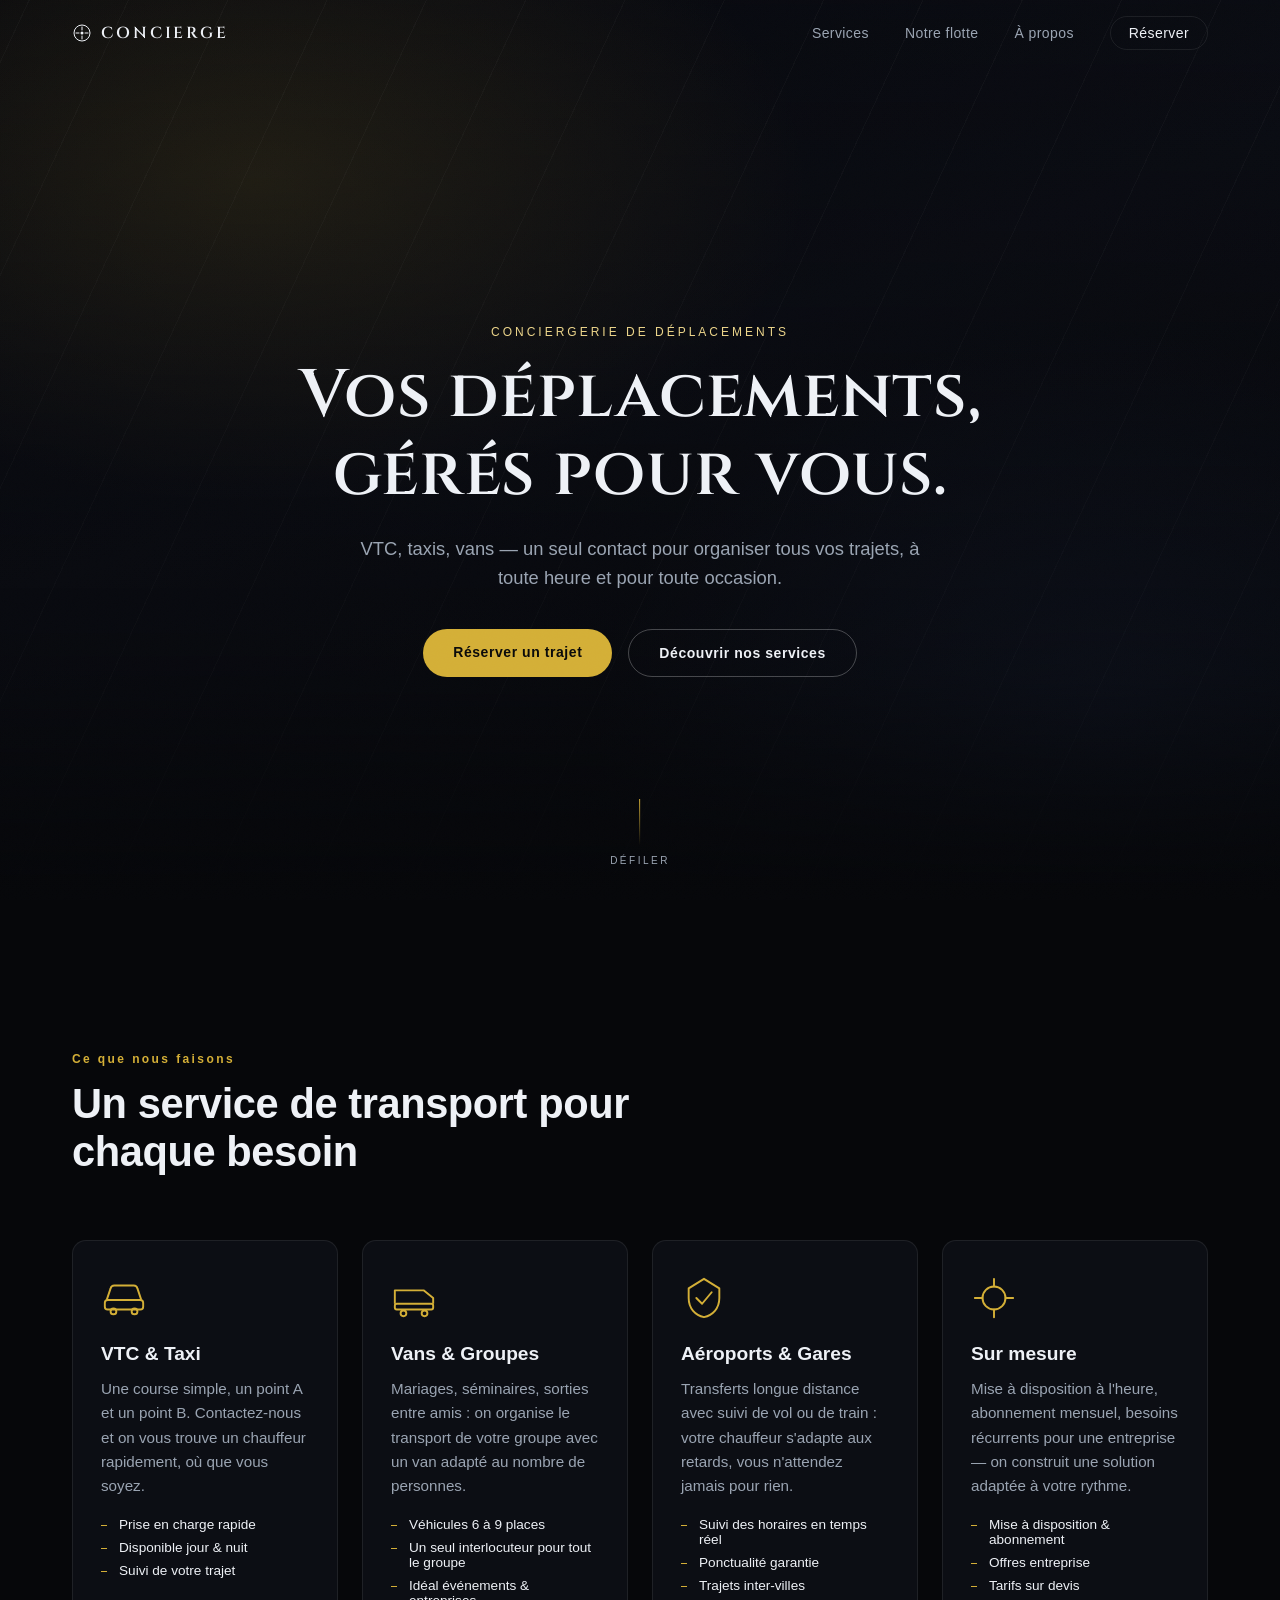
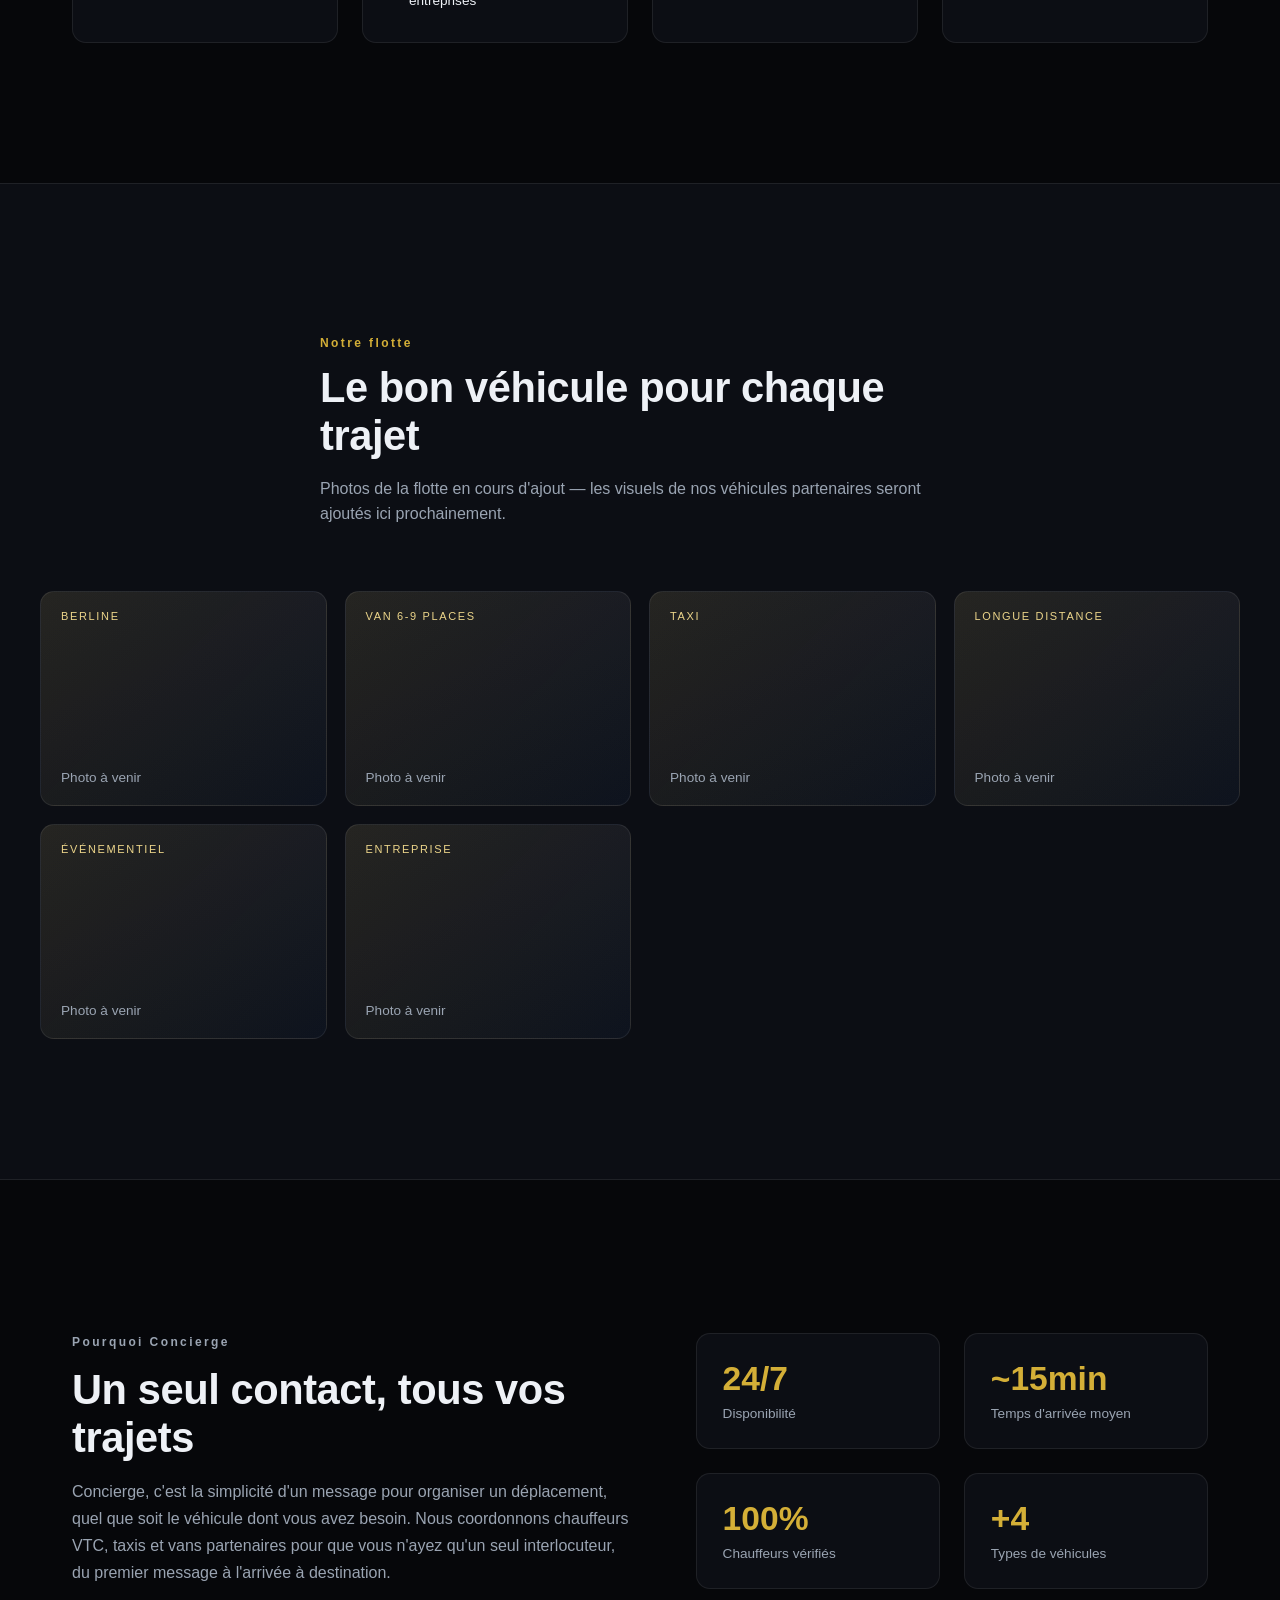
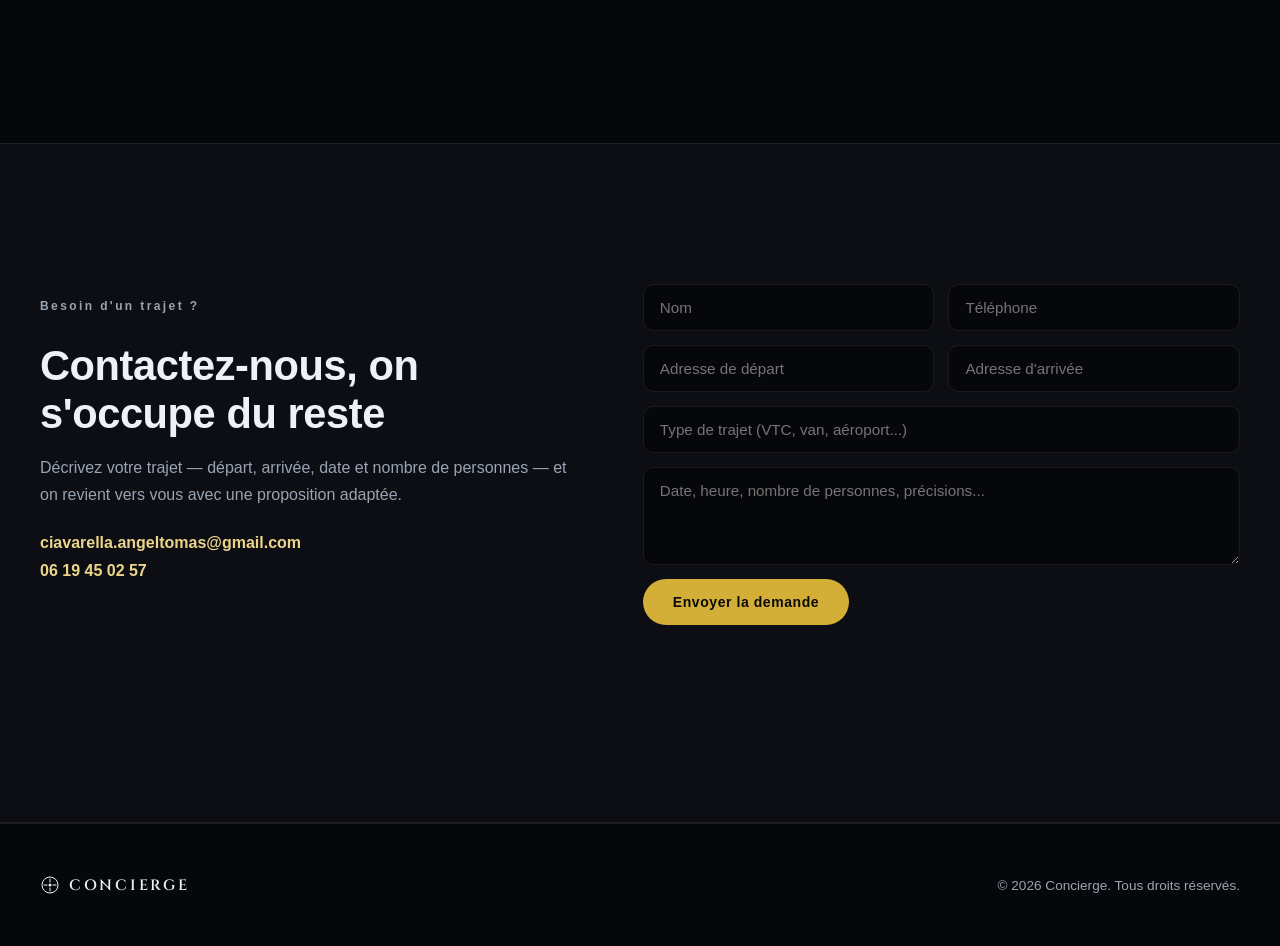
==== transport-concierge/index.html @ 0f6c292e "Add Concierge, a separate transport concierge site based on Helios New static site in transport-conc" ====
<!DOCTYPE html>
<html lang="fr">
<head>
<meta charset="UTF-8">
<meta name="viewport" content="width=device-width, initial-scale=1.0">
<title>Concierge — Gestion de vos déplacements</title>
<meta name="description" content="Concierge : un seul contact pour organiser tous vos trajets — VTC, taxis, vans, transferts aéroport et longue distance.">
<link rel="icon" href="data:,">
<link rel="preconnect" href="https://fonts.googleapis.com">
<link rel="preconnect" href="https://fonts.gstatic.com" crossorigin>
<link href="https://fonts.googleapis.com/css2?family=Cinzel:wght@500;600;700&display=swap" rel="stylesheet">
<link rel="stylesheet" href="css/style.css">
</head>
<body>

<div class="grain"></div>

<nav id="navbar">
  <div class="nav-inner">
    <a href="#home" class="logo">
      <svg class="logo-mark" viewBox="0 0 40 40" fill="none"><circle cx="20" cy="20" r="16" stroke="currentColor" stroke-width="2"/><circle cx="20" cy="20" r="3" fill="currentColor"/><g stroke="currentColor" stroke-width="2" stroke-linecap="round"><path d="M20 8v6M20 26v6M8 20h6M26 20h6"/></g></svg>
      CONCIERGE
    </a>
    <button id="nav-toggle" aria-label="Ouvrir le menu">
      <span></span><span></span><span></span>
    </button>
    <ul id="nav-links">
      <li><a href="#services">Services</a></li>
      <li><a href="#flotte">Notre flotte</a></li>
      <li><a href="#about">À propos</a></li>
      <li><a href="#contact" class="nav-cta">Réserver</a></li>
    </ul>
  </div>
</nav>

<header id="home" class="hero">
  <div class="hero-bg" id="hero-bg"></div>
  <div class="hero-overlay"></div>
  <div class="hero-content">
    <p class="hero-kicker reveal">CONCIERGERIE DE DÉPLACEMENTS</p>
    <h1 class="reveal">Vos déplacements,<br>gérés pour vous.</h1>
    <p class="hero-sub reveal">VTC, taxis, vans — un seul contact pour organiser tous vos trajets,
      à toute heure et pour toute occasion.</p>
    <div class="hero-actions reveal">
      <a href="#contact" class="btn btn-primary">Réserver un trajet</a>
      <a href="#services" class="btn btn-ghost">Découvrir nos services</a>
    </div>
  </div>
  <a href="#services" class="scroll-cue" aria-label="Défiler">
    <span class="scroll-line"></span>
    <span class="scroll-text">DÉFILER</span>
  </a>
</header>

<main>

  <section id="services" class="section">
    <div class="section-head reveal">
      <p class="eyebrow">Ce que nous faisons</p>
      <h2>Un service de transport pour chaque besoin</h2>
    </div>

    <div class="services-grid">

      <article class="service-card reveal">
        <div class="service-icon">
          <svg viewBox="0 0 48 48" fill="none"><path d="M6 26l4-12a4 4 0 0 1 4-3h20a4 4 0 0 1 4 3l4 12" stroke="currentColor" stroke-width="2" stroke-linejoin="round"/><rect x="4" y="26" width="40" height="10" rx="3" stroke="currentColor" stroke-width="2"/><circle cx="13" cy="38" r="3" stroke="currentColor" stroke-width="2"/><circle cx="35" cy="38" r="3" stroke="currentColor" stroke-width="2"/></svg>
        </div>
        <h3>VTC &amp; Taxi</h3>
        <p>Une course simple, un point A et un point B. Contactez-nous et on vous trouve un
          chauffeur rapidement, où que vous soyez.</p>
        <ul class="service-list">
          <li>Prise en charge rapide</li>
          <li>Disponible jour &amp; nuit</li>
          <li>Suivi de votre trajet</li>
        </ul>
      </article>

      <article class="service-card reveal">
        <div class="service-icon">
          <svg viewBox="0 0 48 48" fill="none"><path d="M4 30V16h30l10 8v6" stroke="currentColor" stroke-width="2" stroke-linejoin="round"/><rect x="4" y="30" width="40" height="6" rx="2" stroke="currentColor" stroke-width="2"/><circle cx="13" cy="40" r="3" stroke="currentColor" stroke-width="2"/><circle cx="35" cy="40" r="3" stroke="currentColor" stroke-width="2"/></svg>
        </div>
        <h3>Vans &amp; Groupes</h3>
        <p>Mariages, séminaires, sorties entre amis : on organise le transport de votre groupe
          avec un van adapté au nombre de personnes.</p>
        <ul class="service-list">
          <li>Véhicules 6 à 9 places</li>
          <li>Un seul interlocuteur pour tout le groupe</li>
          <li>Idéal événements &amp; entreprises</li>
        </ul>
      </article>

      <article class="service-card reveal">
        <div class="service-icon">
          <svg viewBox="0 0 48 48" fill="none"><path d="M24 4l16 10v10c0 11-7 18-16 20-9-2-16-9-16-20V14z" stroke="currentColor" stroke-width="2" stroke-linejoin="round"/><path d="M16 24l6 6 10-12" stroke="currentColor" stroke-width="2" stroke-linecap="round" stroke-linejoin="round"/></svg>
        </div>
        <h3>Aéroports &amp; Gares</h3>
        <p>Transferts longue distance avec suivi de vol ou de train : votre chauffeur s'adapte
          aux retards, vous n'attendez jamais pour rien.</p>
        <ul class="service-list">
          <li>Suivi des horaires en temps réel</li>
          <li>Ponctualité garantie</li>
          <li>Trajets inter-villes</li>
        </ul>
      </article>

      <article class="service-card reveal">
        <div class="service-icon">
          <svg viewBox="0 0 48 48" fill="none"><path d="M24 4v8M24 36v8M4 24h8M36 24h8" stroke="currentColor" stroke-width="2" stroke-linecap="round"/><circle cx="24" cy="24" r="12" stroke="currentColor" stroke-width="2"/></svg>
        </div>
        <h3>Sur mesure</h3>
        <p>Mise à disposition à l'heure, abonnement mensuel, besoins récurrents pour une
          entreprise — on construit une solution adaptée à votre rythme.</p>
        <ul class="service-list">
          <li>Mise à disposition &amp; abonnement</li>
          <li>Offres entreprise</li>
          <li>Tarifs sur devis</li>
        </ul>
      </article>

    </div>
  </section>

  <section id="flotte" class="section section-dark">
    <div class="section-head reveal">
      <p class="eyebrow">Notre flotte</p>
      <h2>Le bon véhicule pour chaque trajet</h2>
      <p class="section-sub">Photos de la flotte en cours d'ajout — les visuels de nos
        véhicules partenaires seront ajoutés ici prochainement.</p>
    </div>

    <div class="gallery">
      <button class="gallery-item reveal" data-index="0"><span class="gallery-tag">Berline</span><span class="gallery-placeholder">Photo à venir</span></button>
      <button class="gallery-item reveal" data-index="1"><span class="gallery-tag">Van 6-9 places</span><span class="gallery-placeholder">Photo à venir</span></button>
      <button class="gallery-item reveal" data-index="2"><span class="gallery-tag">Taxi</span><span class="gallery-placeholder">Photo à venir</span></button>
      <button class="gallery-item reveal" data-index="3"><span class="gallery-tag">Longue distance</span><span class="gallery-placeholder">Photo à venir</span></button>
      <button class="gallery-item reveal" data-index="4"><span class="gallery-tag">Événementiel</span><span class="gallery-placeholder">Photo à venir</span></button>
      <button class="gallery-item reveal" data-index="5"><span class="gallery-tag">Entreprise</span><span class="gallery-placeholder">Photo à venir</span></button>
    </div>
  </section>

  <section id="about" class="section">
    <div class="about-grid">
      <div class="about-text reveal">
        <p class="eyebrow">Pourquoi Concierge</p>
        <h2>Un seul contact, tous vos trajets</h2>
        <p>Concierge, c'est la simplicité d'un message pour organiser un déplacement, quel que
          soit le véhicule dont vous avez besoin. Nous coordonnons chauffeurs VTC, taxis et vans
          partenaires pour que vous n'ayez qu'un seul interlocuteur, du premier message à
          l'arrivée à destination.</p>
      </div>
      <div class="stats reveal">
        <div class="stat">
          <span class="stat-num">24/7</span>
          <span class="stat-label">Disponibilité</span>
        </div>
        <div class="stat">
          <span class="stat-num">~15min</span>
          <span class="stat-label">Temps d'arrivée moyen</span>
        </div>
        <div class="stat">
          <span class="stat-num">100%</span>
          <span class="stat-label">Chauffeurs vérifiés</span>
        </div>
        <div class="stat">
          <span class="stat-num">+4</span>
          <span class="stat-label">Types de véhicules</span>
        </div>
      </div>
    </div>
  </section>

  <section id="contact" class="section section-dark">
    <div class="contact-grid">
      <div class="contact-text reveal">
        <p class="eyebrow">Besoin d'un trajet ?</p>
        <h2>Contactez-nous, on s'occupe du reste</h2>
        <p>Décrivez votre trajet — départ, arrivée, date et nombre de personnes — et on revient
          vers vous avec une proposition adaptée.</p>
        <div class="contact-info">
          <a href="mailto:ciavarella.angeltomas@gmail.com">ciavarella.angeltomas@gmail.com</a>
          <a href="tel:+33619450257">06 19 45 02 57</a>
        </div>
      </div>
      <form class="contact-form reveal" id="contact-form">
        <div class="form-row">
          <input type="text" name="name" placeholder="Nom" required>
          <input type="tel" name="phone" placeholder="Téléphone" required>
        </div>
        <div class="form-row">
          <input type="text" name="from" placeholder="Adresse de départ">
          <input type="text" name="to" placeholder="Adresse d'arrivée">
        </div>
        <input type="text" name="subject" placeholder="Type de trajet (VTC, van, aéroport...)">
        <textarea name="message" rows="4" placeholder="Date, heure, nombre de personnes, précisions..." required></textarea>
        <button type="submit" class="btn btn-primary">Envoyer la demande</button>
        <p class="form-note" id="form-note"></p>
      </form>
    </div>
  </section>

</main>

<footer class="footer">
  <div class="footer-inner">
    <span class="logo">
      <svg class="logo-mark" viewBox="0 0 40 40" fill="none"><circle cx="20" cy="20" r="16" stroke="currentColor" stroke-width="2"/><circle cx="20" cy="20" r="3" fill="currentColor"/><g stroke="currentColor" stroke-width="2" stroke-linecap="round"><path d="M20 8v6M20 26v6M8 20h6M26 20h6"/></g></svg>
      CONCIERGE
    </span>
    <p>&copy; <span id="year"></span> Concierge. Tous droits réservés.</p>
  </div>
</footer>

<div class="lightbox" id="lightbox">
  <button class="lightbox-close" id="lightbox-close" aria-label="Fermer">&times;</button>
  <div class="lightbox-content">
    <span class="gallery-placeholder">Photo à venir</span>
  </div>
</div>

<script src="js/main.js"></script>
</body>
</html>
---- transport-concierge/css/style.css ----
:root {
  --bg: #06070a;
  --bg-alt: #0c0e14;
  --text: #eef1f6;
  --muted: #9aa4b2;
  --accent: #d4af37;
  --accent-soft: #ecd58a;
  --line: rgba(255,255,255,0.08);
  --radius: 14px;
  --ease: cubic-bezier(.16,.84,.44,1);
}

* { box-sizing: border-box; }
html { scroll-behavior: smooth; }

body {
  margin: 0;
  background: var(--bg);
  color: var(--text);
  font-family: "Helvetica Neue", Arial, sans-serif;
  overflow-x: hidden;
}

a { color: inherit; text-decoration: none; }
ul { list-style: none; margin: 0; padding: 0; }

.grain {
  position: fixed;
  inset: 0;
  pointer-events: none;
  z-index: 999;
  opacity: 0.035;
  mix-blend-mode: overlay;
  background-image: url("data:image/svg+xml,%3Csvg xmlns='http://www.w3.org/2000/svg' width='120' height='120'%3E%3Cfilter id='n'%3E%3CfeTurbulence type='fractalNoise' baseFrequency='0.9' numOctaves='2' stitchTiles='stitch'/%3E%3C/filter%3E%3Crect width='100%25' height='100%25' filter='url(%23n)'/%3E%3C/svg%3E");
}

/* ---------- Nav ---------- */
#navbar {
  position: fixed;
  top: 0; left: 0; right: 0;
  z-index: 100;
  padding: 22px 0;
  transition: background .4s var(--ease), padding .4s var(--ease), border-color .4s var(--ease);
  border-bottom: 1px solid transparent;
}
#navbar.scrolled {
  background: rgba(6,7,10,0.85);
  backdrop-filter: blur(10px);
  padding: 14px 0;
  border-color: var(--line);
}
.nav-inner {
  max-width: 1200px;
  margin: 0 auto;
  padding: 0 32px;
  display: flex;
  align-items: center;
  justify-content: space-between;
}
.logo {
  display: inline-flex;
  align-items: center;
  gap: 9px;
  font-family: "Cinzel", serif;
  font-weight: 600;
  letter-spacing: 0.18em;
  font-size: 16px;
  color: var(--text);
}
.logo-mark {
  width: 20px;
  height: 20px;
  color: var(--text);
  flex-shrink: 0;
}
.footer .logo { font-size: 15px; }

#nav-links {
  display: flex;
  gap: 36px;
  align-items: center;
}
#nav-links a {
  font-size: 14px;
  letter-spacing: 0.03em;
  color: var(--muted);
  transition: color .25s;
}
#nav-links a:hover { color: var(--text); }
.nav-cta {
  border: 1px solid var(--line);
  padding: 8px 18px;
  border-radius: 999px;
  color: var(--text) !important;
}
.nav-cta:hover { border-color: var(--accent); }

#nav-toggle {
  display: none;
  flex-direction: column;
  gap: 5px;
  background: none;
  border: none;
  cursor: pointer;
  padding: 6px;
}
#nav-toggle span {
  width: 22px; height: 2px; background: var(--text);
}

/* ---------- Hero ---------- */
.hero {
  position: relative;
  min-height: 100svh;
  display: flex;
  align-items: center;
  justify-content: center;
  text-align: center;
  overflow: hidden;
}
.hero-bg {
  position: absolute;
  inset: -10% -10% -10% -10%;
  background:
    radial-gradient(60% 50% at 25% 25%, rgba(212,175,55,0.16), transparent 60%),
    radial-gradient(55% 60% at 80% 75%, rgba(60,90,160,0.16), transparent 60%),
    linear-gradient(160deg, #07080d 0%, #0c0e16 45%, #06070a 100%);
  will-change: transform;
}
.hero-bg::before {
  content: "";
  position: absolute; inset: 0;
  background-image:
    repeating-linear-gradient(115deg, rgba(255,255,255,0.035) 0 1px, transparent 1px 90px);
  animation: drift 22s linear infinite;
}
@keyframes drift {
  from { transform: translateX(0); }
  to { transform: translateX(-180px); }
}
.hero-overlay {
  position: absolute; inset: 0;
  background: linear-gradient(180deg, rgba(6,7,10,0.2) 0%, rgba(6,7,10,0.55) 75%, var(--bg) 100%);
}
.hero-content {
  position: relative;
  z-index: 2;
  max-width: 780px;
  padding: 90px 24px 0;
}
.hero-kicker {
  font-size: 12px;
  letter-spacing: 0.25em;
  color: var(--accent-soft);
  margin-bottom: 18px;
}
.hero h1 {
  font-family: "Cinzel", serif;
  font-size: clamp(2.2rem, 5.6vw, 4.2rem);
  line-height: 1.15;
  margin: 0 0 22px;
  font-weight: 600;
  letter-spacing: 0.01em;
}
.hero-sub {
  font-size: clamp(1rem, 1.6vw, 1.15rem);
  color: var(--muted);
  max-width: 560px;
  margin: 0 auto 36px;
  line-height: 1.6;
}
.hero-actions {
  display: flex;
  gap: 16px;
  justify-content: center;
  flex-wrap: wrap;
}

.btn {
  display: inline-block;
  padding: 15px 30px;
  border-radius: 999px;
  font-size: 14px;
  letter-spacing: 0.04em;
  font-weight: 600;
  transition: transform .3s var(--ease), background .3s, border-color .3s, opacity .3s;
}
.btn-primary {
  background: var(--accent);
  color: #0a0a0a;
}
.btn-primary:hover { transform: translateY(-2px); opacity: 0.92; }
.btn-ghost {
  border: 1px solid rgba(255,255,255,0.25);
  color: var(--text);
}
.btn-ghost:hover { border-color: var(--text); transform: translateY(-2px); }

.scroll-cue {
  position: absolute;
  bottom: 34px; left: 50%;
  transform: translateX(-50%);
  display: flex; flex-direction: column; align-items: center; gap: 10px;
  z-index: 2;
  color: var(--muted);
}
.scroll-line {
  width: 1px; height: 46px;
  background: linear-gradient(var(--accent), transparent);
  animation: scrollcue 1.8s ease-in-out infinite;
}
.scroll-text { font-size: 10px; letter-spacing: 0.25em; }
@keyframes scrollcue {
  0%,100% { transform: scaleY(1); opacity: .6; }
  50% { transform: scaleY(0.5); opacity: 1; }
}

/* ---------- Sections ---------- */
.section {
  padding: 140px 32px;
  max-width: 1200px;
  margin: 0 auto;
}
.section-dark {
  max-width: none;
  background: var(--bg-alt);
  border-top: 1px solid var(--line);
  border-bottom: 1px solid var(--line);
}
.section-dark > * { max-width: 1200px; margin-left: auto; margin-right: auto; }

.section-head { max-width: 640px; margin-bottom: 64px; }
.eyebrow {
  font-size: 12px;
  letter-spacing: 0.2em;
  color: var(--accent);
  margin-bottom: 14px;
  font-weight: 600;
}
.section-head h2, .about-text h2, .contact-text h2 {
  font-size: clamp(1.8rem, 3.4vw, 2.6rem);
  font-weight: 600;
  margin: 0 0 14px;
  letter-spacing: -0.01em;
}
.section-sub { color: var(--muted); line-height: 1.6; }

/* Services */
.services-grid {
  display: grid;
  grid-template-columns: repeat(auto-fit, minmax(250px, 1fr));
  gap: 24px;
}
.service-card {
  background: var(--bg-alt);
  border: 1px solid var(--line);
  border-radius: var(--radius);
  padding: 34px 28px;
  transition: transform .4s var(--ease), border-color .4s;
}
.service-card:hover {
  transform: translateY(-6px);
  border-color: rgba(212,175,55,0.35);
}
.service-icon {
  width: 46px; height: 46px;
  color: var(--accent);
  margin-bottom: 22px;
}
.service-icon svg { width: 100%; height: 100%; }
.service-card h3 { font-size: 1.2rem; margin: 0 0 12px; font-weight: 600; }
.service-card p { color: var(--muted); line-height: 1.6; font-size: .95rem; margin: 0 0 18px; }
.service-list { display: flex; flex-direction: column; gap: 8px; }
.service-list li {
  font-size: .85rem;
  color: var(--text);
  padding-left: 18px;
  position: relative;
}
.service-list li::before {
  content: "";
  position: absolute; left: 0; top: 8px;
  width: 6px; height: 1px;
  background: var(--accent);
}

/* Gallery */
.gallery {
  display: grid;
  grid-template-columns: repeat(auto-fit, minmax(280px, 1fr));
  gap: 18px;
}
.gallery-item {
  position: relative;
  aspect-ratio: 4 / 3;
  border-radius: var(--radius);
  border: 1px solid var(--line);
  background:
    linear-gradient(135deg, rgba(212,175,55,0.10), rgba(60,90,160,0.08)),
    linear-gradient(160deg, #12151f, #0a0d13);
  cursor: pointer;
  overflow: hidden;
  display: flex;
  align-items: flex-end;
  padding: 20px;
  transition: transform .45s var(--ease), border-color .3s;
  font: inherit;
  color: inherit;
  text-align: left;
}
.gallery-item:hover { transform: scale(1.02); border-color: rgba(212,175,55,0.35); }
.gallery-tag {
  position: absolute; top: 18px; left: 20px;
  font-size: 11px; letter-spacing: 0.15em;
  color: var(--accent-soft);
  text-transform: uppercase;
}
.gallery-placeholder {
  font-size: .85rem;
  color: var(--muted);
}

/* About */
.about-grid {
  display: grid;
  grid-template-columns: 1.1fr 1fr;
  gap: 60px;
  align-items: center;
}
.about-text p { color: var(--muted); line-height: 1.7; }
.stats {
  display: grid;
  grid-template-columns: 1fr 1fr;
  gap: 24px;
}
.stat {
  padding: 26px;
  border: 1px solid var(--line);
  border-radius: var(--radius);
  background: var(--bg-alt);
}
.stat-num {
  display: block;
  font-size: 2.1rem;
  font-weight: 700;
  color: var(--accent);
  margin-bottom: 6px;
}
.stat-label { font-size: .85rem; color: var(--muted); }

/* Contact */
.contact-grid {
  display: grid;
  grid-template-columns: 1fr 1.1fr;
  gap: 60px;
}
.contact-text p { color: var(--muted); line-height: 1.7; margin-bottom: 26px; }
.contact-info { display: flex; flex-direction: column; gap: 10px; }
.contact-info a { color: var(--accent-soft); font-weight: 600; }
.contact-form {
  display: flex;
  flex-direction: column;
  gap: 14px;
}
.form-row { display: flex; gap: 14px; }
.contact-form input, .contact-form textarea {
  width: 100%;
  background: var(--bg);
  border: 1px solid var(--line);
  border-radius: 10px;
  padding: 14px 16px;
  color: var(--text);
  font-family: inherit;
  font-size: .95rem;
  resize: vertical;
}
.contact-form input:focus, .contact-form textarea:focus {
  outline: none;
  border-color: var(--accent);
}
.contact-form button { align-self: flex-start; border: none; cursor: pointer; }
.form-note { font-size: .85rem; color: var(--accent-soft); min-height: 1.2em; }

/* Footer */
.footer { padding: 40px 32px; border-top: 1px solid var(--line); }
.footer-inner {
  max-width: 1200px; margin: 0 auto;
  display: flex; justify-content: space-between; align-items: center;
  flex-wrap: wrap; gap: 12px;
  color: var(--muted);
  font-size: .85rem;
}

/* Lightbox */
.lightbox {
  position: fixed; inset: 0;
  background: rgba(4,5,8,0.92);
  display: none;
  align-items: center;
  justify-content: center;
  z-index: 200;
}
.lightbox.open { display: flex; }
.lightbox-content {
  width: min(900px, 90vw);
  aspect-ratio: 16/9;
  border-radius: var(--radius);
  border: 1px solid var(--line);
  background: linear-gradient(160deg, #12151f, #0a0d13);
  display: flex; align-items: center; justify-content: center;
  color: var(--muted);
}
.lightbox-close {
  position: absolute; top: 28px; right: 32px;
  background: none; border: none; color: var(--text);
  font-size: 32px; cursor: pointer;
}

/* Reveal animations */
.reveal {
  opacity: 0;
  transform: translateY(28px);
  transition: opacity .8s var(--ease), transform .8s var(--ease);
}
.reveal.in-view {
  opacity: 1;
  transform: translateY(0);
}

/* Responsive */
@media (max-width: 860px) {
  .about-grid, .contact-grid { grid-template-columns: 1fr; }
  .stats { grid-template-columns: 1fr 1fr; }
}
@media (max-width: 720px) {
  #nav-toggle { display: flex; }
  #nav-links {
    position: fixed;
    top: 0; right: 0;
    height: 100vh;
    width: min(78vw, 320px);
    background: rgba(9,10,14,0.98);
    backdrop-filter: blur(10px);
    flex-direction: column;
    justify-content: center;
    gap: 30px;
    transform: translateX(100%);
    transition: transform .4s var(--ease);
    border-left: 1px solid var(--line);
  }
  #nav-links.open { transform: translateX(0); }
  .form-row { flex-direction: column; }
  .section { padding: 90px 24px; }
}
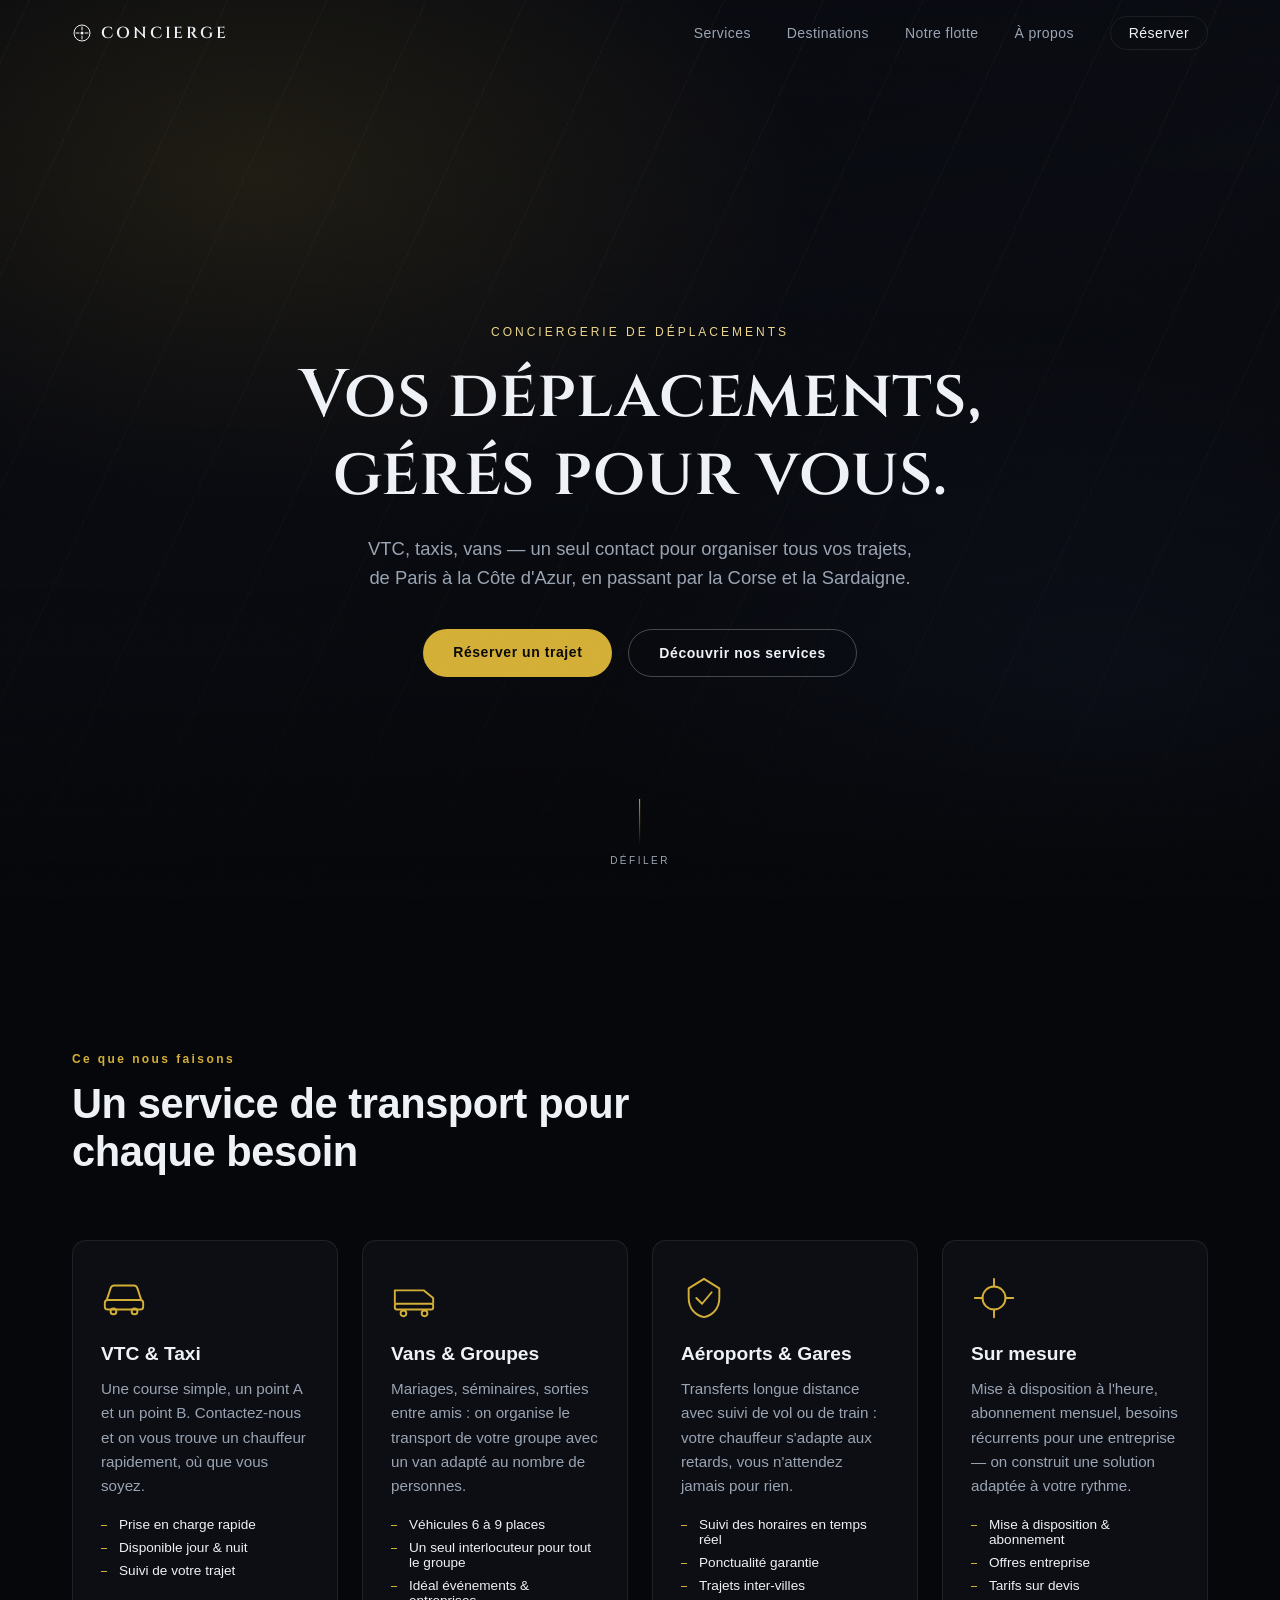
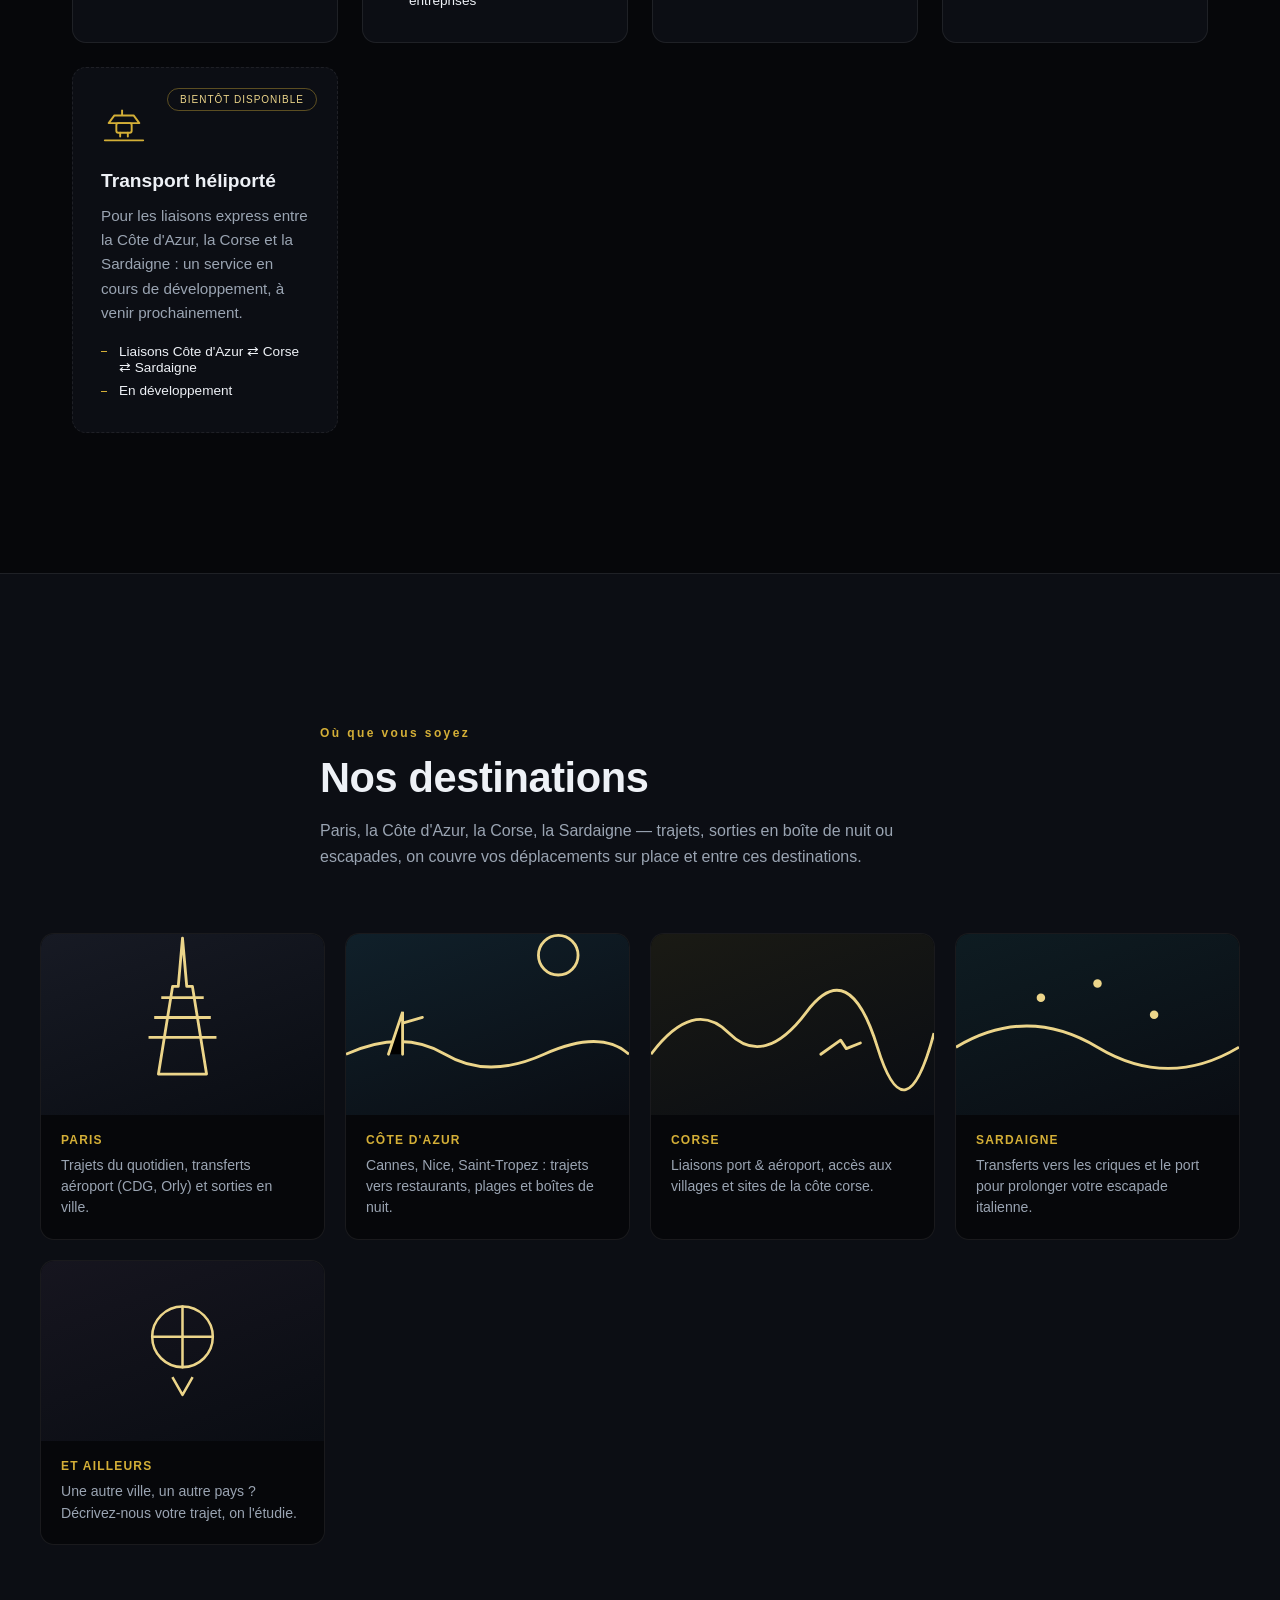
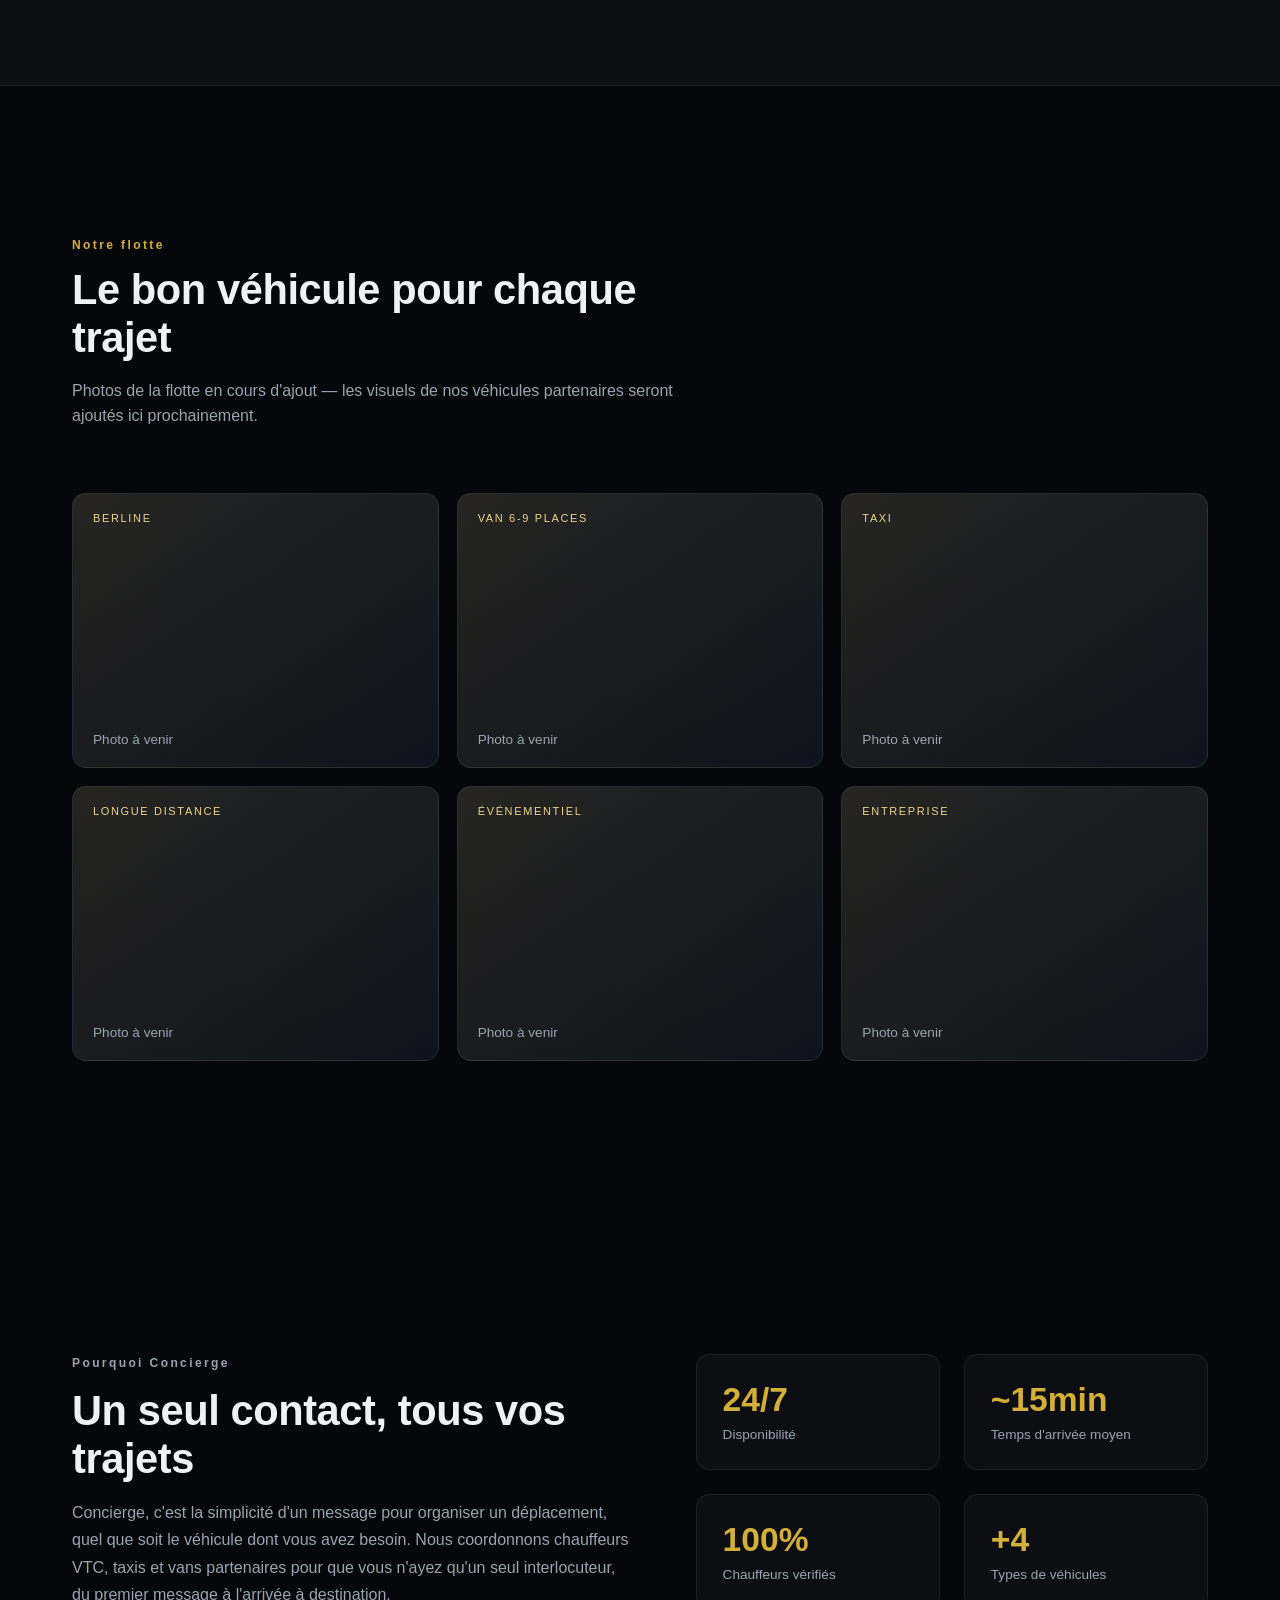
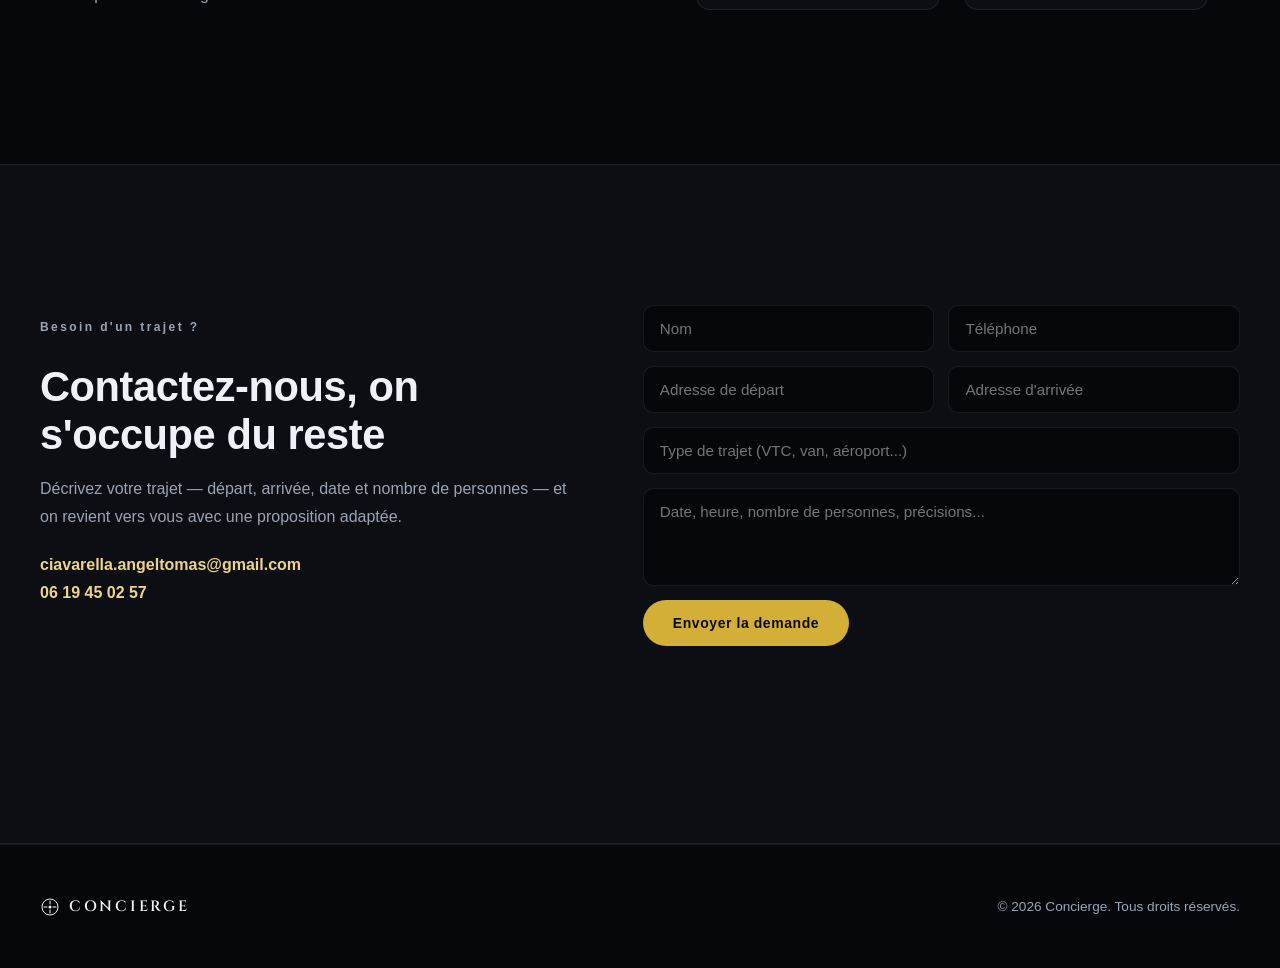
==== commit 11c8e53b: "Add destinations section and upcoming helicopter service Show the geographic scope of the concierge " ====
--- a/transport-concierge/index.html
+++ b/transport-concierge/index.html
@@ -26,6 +26,7 @@
     </button>
     <ul id="nav-links">
       <li><a href="#services">Services</a></li>
+      <li><a href="#destinations">Destinations</a></li>
       <li><a href="#flotte">Notre flotte</a></li>
       <li><a href="#about">À propos</a></li>
       <li><a href="#contact" class="nav-cta">Réserver</a></li>
@@ -40,7 +41,7 @@
     <p class="hero-kicker reveal">CONCIERGERIE DE DÉPLACEMENTS</p>
     <h1 class="reveal">Vos déplacements,<br>gérés pour vous.</h1>
     <p class="hero-sub reveal">VTC, taxis, vans — un seul contact pour organiser tous vos trajets,
-      à toute heure et pour toute occasion.</p>
+      de Paris à la Côte d'Azur, en passant par la Corse et la Sardaigne.</p>
     <div class="hero-actions reveal">
       <a href="#contact" class="btn btn-primary">Réserver un trajet</a>
       <a href="#services" class="btn btn-ghost">Découvrir nos services</a>
@@ -118,10 +119,78 @@
         </ul>
       </article>
 
-    </div>
-  </section>
-
-  <section id="flotte" class="section section-dark">
+      <article class="service-card service-card-soon reveal">
+        <span class="badge-soon">Bientôt disponible</span>
+        <div class="service-icon">
+          <svg viewBox="0 0 48 48" fill="none"><path d="M22 8v6M14 14h20l6 8H8l6-8z" stroke="currentColor" stroke-width="2" stroke-linejoin="round"/><rect x="16" y="22" width="16" height="10" rx="2" stroke="currentColor" stroke-width="2"/><path d="M4 40h40M20 32v4M28 32v4" stroke="currentColor" stroke-width="2" stroke-linecap="round"/></svg>
+        </div>
+        <h3>Transport héliporté</h3>
+        <p>Pour les liaisons express entre la Côte d'Azur, la Corse et la Sardaigne : un
+          service en cours de développement, à venir prochainement.</p>
+        <ul class="service-list">
+          <li>Liaisons Côte d'Azur ⇄ Corse ⇄ Sardaigne</li>
+          <li>En développement</li>
+        </ul>
+      </article>
+
+    </div>
+  </section>
+
+  <section id="destinations" class="section section-dark">
+    <div class="section-head reveal">
+      <p class="eyebrow">Où que vous soyez</p>
+      <h2>Nos destinations</h2>
+      <p class="section-sub">Paris, la Côte d'Azur, la Corse, la Sardaigne — trajets, sorties
+        en boîte de nuit ou escapades, on couvre vos déplacements sur place et entre ces
+        destinations.</p>
+    </div>
+
+    <div class="destinations-grid">
+
+      <article class="destination-card reveal">
+        <div class="destination-visual destination-visual-paris">
+          <svg viewBox="0 0 200 140" preserveAspectRatio="xMidYMax slice"><path d="M100 18l-3 34h-4l-10 62h34l-10-62h-4l-3-34z M85 60h30 M80 74h40 M76 88h48" stroke="currentColor" stroke-width="2" fill="none" stroke-linejoin="round"/></svg>
+        </div>
+        <span class="destination-tag">Paris</span>
+        <p>Trajets du quotidien, transferts aéroport (CDG, Orly) et sorties en ville.</p>
+      </article>
+
+      <article class="destination-card reveal">
+        <div class="destination-visual destination-visual-azur">
+          <svg viewBox="0 0 200 140" preserveAspectRatio="xMidYMax slice"><circle cx="150" cy="30" r="14" stroke="currentColor" stroke-width="2" fill="none"/><path d="M0 100q40-18 70 0t70 0 60 0" stroke="currentColor" stroke-width="2" fill="none"/><path d="M40 100V70l-10 30M40 78l14-4" stroke="currentColor" stroke-width="2" stroke-linecap="round"/></svg>
+        </div>
+        <span class="destination-tag">Côte d'Azur</span>
+        <p>Cannes, Nice, Saint-Tropez : trajets vers restaurants, plages et boîtes de nuit.</p>
+      </article>
+
+      <article class="destination-card reveal">
+        <div class="destination-visual destination-visual-corse">
+          <svg viewBox="0 0 200 140" preserveAspectRatio="xMidYMax slice"><path d="M0 100Q30 60 55 85T110 70t50 25T200 85" stroke="currentColor" stroke-width="2" fill="none"/><path d="M120 100l14-10 4 6 10-4" stroke="currentColor" stroke-width="2" fill="none" stroke-linecap="round" stroke-linejoin="round"/></svg>
+        </div>
+        <span class="destination-tag">Corse</span>
+        <p>Liaisons port &amp; aéroport, accès aux villages et sites de la côte corse.</p>
+      </article>
+
+      <article class="destination-card reveal">
+        <div class="destination-visual destination-visual-sardaigne">
+          <svg viewBox="0 0 200 140" preserveAspectRatio="xMidYMax slice"><path d="M0 95q50-30 100 0t100 0" stroke="currentColor" stroke-width="2" fill="none"/><circle cx="60" cy="60" r="3" fill="currentColor"/><circle cx="140" cy="72" r="3" fill="currentColor"/><circle cx="100" cy="50" r="3" fill="currentColor"/></svg>
+        </div>
+        <span class="destination-tag">Sardaigne</span>
+        <p>Transferts vers les criques et le port pour prolonger votre escapade italienne.</p>
+      </article>
+
+      <article class="destination-card reveal">
+        <div class="destination-visual destination-visual-more">
+          <svg viewBox="0 0 200 140" preserveAspectRatio="xMidYMid meet"><circle cx="100" cy="60" r="24" stroke="currentColor" stroke-width="2" fill="none"/><path d="M100 36v48M76 60h48" stroke="currentColor" stroke-width="2" stroke-linecap="round"/><path d="M92 92l8 14 8-14" stroke="currentColor" stroke-width="2" fill="none" stroke-linejoin="round"/></svg>
+        </div>
+        <span class="destination-tag">Et ailleurs</span>
+        <p>Une autre ville, un autre pays ? Décrivez-nous votre trajet, on l'étudie.</p>
+      </article>
+
+    </div>
+  </section>
+
+  <section id="flotte" class="section">
     <div class="section-head reveal">
       <p class="eyebrow">Notre flotte</p>
       <h2>Le bon véhicule pour chaque trajet</h2>
--- a/transport-concierge/css/style.css
+++ b/transport-concierge/css/style.css
@@ -282,6 +282,70 @@
   position: absolute; left: 0; top: 8px;
   width: 6px; height: 1px;
   background: var(--accent);
+}
+
+/* Service card - coming soon */
+.service-card-soon {
+  position: relative;
+  border-style: dashed;
+  opacity: 0.9;
+}
+.badge-soon {
+  position: absolute;
+  top: 20px; right: 20px;
+  font-size: 10px;
+  letter-spacing: 0.1em;
+  text-transform: uppercase;
+  color: var(--accent-soft);
+  border: 1px solid rgba(212,175,55,0.4);
+  border-radius: 999px;
+  padding: 5px 12px;
+}
+
+/* Destinations */
+.destinations-grid {
+  display: grid;
+  grid-template-columns: repeat(auto-fit, minmax(230px, 1fr));
+  gap: 20px;
+}
+.destination-card {
+  background: var(--bg);
+  border: 1px solid var(--line);
+  border-radius: var(--radius);
+  overflow: hidden;
+  transition: transform .4s var(--ease), border-color .4s;
+}
+.destination-card:hover {
+  transform: translateY(-6px);
+  border-color: rgba(212,175,55,0.35);
+}
+.destination-visual {
+  aspect-ratio: 16 / 10;
+  color: var(--accent-soft);
+  background:
+    linear-gradient(160deg, #12151f, #0a0d13);
+}
+.destination-visual svg { width: 100%; height: 100%; }
+.destination-visual-paris { background: linear-gradient(160deg, #171a24, #0a0d13); }
+.destination-visual-azur { background: linear-gradient(160deg, #10202a, #0a0d13); }
+.destination-visual-corse { background: linear-gradient(160deg, #1a1a14, #0a0d13); }
+.destination-visual-sardaigne { background: linear-gradient(160deg, #0e1c22, #0a0d13); }
+.destination-visual-more { background: linear-gradient(160deg, #16151f, #0a0d13); }
+.destination-tag {
+  display: block;
+  font-size: 12px;
+  letter-spacing: 0.1em;
+  text-transform: uppercase;
+  color: var(--accent);
+  font-weight: 600;
+  padding: 18px 20px 0;
+}
+.destination-card p {
+  color: var(--muted);
+  font-size: .88rem;
+  line-height: 1.5;
+  padding: 8px 20px 20px;
+  margin: 0;
 }
 
 /* Gallery */
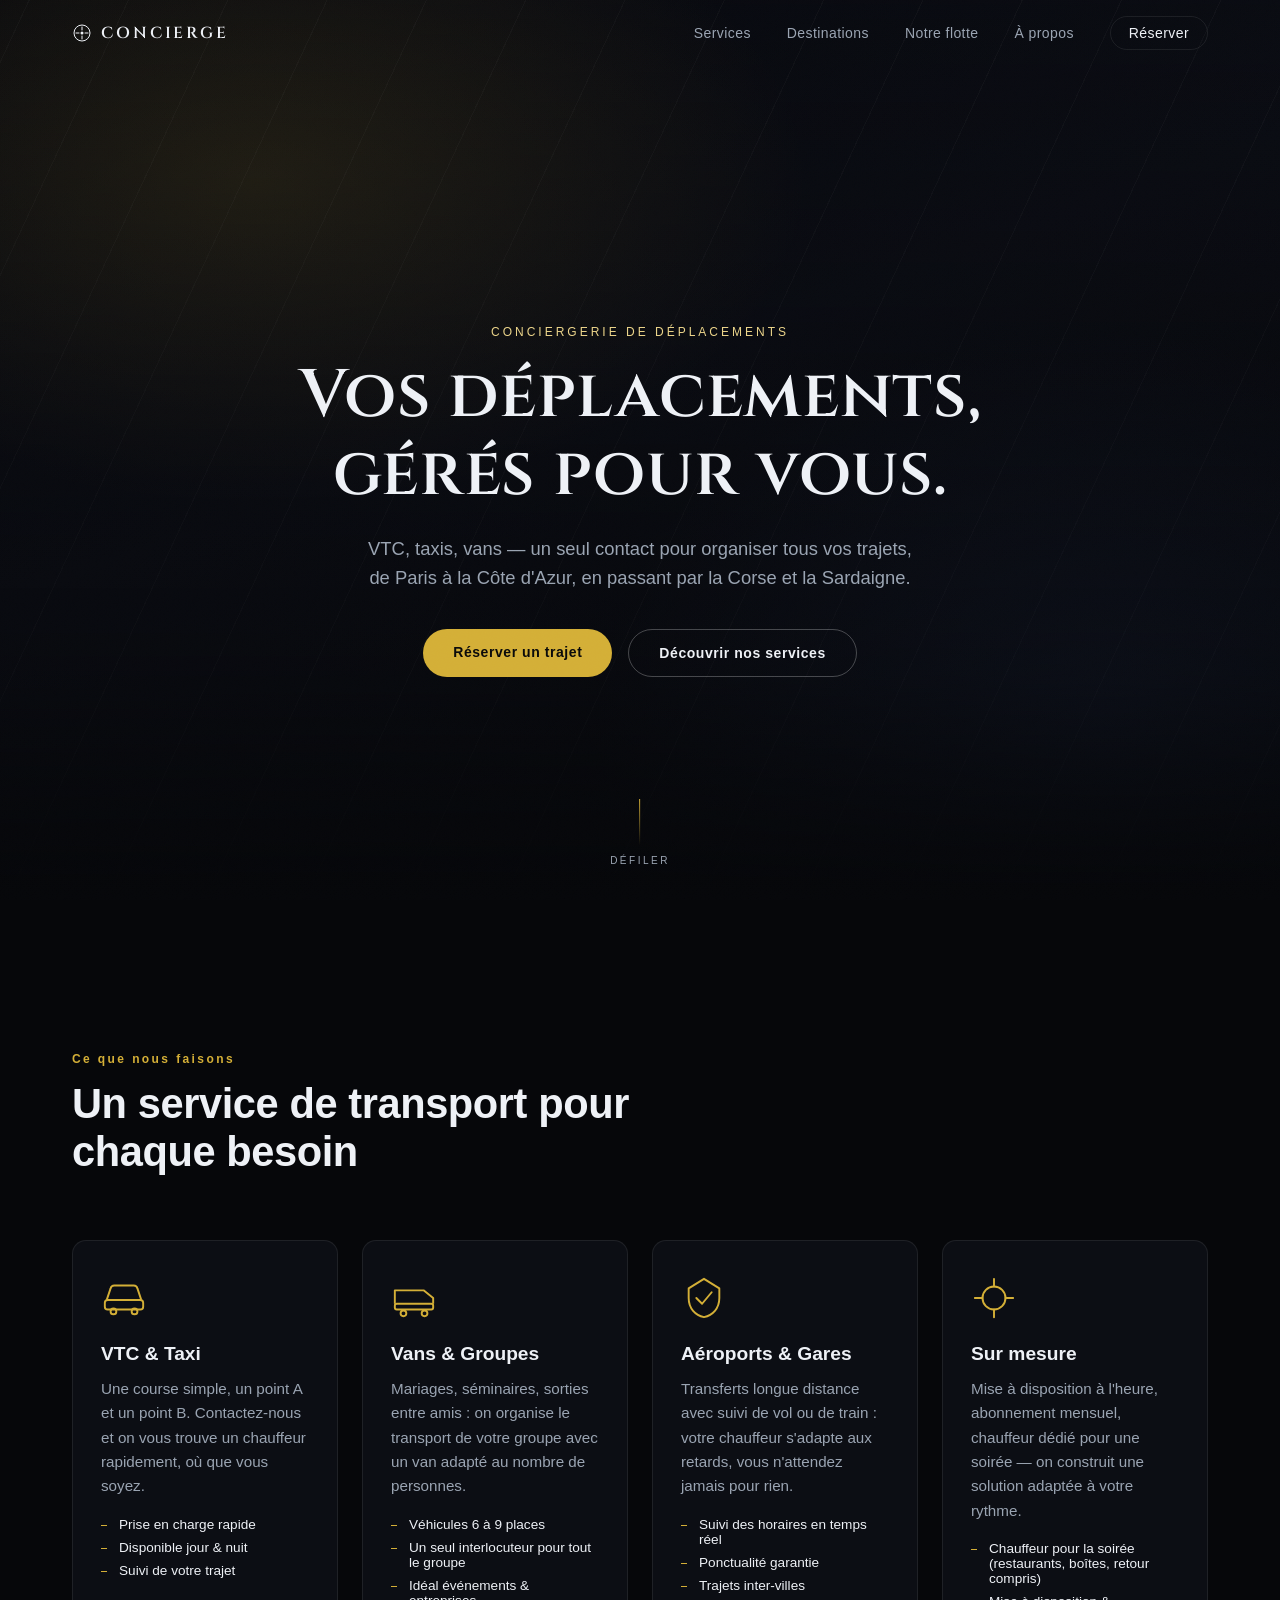
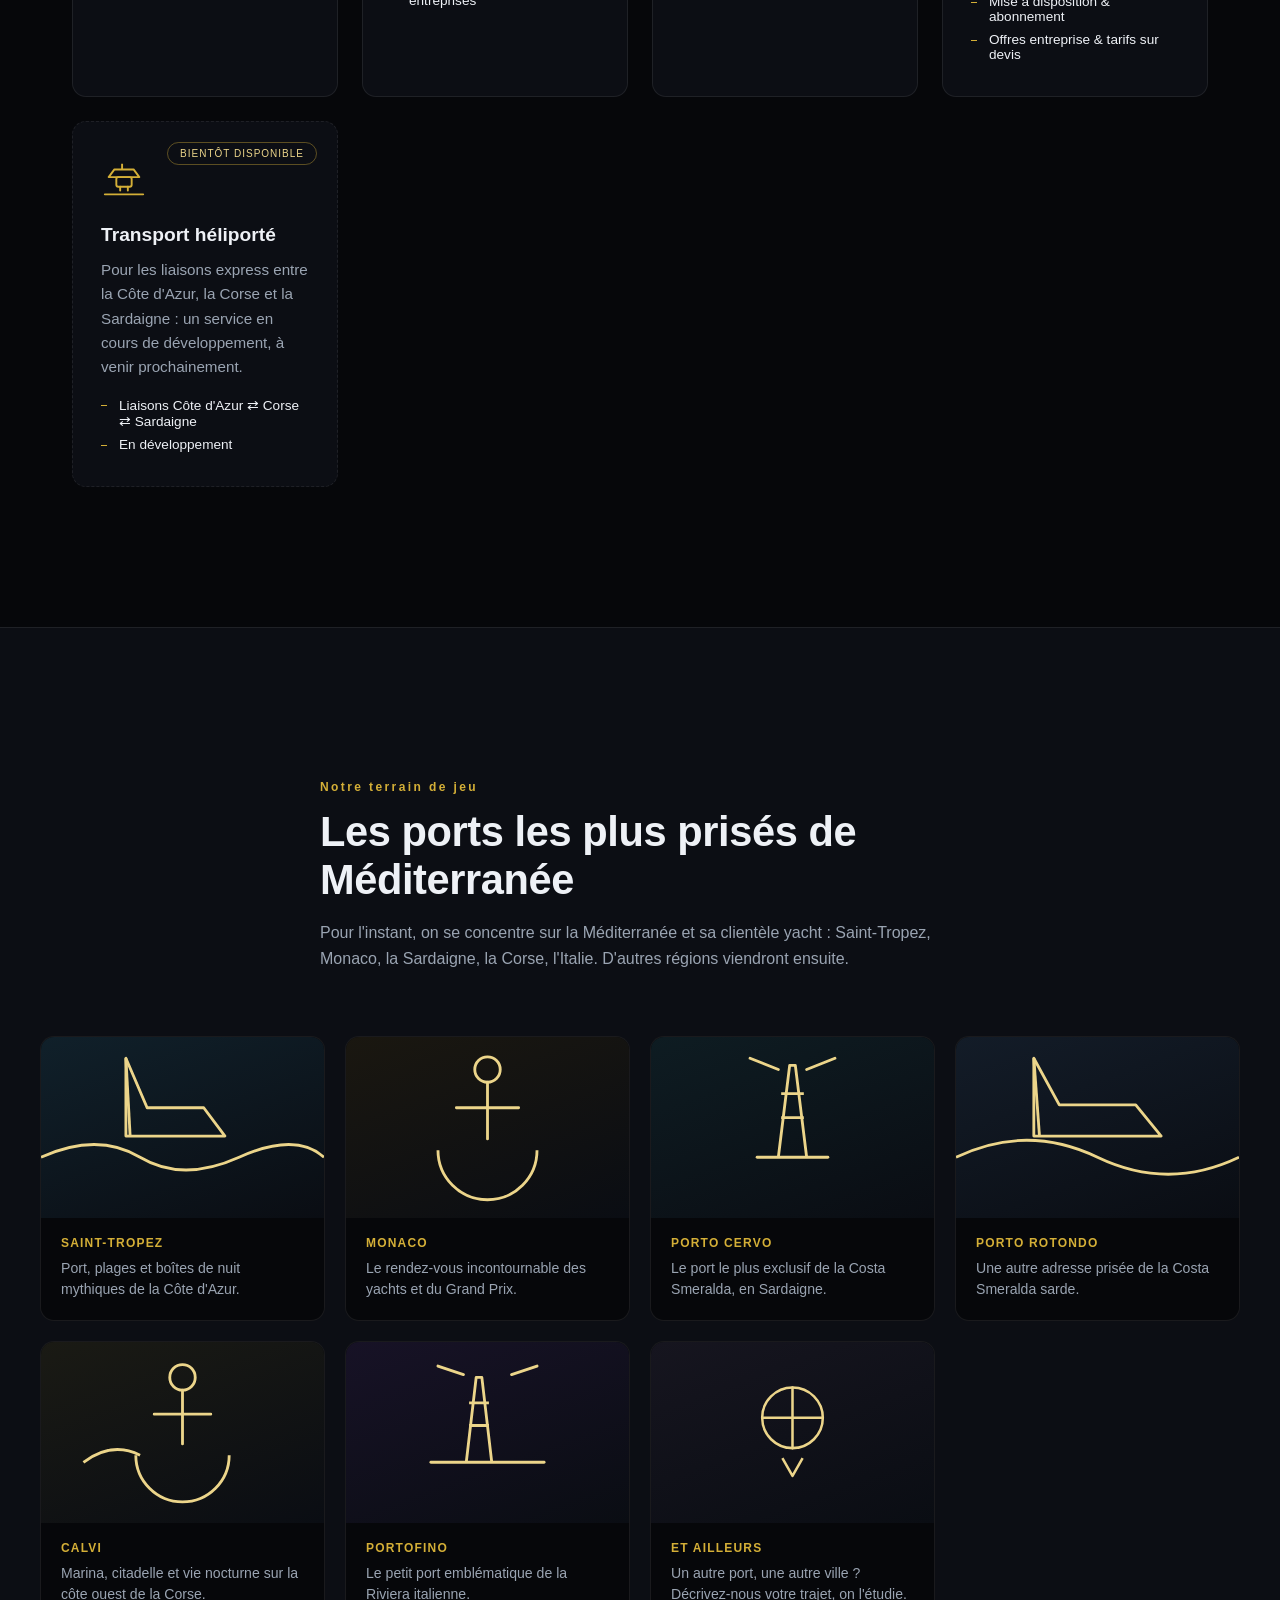
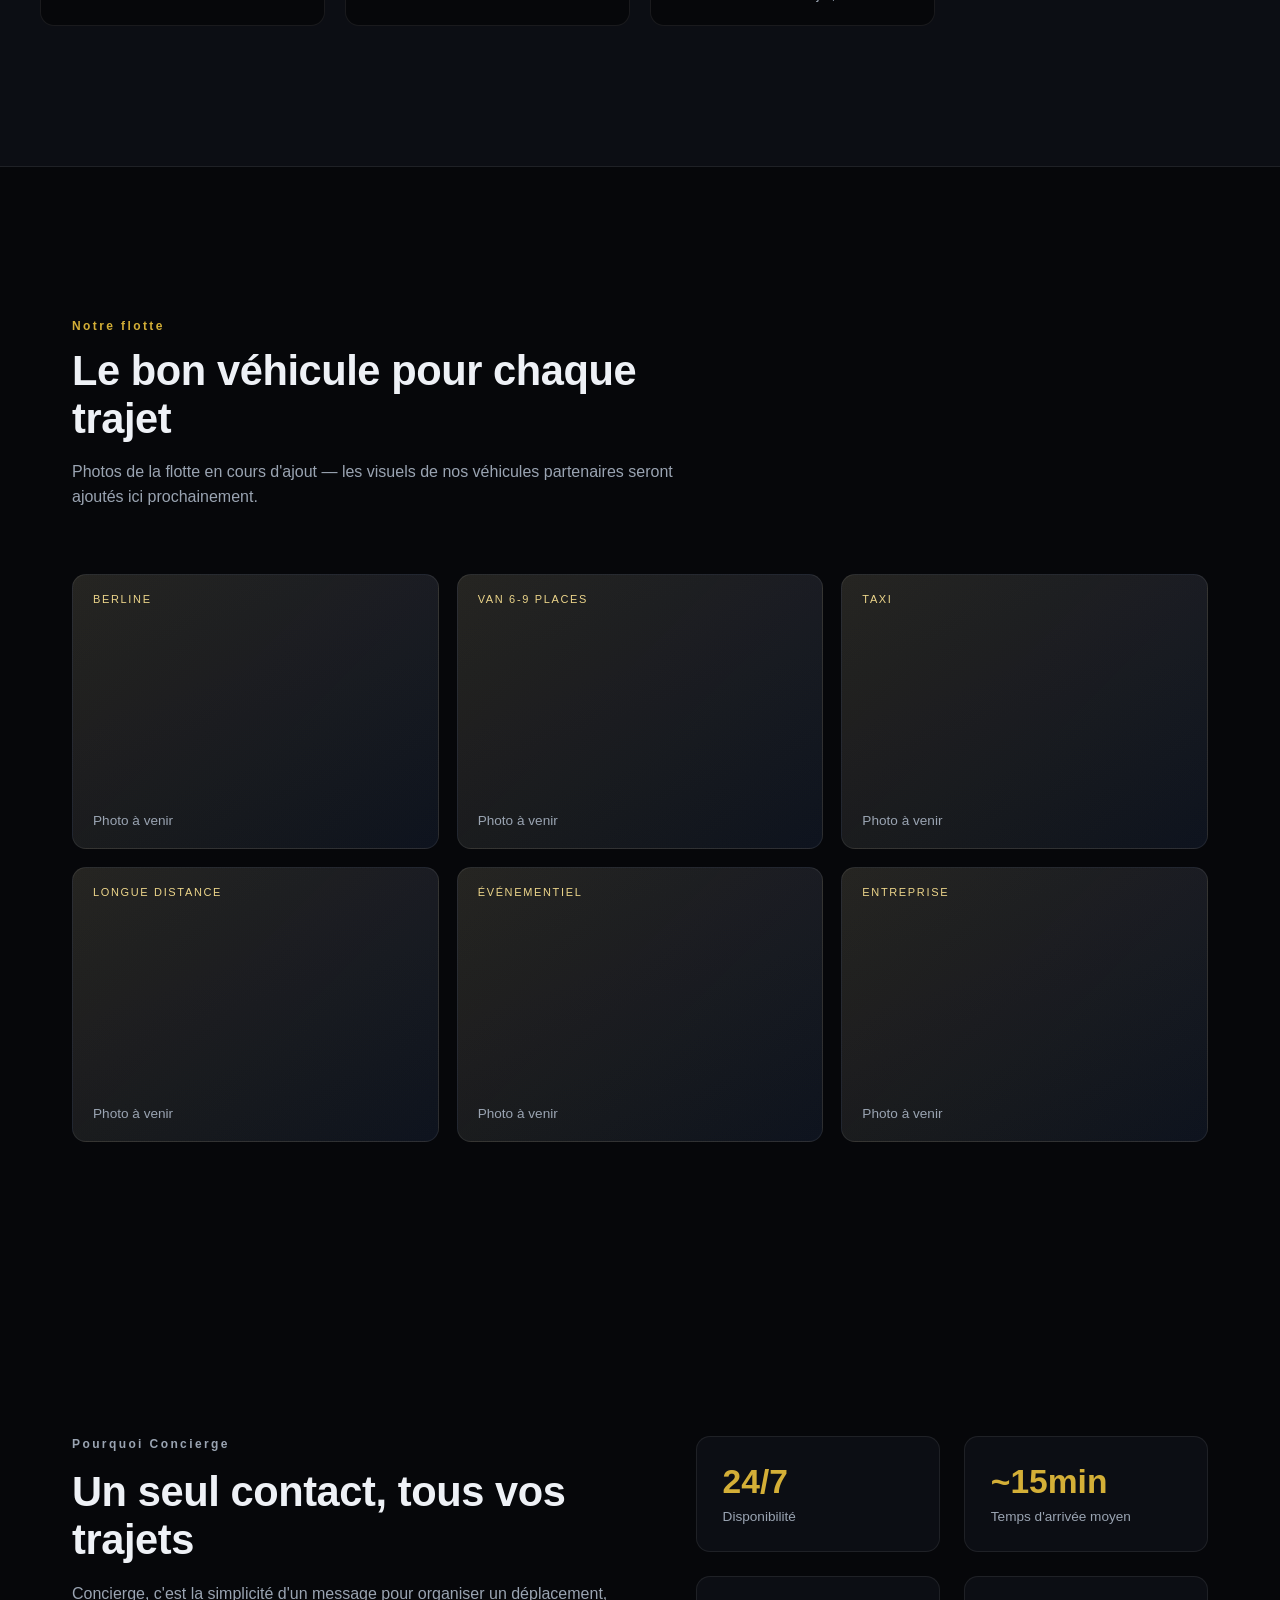
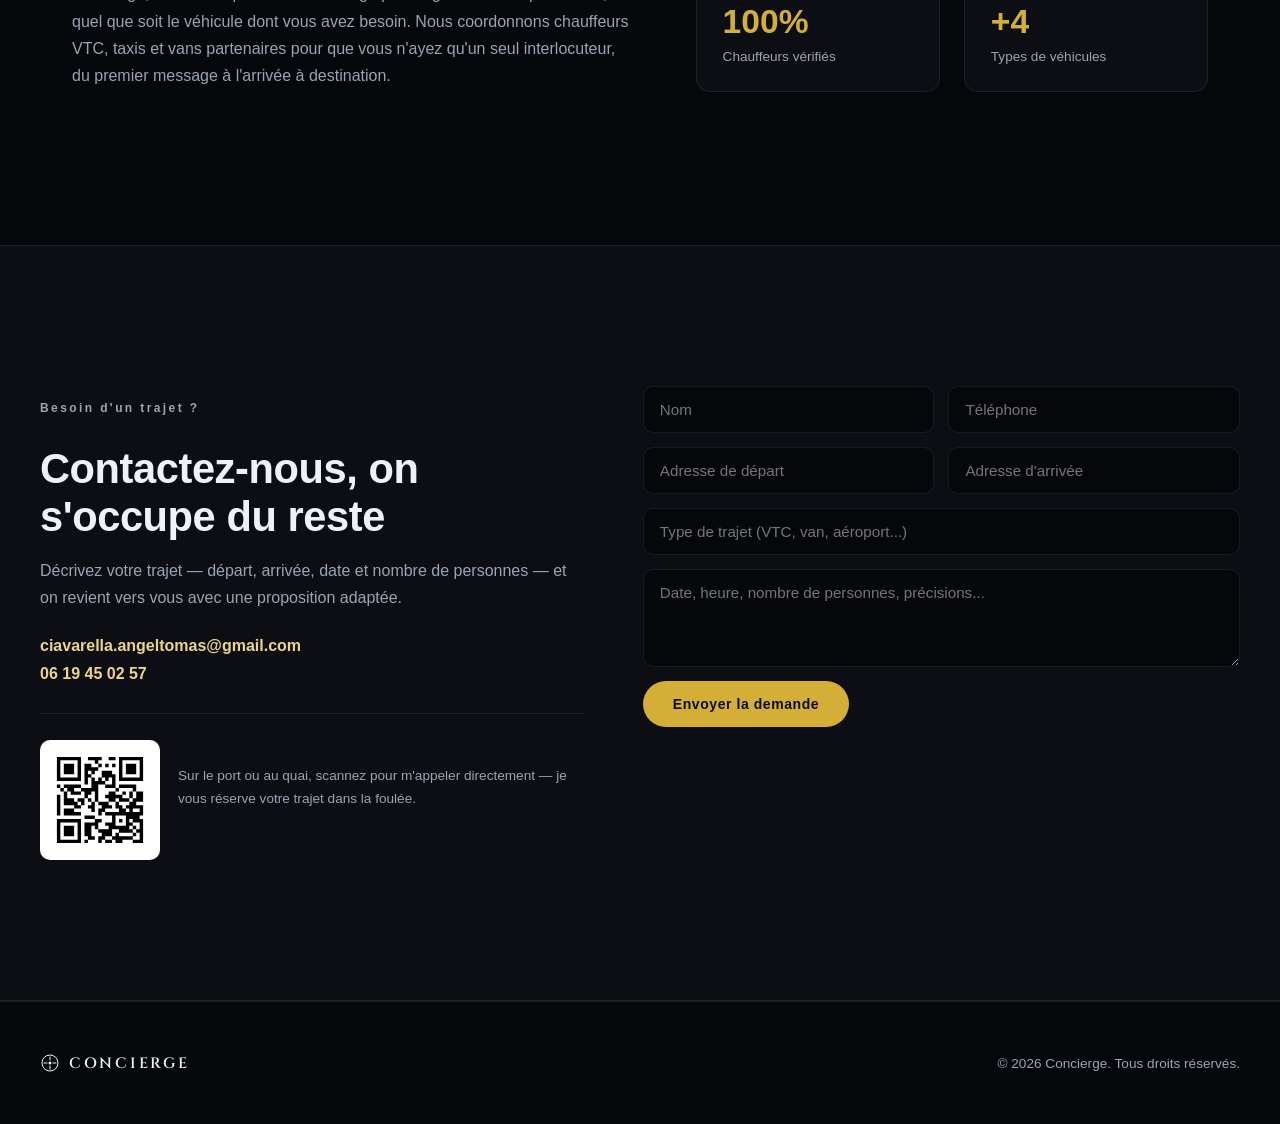
==== commit 900fcd2d: "Curate Mediterranean yacht destinations and add contact QR code Replace the generic destinations gri" ====
--- a/transport-concierge/index.html
+++ b/transport-concierge/index.html
@@ -110,12 +110,12 @@
           <svg viewBox="0 0 48 48" fill="none"><path d="M24 4v8M24 36v8M4 24h8M36 24h8" stroke="currentColor" stroke-width="2" stroke-linecap="round"/><circle cx="24" cy="24" r="12" stroke="currentColor" stroke-width="2"/></svg>
         </div>
         <h3>Sur mesure</h3>
-        <p>Mise à disposition à l'heure, abonnement mensuel, besoins récurrents pour une
-          entreprise — on construit une solution adaptée à votre rythme.</p>
-        <ul class="service-list">
+        <p>Mise à disposition à l'heure, abonnement mensuel, chauffeur dédié pour une soirée —
+          on construit une solution adaptée à votre rythme.</p>
+        <ul class="service-list">
+          <li>Chauffeur pour la soirée (restaurants, boîtes, retour compris)</li>
           <li>Mise à disposition &amp; abonnement</li>
-          <li>Offres entreprise</li>
-          <li>Tarifs sur devis</li>
+          <li>Offres entreprise &amp; tarifs sur devis</li>
         </ul>
       </article>
 
@@ -138,45 +138,61 @@
 
   <section id="destinations" class="section section-dark">
     <div class="section-head reveal">
-      <p class="eyebrow">Où que vous soyez</p>
-      <h2>Nos destinations</h2>
-      <p class="section-sub">Paris, la Côte d'Azur, la Corse, la Sardaigne — trajets, sorties
-        en boîte de nuit ou escapades, on couvre vos déplacements sur place et entre ces
-        destinations.</p>
+      <p class="eyebrow">Notre terrain de jeu</p>
+      <h2>Les ports les plus prisés de Méditerranée</h2>
+      <p class="section-sub">Pour l'instant, on se concentre sur la Méditerranée et sa
+        clientèle yacht : Saint-Tropez, Monaco, la Sardaigne, la Corse, l'Italie. D'autres
+        régions viendront ensuite.</p>
     </div>
 
     <div class="destinations-grid">
 
       <article class="destination-card reveal">
-        <div class="destination-visual destination-visual-paris">
-          <svg viewBox="0 0 200 140" preserveAspectRatio="xMidYMax slice"><path d="M100 18l-3 34h-4l-10 62h34l-10-62h-4l-3-34z M85 60h30 M80 74h40 M76 88h48" stroke="currentColor" stroke-width="2" fill="none" stroke-linejoin="round"/></svg>
-        </div>
-        <span class="destination-tag">Paris</span>
-        <p>Trajets du quotidien, transferts aéroport (CDG, Orly) et sorties en ville.</p>
-      </article>
-
-      <article class="destination-card reveal">
         <div class="destination-visual destination-visual-azur">
-          <svg viewBox="0 0 200 140" preserveAspectRatio="xMidYMax slice"><circle cx="150" cy="30" r="14" stroke="currentColor" stroke-width="2" fill="none"/><path d="M0 100q40-18 70 0t70 0 60 0" stroke="currentColor" stroke-width="2" fill="none"/><path d="M40 100V70l-10 30M40 78l14-4" stroke="currentColor" stroke-width="2" stroke-linecap="round"/></svg>
-        </div>
-        <span class="destination-tag">Côte d'Azur</span>
-        <p>Cannes, Nice, Saint-Tropez : trajets vers restaurants, plages et boîtes de nuit.</p>
-      </article>
-
-      <article class="destination-card reveal">
-        <div class="destination-visual destination-visual-corse">
-          <svg viewBox="0 0 200 140" preserveAspectRatio="xMidYMax slice"><path d="M0 100Q30 60 55 85T110 70t50 25T200 85" stroke="currentColor" stroke-width="2" fill="none"/><path d="M120 100l14-10 4 6 10-4" stroke="currentColor" stroke-width="2" fill="none" stroke-linecap="round" stroke-linejoin="round"/></svg>
-        </div>
-        <span class="destination-tag">Corse</span>
-        <p>Liaisons port &amp; aéroport, accès aux villages et sites de la côte corse.</p>
-      </article>
-
-      <article class="destination-card reveal">
-        <div class="destination-visual destination-visual-sardaigne">
-          <svg viewBox="0 0 200 140" preserveAspectRatio="xMidYMax slice"><path d="M0 95q50-30 100 0t100 0" stroke="currentColor" stroke-width="2" fill="none"/><circle cx="60" cy="60" r="3" fill="currentColor"/><circle cx="140" cy="72" r="3" fill="currentColor"/><circle cx="100" cy="50" r="3" fill="currentColor"/></svg>
-        </div>
-        <span class="destination-tag">Sardaigne</span>
-        <p>Transferts vers les criques et le port pour prolonger votre escapade italienne.</p>
+          <svg viewBox="0 0 200 140" preserveAspectRatio="xMidYMax slice"><path d="M60 30v55h70l-15-20h-40l-15-35z" stroke="currentColor" stroke-width="2" fill="none" stroke-linejoin="round"/><path d="M60 30l3 55" stroke="currentColor" stroke-width="2"/><path d="M0 100q40-18 70 0t70 0 60 0" stroke="currentColor" stroke-width="2" fill="none"/></svg>
+        </div>
+        <span class="destination-tag">Saint-Tropez</span>
+        <p>Port, plages et boîtes de nuit mythiques de la Côte d'Azur.</p>
+      </article>
+
+      <article class="destination-card reveal">
+        <div class="destination-visual destination-visual-monaco">
+          <svg viewBox="0 0 200 140" preserveAspectRatio="xMidYMax slice"><circle cx="100" cy="38" r="9" stroke="currentColor" stroke-width="2" fill="none"/><path d="M100 47v40M78 65h44" stroke="currentColor" stroke-width="2" stroke-linecap="round"/><path d="M65 95a35 35 0 0 0 70 0" stroke="currentColor" stroke-width="2" fill="none"/></svg>
+        </div>
+        <span class="destination-tag">Monaco</span>
+        <p>Le rendez-vous incontournable des yachts et du Grand Prix.</p>
+      </article>
+
+      <article class="destination-card reveal">
+        <div class="destination-visual destination-visual-cervo">
+          <svg viewBox="0 0 200 140" preserveAspectRatio="xMidYMax slice"><path d="M90 100L98 35h4l8 65" stroke="currentColor" stroke-width="2" fill="none" stroke-linejoin="round"/><path d="M92 55h16M92 72h16" stroke="currentColor" stroke-width="2"/><path d="M70 30l20 8M130 30l-20 8" stroke="currentColor" stroke-width="2" stroke-linecap="round"/><path d="M75 100h50" stroke="currentColor" stroke-width="2" stroke-linecap="round"/></svg>
+        </div>
+        <span class="destination-tag">Porto Cervo</span>
+        <p>Le port le plus exclusif de la Costa Smeralda, en Sardaigne.</p>
+      </article>
+
+      <article class="destination-card reveal">
+        <div class="destination-visual destination-visual-rotondo">
+          <svg viewBox="0 0 200 140" preserveAspectRatio="xMidYMax slice"><path d="M55 30v55h90l-18-22h-54l-18-33z" stroke="currentColor" stroke-width="2" fill="none" stroke-linejoin="round"/><path d="M55 30l4 55" stroke="currentColor" stroke-width="2"/><path d="M0 100q50-24 100 0t100 0" stroke="currentColor" stroke-width="2" fill="none"/></svg>
+        </div>
+        <span class="destination-tag">Porto Rotondo</span>
+        <p>Une autre adresse prisée de la Costa Smeralda sarde.</p>
+      </article>
+
+      <article class="destination-card reveal">
+        <div class="destination-visual destination-visual-calvi">
+          <svg viewBox="0 0 200 140" preserveAspectRatio="xMidYMax slice"><circle cx="100" cy="40" r="9" stroke="currentColor" stroke-width="2" fill="none"/><path d="M100 49v38M80 66h40" stroke="currentColor" stroke-width="2" stroke-linecap="round"/><path d="M67 95a33 33 0 0 0 66 0" stroke="currentColor" stroke-width="2" fill="none"/><path d="M30 100Q50 85 70 95" stroke="currentColor" stroke-width="2" fill="none"/></svg>
+        </div>
+        <span class="destination-tag">Calvi</span>
+        <p>Marina, citadelle et vie nocturne sur la côte ouest de la Corse.</p>
+      </article>
+
+      <article class="destination-card reveal">
+        <div class="destination-visual destination-visual-portofino">
+          <svg viewBox="0 0 200 140" preserveAspectRatio="xMidYMax slice"><path d="M85 100L92 40h4l7 60" stroke="currentColor" stroke-width="2" fill="none" stroke-linejoin="round"/><path d="M87 58h14M87 74h14" stroke="currentColor" stroke-width="2"/><path d="M65 32l18 6M135 32l-18 6" stroke="currentColor" stroke-width="2" stroke-linecap="round"/><path d="M60 100h80" stroke="currentColor" stroke-width="2" stroke-linecap="round"/></svg>
+        </div>
+        <span class="destination-tag">Portofino</span>
+        <p>Le petit port emblématique de la Riviera italienne.</p>
       </article>
 
       <article class="destination-card reveal">
@@ -184,7 +200,7 @@
           <svg viewBox="0 0 200 140" preserveAspectRatio="xMidYMid meet"><circle cx="100" cy="60" r="24" stroke="currentColor" stroke-width="2" fill="none"/><path d="M100 36v48M76 60h48" stroke="currentColor" stroke-width="2" stroke-linecap="round"/><path d="M92 92l8 14 8-14" stroke="currentColor" stroke-width="2" fill="none" stroke-linejoin="round"/></svg>
         </div>
         <span class="destination-tag">Et ailleurs</span>
-        <p>Une autre ville, un autre pays ? Décrivez-nous votre trajet, on l'étudie.</p>
+        <p>Un autre port, une autre ville ? Décrivez-nous votre trajet, on l'étudie.</p>
       </article>
 
     </div>
@@ -250,6 +266,13 @@
           <a href="mailto:ciavarella.angeltomas@gmail.com">ciavarella.angeltomas@gmail.com</a>
           <a href="tel:+33619450257">06 19 45 02 57</a>
         </div>
+        <div class="qr-block">
+          <div class="qr-card">
+            <img src="assets/img/qr-contact.svg" alt="QR code à scanner pour m'appeler directement" width="120" height="120">
+          </div>
+          <p class="qr-caption">Sur le port ou au quai, scannez pour m'appeler directement —
+            je vous réserve votre trajet dans la foulée.</p>
+        </div>
       </div>
       <form class="contact-form reveal" id="contact-form">
         <div class="form-row">
--- a/transport-concierge/css/style.css
+++ b/transport-concierge/css/style.css
@@ -326,10 +326,12 @@
     linear-gradient(160deg, #12151f, #0a0d13);
 }
 .destination-visual svg { width: 100%; height: 100%; }
-.destination-visual-paris { background: linear-gradient(160deg, #171a24, #0a0d13); }
 .destination-visual-azur { background: linear-gradient(160deg, #10202a, #0a0d13); }
-.destination-visual-corse { background: linear-gradient(160deg, #1a1a14, #0a0d13); }
-.destination-visual-sardaigne { background: linear-gradient(160deg, #0e1c22, #0a0d13); }
+.destination-visual-monaco { background: linear-gradient(160deg, #1a1710, #0a0d13); }
+.destination-visual-cervo { background: linear-gradient(160deg, #0e1c22, #0a0d13); }
+.destination-visual-rotondo { background: linear-gradient(160deg, #131c28, #0a0d13); }
+.destination-visual-calvi { background: linear-gradient(160deg, #1a1a14, #0a0d13); }
+.destination-visual-portofino { background: linear-gradient(160deg, #171226, #0a0d13); }
 .destination-visual-more { background: linear-gradient(160deg, #16151f, #0a0d13); }
 .destination-tag {
   display: block;
@@ -421,6 +423,23 @@
 .contact-text p { color: var(--muted); line-height: 1.7; margin-bottom: 26px; }
 .contact-info { display: flex; flex-direction: column; gap: 10px; }
 .contact-info a { color: var(--accent-soft); font-weight: 600; }
+.qr-block {
+  display: flex;
+  align-items: center;
+  gap: 18px;
+  margin-top: 30px;
+  padding-top: 26px;
+  border-top: 1px solid var(--line);
+}
+.qr-card {
+  flex-shrink: 0;
+  background: #fff;
+  padding: 10px;
+  border-radius: 10px;
+  line-height: 0;
+}
+.qr-card img { display: block; width: 100px; height: 100px; }
+.qr-caption { color: var(--muted); font-size: .85rem; line-height: 1.5; margin: 0; }
 .contact-form {
   display: flex;
   flex-direction: column;
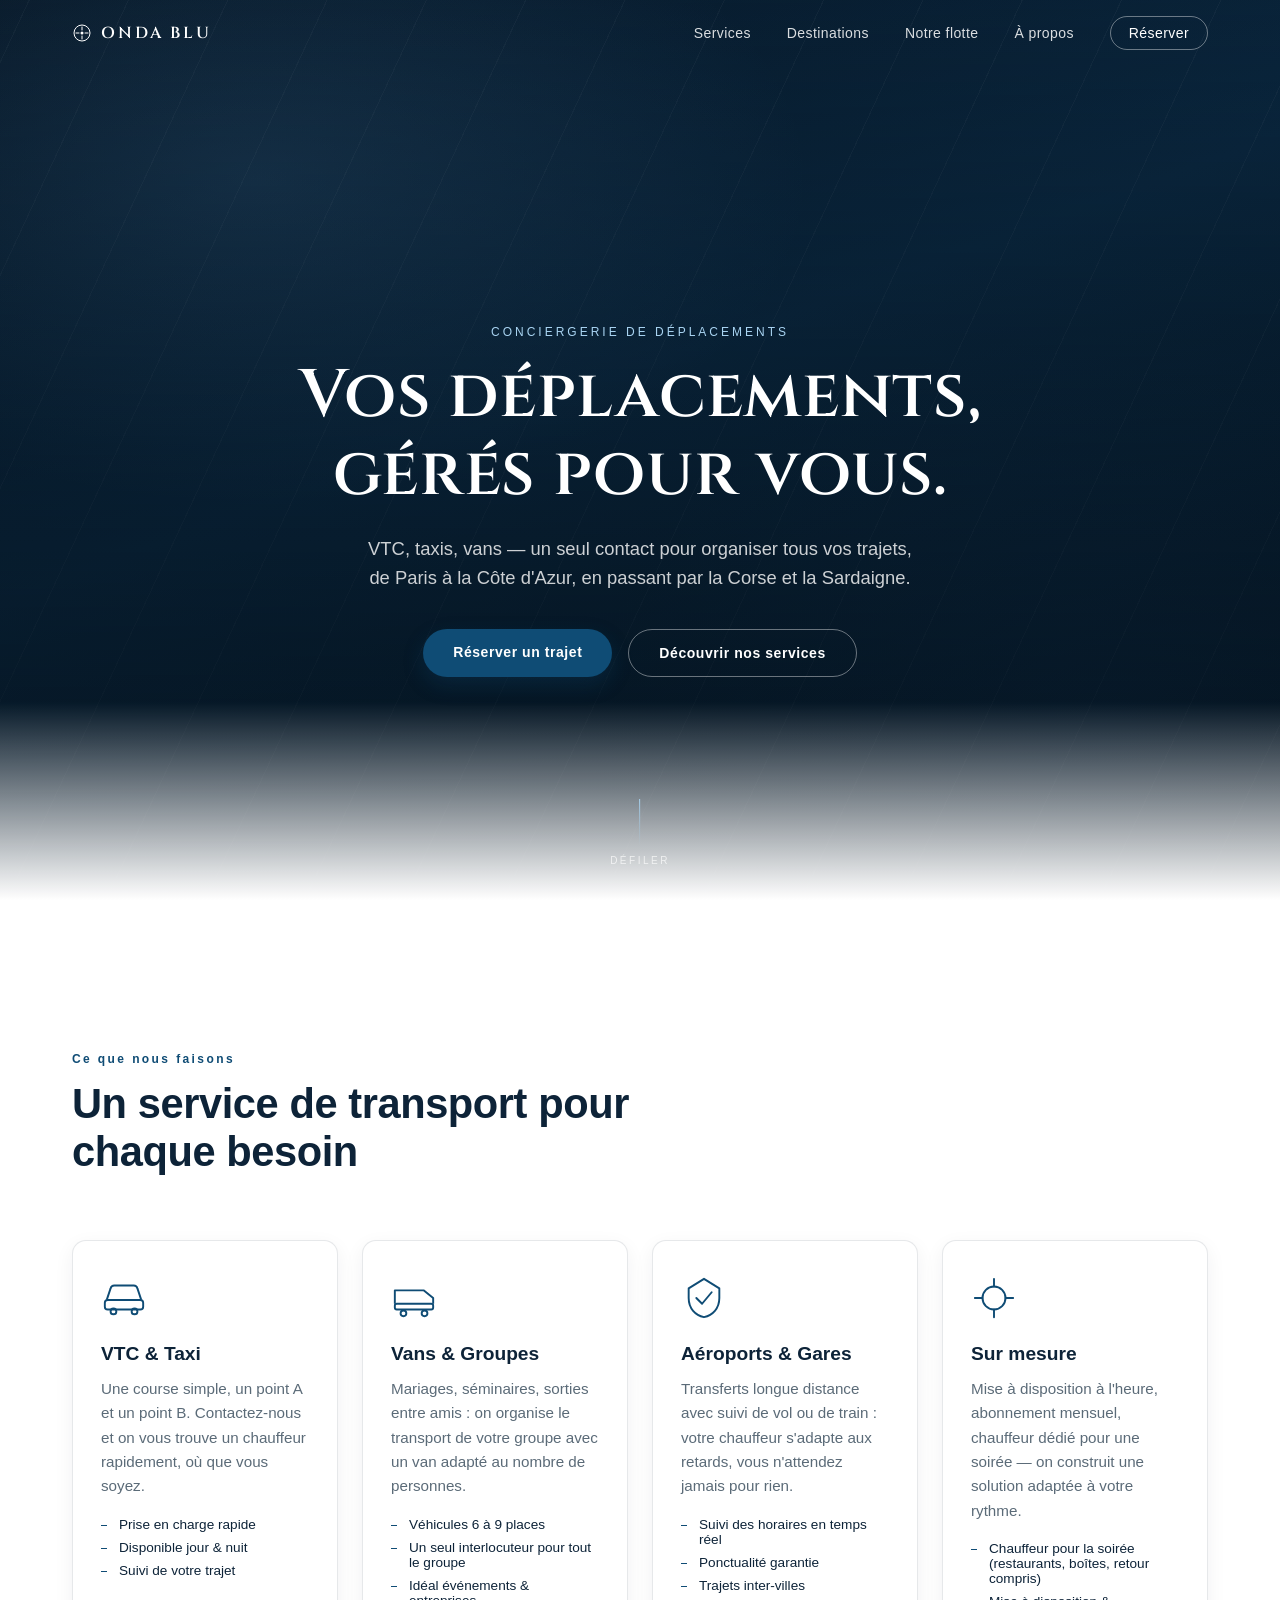
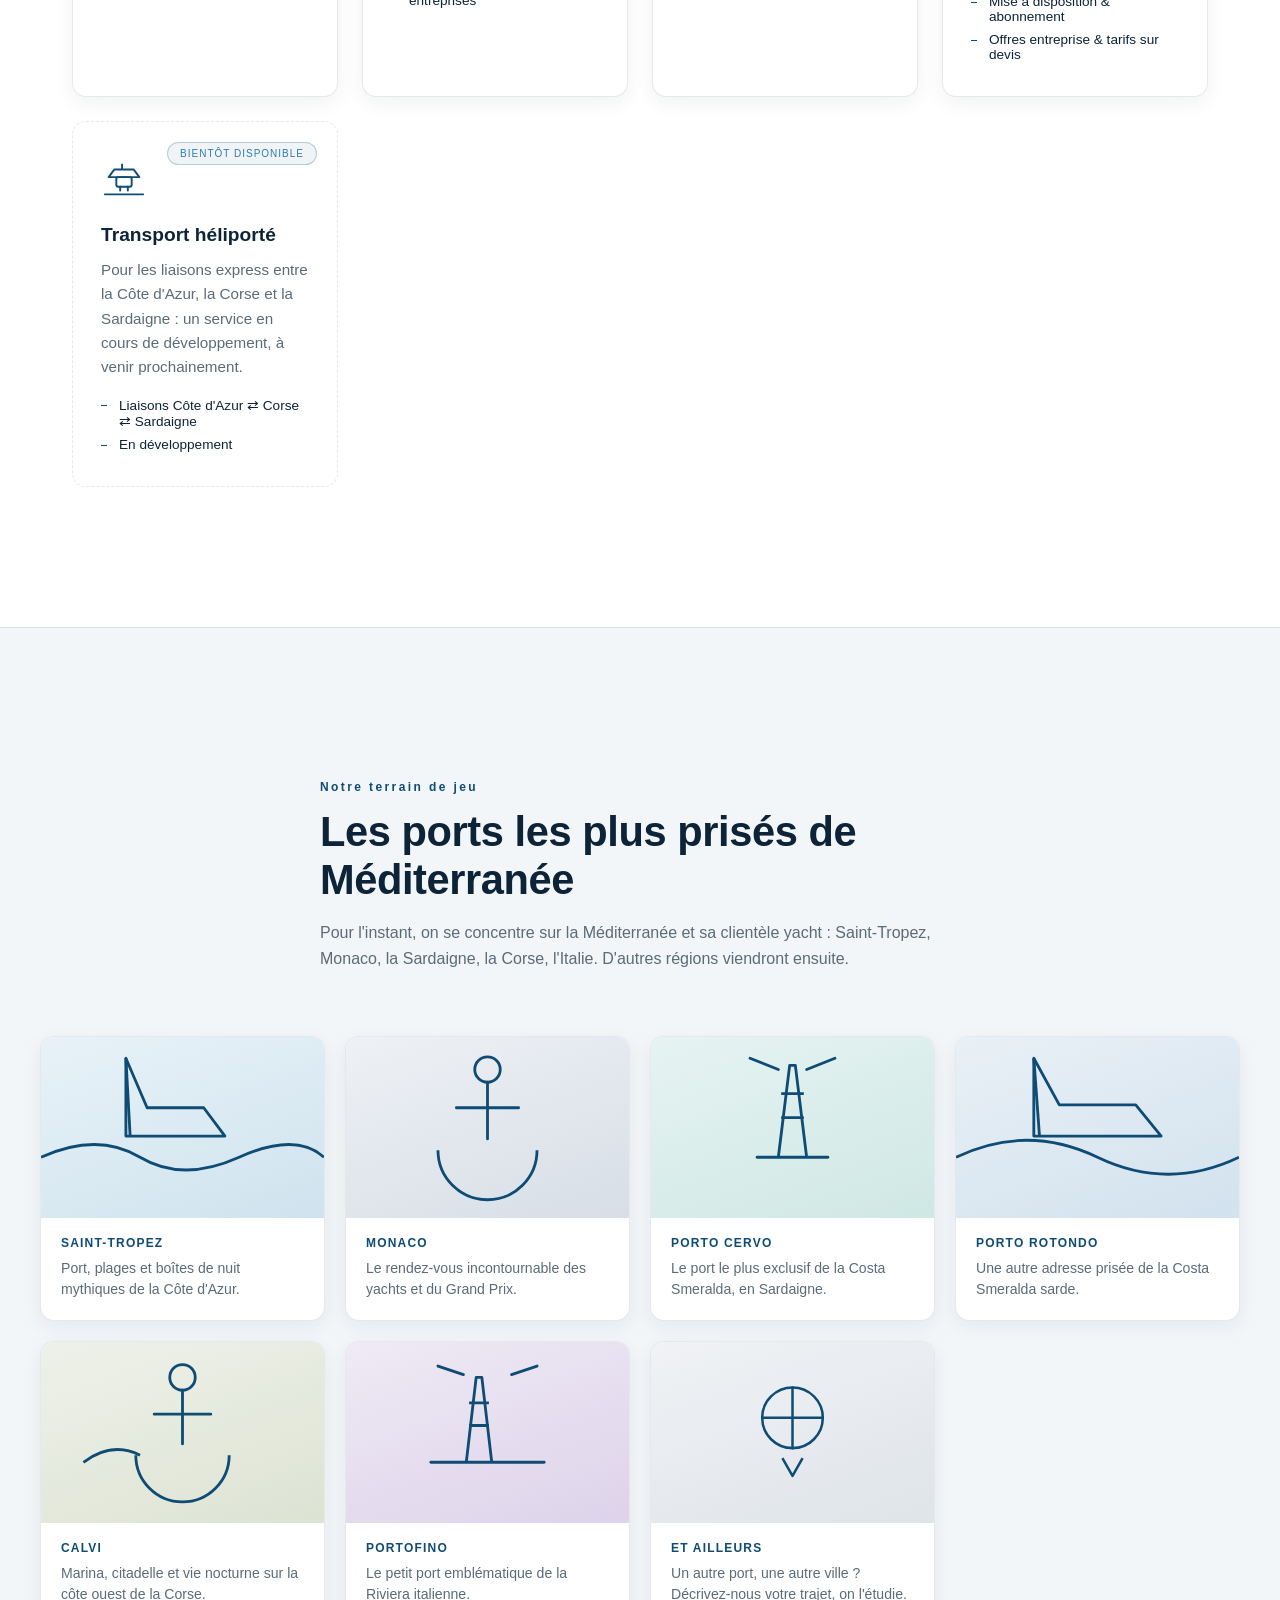
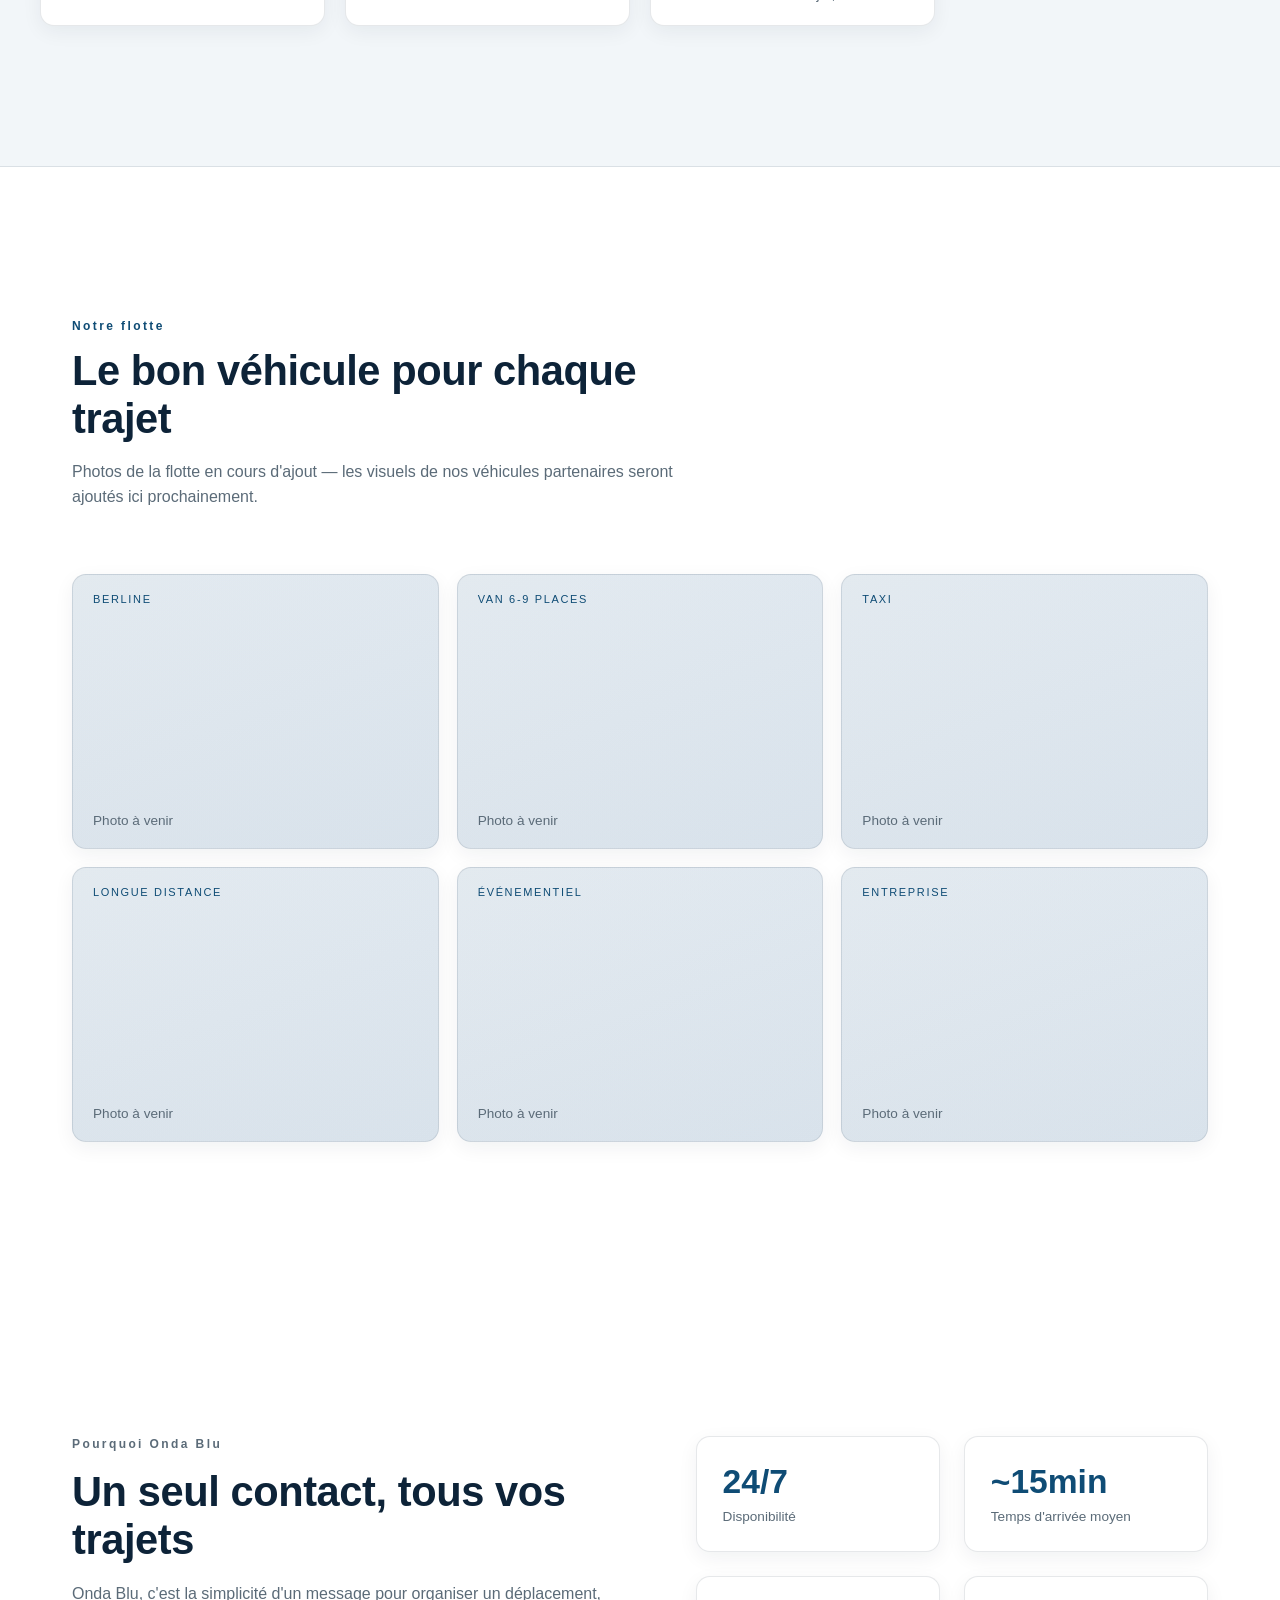
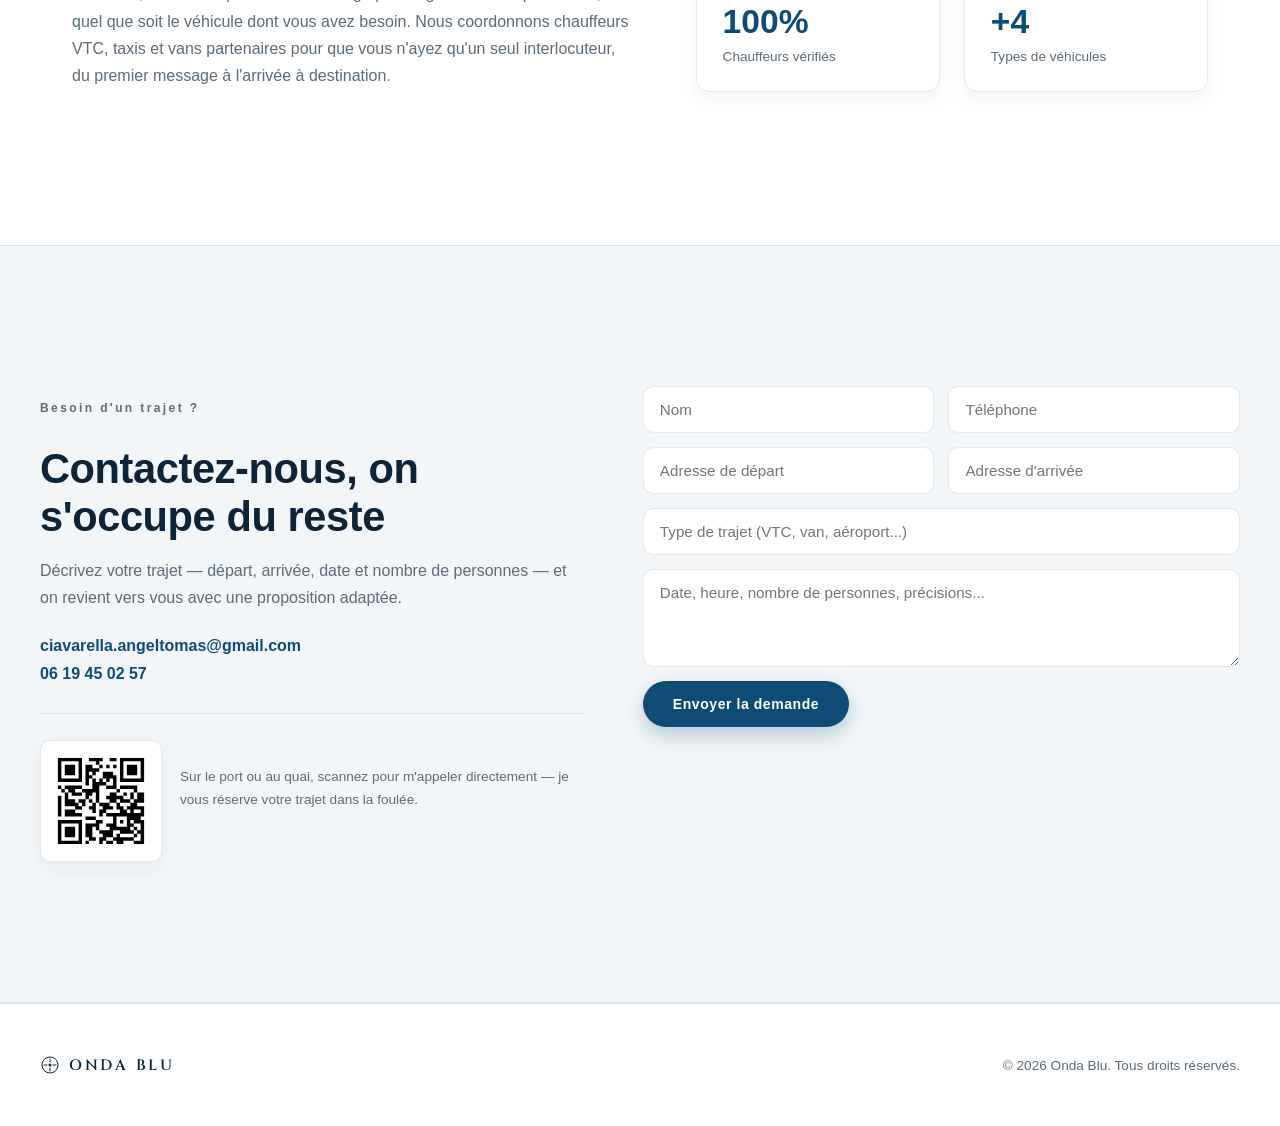
==== commit d8f55f23: "Rebrand to Onda Blu with a white/navy nautical redesign Replace the placeholder "Concierge" name wit" ====
--- a/transport-concierge/index.html
+++ b/transport-concierge/index.html
@@ -3,8 +3,8 @@
 <head>
 <meta charset="UTF-8">
 <meta name="viewport" content="width=device-width, initial-scale=1.0">
-<title>Concierge — Gestion de vos déplacements</title>
-<meta name="description" content="Concierge : un seul contact pour organiser tous vos trajets — VTC, taxis, vans, transferts aéroport et longue distance.">
+<title>Onda Blu — Concierge de déplacements</title>
+<meta name="description" content="Onda Blu : un seul contact pour organiser tous vos trajets — VTC, taxis, vans, transferts aéroport et longue distance en Méditerranée.">
 <link rel="icon" href="data:,">
 <link rel="preconnect" href="https://fonts.googleapis.com">
 <link rel="preconnect" href="https://fonts.gstatic.com" crossorigin>
@@ -13,13 +13,11 @@
 </head>
 <body>
 
-<div class="grain"></div>
-
 <nav id="navbar">
   <div class="nav-inner">
     <a href="#home" class="logo">
       <svg class="logo-mark" viewBox="0 0 40 40" fill="none"><circle cx="20" cy="20" r="16" stroke="currentColor" stroke-width="2"/><circle cx="20" cy="20" r="3" fill="currentColor"/><g stroke="currentColor" stroke-width="2" stroke-linecap="round"><path d="M20 8v6M20 26v6M8 20h6M26 20h6"/></g></svg>
-      CONCIERGE
+      ONDA BLU
     </a>
     <button id="nav-toggle" aria-label="Ouvrir le menu">
       <span></span><span></span><span></span>
@@ -227,9 +225,9 @@
   <section id="about" class="section">
     <div class="about-grid">
       <div class="about-text reveal">
-        <p class="eyebrow">Pourquoi Concierge</p>
+        <p class="eyebrow">Pourquoi Onda Blu</p>
         <h2>Un seul contact, tous vos trajets</h2>
-        <p>Concierge, c'est la simplicité d'un message pour organiser un déplacement, quel que
+        <p>Onda Blu, c'est la simplicité d'un message pour organiser un déplacement, quel que
           soit le véhicule dont vous avez besoin. Nous coordonnons chauffeurs VTC, taxis et vans
           partenaires pour que vous n'ayez qu'un seul interlocuteur, du premier message à
           l'arrivée à destination.</p>
@@ -297,9 +295,9 @@
   <div class="footer-inner">
     <span class="logo">
       <svg class="logo-mark" viewBox="0 0 40 40" fill="none"><circle cx="20" cy="20" r="16" stroke="currentColor" stroke-width="2"/><circle cx="20" cy="20" r="3" fill="currentColor"/><g stroke="currentColor" stroke-width="2" stroke-linecap="round"><path d="M20 8v6M20 26v6M8 20h6M26 20h6"/></g></svg>
-      CONCIERGE
+      ONDA BLU
     </span>
-    <p>&copy; <span id="year"></span> Concierge. Tous droits réservés.</p>
+    <p>&copy; <span id="year"></span> Onda Blu. Tous droits réservés.</p>
   </div>
 </footer>
 
--- a/transport-concierge/css/style.css
+++ b/transport-concierge/css/style.css
@@ -1,11 +1,13 @@
 :root {
-  --bg: #06070a;
-  --bg-alt: #0c0e14;
-  --text: #eef1f6;
-  --muted: #9aa4b2;
-  --accent: #d4af37;
-  --accent-soft: #ecd58a;
-  --line: rgba(255,255,255,0.08);
+  --bg: #ffffff;
+  --bg-alt: #f2f6f9;
+  --text: #0d2338;
+  --muted: #5b6b78;
+  --accent: #0f4c75;
+  --accent-soft: #2f7ab5;
+  --line: rgba(13,35,56,0.10);
+  --shadow: 0 6px 20px rgba(13,35,56,0.06);
+  --shadow-hover: 0 16px 32px rgba(13,35,56,0.10);
   --radius: 14px;
   --ease: cubic-bezier(.16,.84,.44,1);
 }
@@ -24,30 +26,23 @@
 a { color: inherit; text-decoration: none; }
 ul { list-style: none; margin: 0; padding: 0; }
 
-.grain {
-  position: fixed;
-  inset: 0;
-  pointer-events: none;
-  z-index: 999;
-  opacity: 0.035;
-  mix-blend-mode: overlay;
-  background-image: url("data:image/svg+xml,%3Csvg xmlns='http://www.w3.org/2000/svg' width='120' height='120'%3E%3Cfilter id='n'%3E%3CfeTurbulence type='fractalNoise' baseFrequency='0.9' numOctaves='2' stitchTiles='stitch'/%3E%3C/filter%3E%3Crect width='100%25' height='100%25' filter='url(%23n)'/%3E%3C/svg%3E");
-}
-
 /* ---------- Nav ---------- */
 #navbar {
   position: fixed;
   top: 0; left: 0; right: 0;
   z-index: 100;
   padding: 22px 0;
-  transition: background .4s var(--ease), padding .4s var(--ease), border-color .4s var(--ease);
+  color: #fff;
+  transition: background .4s var(--ease), padding .4s var(--ease), border-color .4s var(--ease), color .4s var(--ease);
   border-bottom: 1px solid transparent;
 }
 #navbar.scrolled {
-  background: rgba(6,7,10,0.85);
+  background: rgba(255,255,255,0.92);
   backdrop-filter: blur(10px);
   padding: 14px 0;
   border-color: var(--line);
+  color: var(--text);
+  box-shadow: 0 2px 20px rgba(13,35,56,0.05);
 }
 .nav-inner {
   max-width: 1200px;
@@ -65,15 +60,15 @@
   font-weight: 600;
   letter-spacing: 0.18em;
   font-size: 16px;
-  color: var(--text);
+  color: inherit;
 }
 .logo-mark {
   width: 20px;
   height: 20px;
-  color: var(--text);
+  color: inherit;
   flex-shrink: 0;
 }
-.footer .logo { font-size: 15px; }
+.footer .logo { font-size: 15px; color: var(--text); }
 
 #nav-links {
   display: flex;
@@ -83,17 +78,20 @@
 #nav-links a {
   font-size: 14px;
   letter-spacing: 0.03em;
-  color: var(--muted);
+  color: rgba(255,255,255,0.85);
   transition: color .25s;
 }
-#nav-links a:hover { color: var(--text); }
+#navbar.scrolled #nav-links a { color: var(--muted); }
+#nav-links a:hover { color: #fff; }
+#navbar.scrolled #nav-links a:hover { color: var(--text); }
 .nav-cta {
-  border: 1px solid var(--line);
+  border: 1px solid rgba(255,255,255,0.4);
   padding: 8px 18px;
   border-radius: 999px;
-  color: var(--text) !important;
-}
-.nav-cta:hover { border-color: var(--accent); }
+  color: #fff !important;
+}
+#navbar.scrolled .nav-cta { border-color: var(--line); color: var(--text) !important; }
+.nav-cta:hover { border-color: var(--accent-soft); }
 
 #nav-toggle {
   display: none;
@@ -105,7 +103,7 @@
   padding: 6px;
 }
 #nav-toggle span {
-  width: 22px; height: 2px; background: var(--text);
+  width: 22px; height: 2px; background: currentColor;
 }
 
 /* ---------- Hero ---------- */
@@ -117,21 +115,22 @@
   justify-content: center;
   text-align: center;
   overflow: hidden;
+  color: #fff;
 }
 .hero-bg {
   position: absolute;
   inset: -10% -10% -10% -10%;
   background:
-    radial-gradient(60% 50% at 25% 25%, rgba(212,175,55,0.16), transparent 60%),
-    radial-gradient(55% 60% at 80% 75%, rgba(60,90,160,0.16), transparent 60%),
-    linear-gradient(160deg, #07080d 0%, #0c0e16 45%, #06070a 100%);
+    radial-gradient(60% 50% at 25% 25%, rgba(90,150,200,0.20), transparent 60%),
+    radial-gradient(55% 60% at 80% 75%, rgba(20,60,100,0.28), transparent 60%),
+    linear-gradient(160deg, #071523 0%, #0b2a44 45%, #04101a 100%);
   will-change: transform;
 }
 .hero-bg::before {
   content: "";
   position: absolute; inset: 0;
   background-image:
-    repeating-linear-gradient(115deg, rgba(255,255,255,0.035) 0 1px, transparent 1px 90px);
+    repeating-linear-gradient(115deg, rgba(255,255,255,0.04) 0 1px, transparent 1px 90px);
   animation: drift 22s linear infinite;
 }
 @keyframes drift {
@@ -140,7 +139,7 @@
 }
 .hero-overlay {
   position: absolute; inset: 0;
-  background: linear-gradient(180deg, rgba(6,7,10,0.2) 0%, rgba(6,7,10,0.55) 75%, var(--bg) 100%);
+  background: linear-gradient(180deg, rgba(4,16,26,0.15) 0%, rgba(4,16,26,0.6) 78%, var(--bg) 100%);
 }
 .hero-content {
   position: relative;
@@ -151,7 +150,7 @@
 .hero-kicker {
   font-size: 12px;
   letter-spacing: 0.25em;
-  color: var(--accent-soft);
+  color: #a9d4f2;
   margin-bottom: 18px;
 }
 .hero h1 {
@@ -161,10 +160,11 @@
   margin: 0 0 22px;
   font-weight: 600;
   letter-spacing: 0.01em;
+  color: #fff;
 }
 .hero-sub {
   font-size: clamp(1rem, 1.6vw, 1.15rem);
-  color: var(--muted);
+  color: rgba(255,255,255,0.8);
   max-width: 560px;
   margin: 0 auto 36px;
   line-height: 1.6;
@@ -183,18 +183,19 @@
   font-size: 14px;
   letter-spacing: 0.04em;
   font-weight: 600;
-  transition: transform .3s var(--ease), background .3s, border-color .3s, opacity .3s;
+  transition: transform .3s var(--ease), background .3s, border-color .3s, opacity .3s, box-shadow .3s;
 }
 .btn-primary {
   background: var(--accent);
-  color: #0a0a0a;
-}
-.btn-primary:hover { transform: translateY(-2px); opacity: 0.92; }
+  color: #fff;
+  box-shadow: 0 8px 20px rgba(15,76,117,0.25);
+}
+.btn-primary:hover { transform: translateY(-2px); opacity: 0.94; }
 .btn-ghost {
-  border: 1px solid rgba(255,255,255,0.25);
-  color: var(--text);
-}
-.btn-ghost:hover { border-color: var(--text); transform: translateY(-2px); }
+  border: 1px solid rgba(255,255,255,0.4);
+  color: #fff;
+}
+.btn-ghost:hover { border-color: #fff; transform: translateY(-2px); }
 
 .scroll-cue {
   position: absolute;
@@ -202,11 +203,11 @@
   transform: translateX(-50%);
   display: flex; flex-direction: column; align-items: center; gap: 10px;
   z-index: 2;
-  color: var(--muted);
+  color: rgba(255,255,255,0.7);
 }
 .scroll-line {
   width: 1px; height: 46px;
-  background: linear-gradient(var(--accent), transparent);
+  background: linear-gradient(#a9d4f2, transparent);
   animation: scrollcue 1.8s ease-in-out infinite;
 }
 .scroll-text { font-size: 10px; letter-spacing: 0.25em; }
@@ -252,15 +253,17 @@
   gap: 24px;
 }
 .service-card {
-  background: var(--bg-alt);
+  background: #fff;
   border: 1px solid var(--line);
   border-radius: var(--radius);
   padding: 34px 28px;
-  transition: transform .4s var(--ease), border-color .4s;
+  box-shadow: var(--shadow);
+  transition: transform .4s var(--ease), border-color .4s, box-shadow .4s;
 }
 .service-card:hover {
   transform: translateY(-6px);
-  border-color: rgba(212,175,55,0.35);
+  border-color: rgba(15,76,117,0.3);
+  box-shadow: var(--shadow-hover);
 }
 .service-icon {
   width: 46px; height: 46px;
@@ -288,7 +291,7 @@
 .service-card-soon {
   position: relative;
   border-style: dashed;
-  opacity: 0.9;
+  box-shadow: none;
 }
 .badge-soon {
   position: absolute;
@@ -297,7 +300,8 @@
   letter-spacing: 0.1em;
   text-transform: uppercase;
   color: var(--accent-soft);
-  border: 1px solid rgba(212,175,55,0.4);
+  background: rgba(15,76,117,0.06);
+  border: 1px solid rgba(15,76,117,0.25);
   border-radius: 999px;
   padding: 5px 12px;
 }
@@ -309,30 +313,31 @@
   gap: 20px;
 }
 .destination-card {
-  background: var(--bg);
+  background: #fff;
   border: 1px solid var(--line);
   border-radius: var(--radius);
   overflow: hidden;
-  transition: transform .4s var(--ease), border-color .4s;
+  box-shadow: var(--shadow);
+  transition: transform .4s var(--ease), border-color .4s, box-shadow .4s;
 }
 .destination-card:hover {
   transform: translateY(-6px);
-  border-color: rgba(212,175,55,0.35);
+  border-color: rgba(15,76,117,0.3);
+  box-shadow: var(--shadow-hover);
 }
 .destination-visual {
   aspect-ratio: 16 / 10;
-  color: var(--accent-soft);
-  background:
-    linear-gradient(160deg, #12151f, #0a0d13);
+  color: var(--accent);
+  background: linear-gradient(160deg, #eef4f9, #dbe7f0);
 }
 .destination-visual svg { width: 100%; height: 100%; }
-.destination-visual-azur { background: linear-gradient(160deg, #10202a, #0a0d13); }
-.destination-visual-monaco { background: linear-gradient(160deg, #1a1710, #0a0d13); }
-.destination-visual-cervo { background: linear-gradient(160deg, #0e1c22, #0a0d13); }
-.destination-visual-rotondo { background: linear-gradient(160deg, #131c28, #0a0d13); }
-.destination-visual-calvi { background: linear-gradient(160deg, #1a1a14, #0a0d13); }
-.destination-visual-portofino { background: linear-gradient(160deg, #171226, #0a0d13); }
-.destination-visual-more { background: linear-gradient(160deg, #16151f, #0a0d13); }
+.destination-visual-azur { background: linear-gradient(160deg, #e8f2f8, #cfe3ee); }
+.destination-visual-monaco { background: linear-gradient(160deg, #eef1f5, #d7dee6); }
+.destination-visual-cervo { background: linear-gradient(160deg, #e6f3f2, #cfe8e4); }
+.destination-visual-rotondo { background: linear-gradient(160deg, #e9f0f6, #d2e2ee); }
+.destination-visual-calvi { background: linear-gradient(160deg, #eef1e9, #dde3d3); }
+.destination-visual-portofino { background: linear-gradient(160deg, #efeaf5, #ddd3ea); }
+.destination-visual-more { background: linear-gradient(160deg, #f0f2f5, #dfe4e9); }
 .destination-tag {
   display: block;
   font-size: 12px;
@@ -362,23 +367,24 @@
   border-radius: var(--radius);
   border: 1px solid var(--line);
   background:
-    linear-gradient(135deg, rgba(212,175,55,0.10), rgba(60,90,160,0.08)),
-    linear-gradient(160deg, #12151f, #0a0d13);
+    linear-gradient(135deg, rgba(15,76,117,0.05), rgba(47,122,181,0.05)),
+    linear-gradient(160deg, #eef2f6, #e2e8ee);
   cursor: pointer;
   overflow: hidden;
   display: flex;
   align-items: flex-end;
   padding: 20px;
-  transition: transform .45s var(--ease), border-color .3s;
+  box-shadow: var(--shadow);
+  transition: transform .45s var(--ease), border-color .3s, box-shadow .3s;
   font: inherit;
   color: inherit;
   text-align: left;
 }
-.gallery-item:hover { transform: scale(1.02); border-color: rgba(212,175,55,0.35); }
+.gallery-item:hover { transform: scale(1.02); border-color: rgba(15,76,117,0.3); box-shadow: var(--shadow-hover); }
 .gallery-tag {
   position: absolute; top: 18px; left: 20px;
   font-size: 11px; letter-spacing: 0.15em;
-  color: var(--accent-soft);
+  color: var(--accent);
   text-transform: uppercase;
 }
 .gallery-placeholder {
@@ -403,7 +409,8 @@
   padding: 26px;
   border: 1px solid var(--line);
   border-radius: var(--radius);
-  background: var(--bg-alt);
+  background: #fff;
+  box-shadow: var(--shadow);
 }
 .stat-num {
   display: block;
@@ -422,7 +429,7 @@
 }
 .contact-text p { color: var(--muted); line-height: 1.7; margin-bottom: 26px; }
 .contact-info { display: flex; flex-direction: column; gap: 10px; }
-.contact-info a { color: var(--accent-soft); font-weight: 600; }
+.contact-info a { color: var(--accent); font-weight: 600; }
 .qr-block {
   display: flex;
   align-items: center;
@@ -436,6 +443,8 @@
   background: #fff;
   padding: 10px;
   border-radius: 10px;
+  border: 1px solid var(--line);
+  box-shadow: var(--shadow);
   line-height: 0;
 }
 .qr-card img { display: block; width: 100px; height: 100px; }
@@ -448,7 +457,7 @@
 .form-row { display: flex; gap: 14px; }
 .contact-form input, .contact-form textarea {
   width: 100%;
-  background: var(--bg);
+  background: #fff;
   border: 1px solid var(--line);
   border-radius: 10px;
   padding: 14px 16px;
@@ -462,7 +471,7 @@
   border-color: var(--accent);
 }
 .contact-form button { align-self: flex-start; border: none; cursor: pointer; }
-.form-note { font-size: .85rem; color: var(--accent-soft); min-height: 1.2em; }
+.form-note { font-size: .85rem; color: var(--accent); min-height: 1.2em; }
 
 /* Footer */
 .footer { padding: 40px 32px; border-top: 1px solid var(--line); }
@@ -477,7 +486,7 @@
 /* Lightbox */
 .lightbox {
   position: fixed; inset: 0;
-  background: rgba(4,5,8,0.92);
+  background: rgba(4,10,18,0.85);
   display: none;
   align-items: center;
   justify-content: center;
@@ -489,13 +498,13 @@
   aspect-ratio: 16/9;
   border-radius: var(--radius);
   border: 1px solid var(--line);
-  background: linear-gradient(160deg, #12151f, #0a0d13);
+  background: linear-gradient(160deg, #ffffff, #e2e8ee);
   display: flex; align-items: center; justify-content: center;
   color: var(--muted);
 }
 .lightbox-close {
   position: absolute; top: 28px; right: 32px;
-  background: none; border: none; color: var(--text);
+  background: none; border: none; color: #fff;
   font-size: 32px; cursor: pointer;
 }
 
@@ -522,7 +531,7 @@
     top: 0; right: 0;
     height: 100vh;
     width: min(78vw, 320px);
-    background: rgba(9,10,14,0.98);
+    background: rgba(255,255,255,0.98);
     backdrop-filter: blur(10px);
     flex-direction: column;
     justify-content: center;
@@ -530,8 +539,11 @@
     transform: translateX(100%);
     transition: transform .4s var(--ease);
     border-left: 1px solid var(--line);
+    color: var(--text);
   }
   #nav-links.open { transform: translateX(0); }
+  #nav-links a { color: var(--muted); }
+  #nav-links a:hover { color: var(--text); }
   .form-row { flex-direction: column; }
   .section { padding: 90px 24px; }
 }
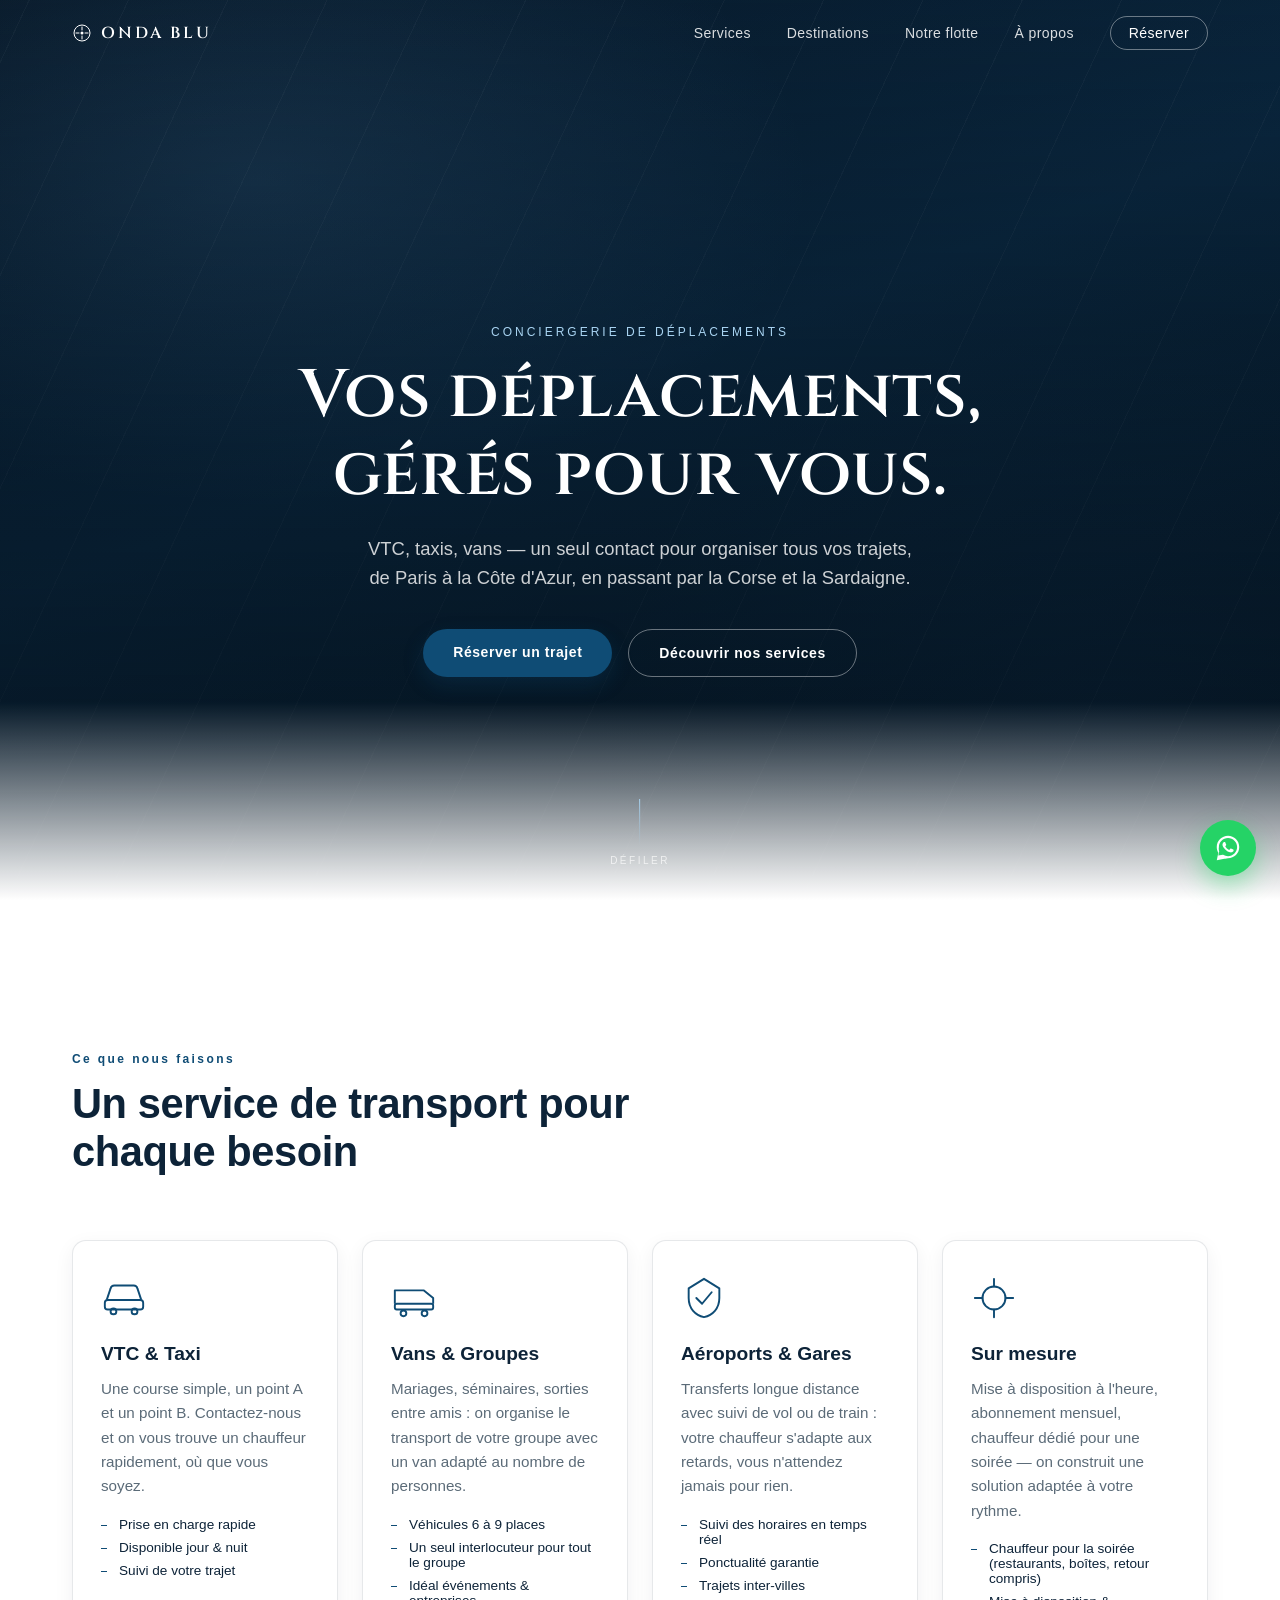
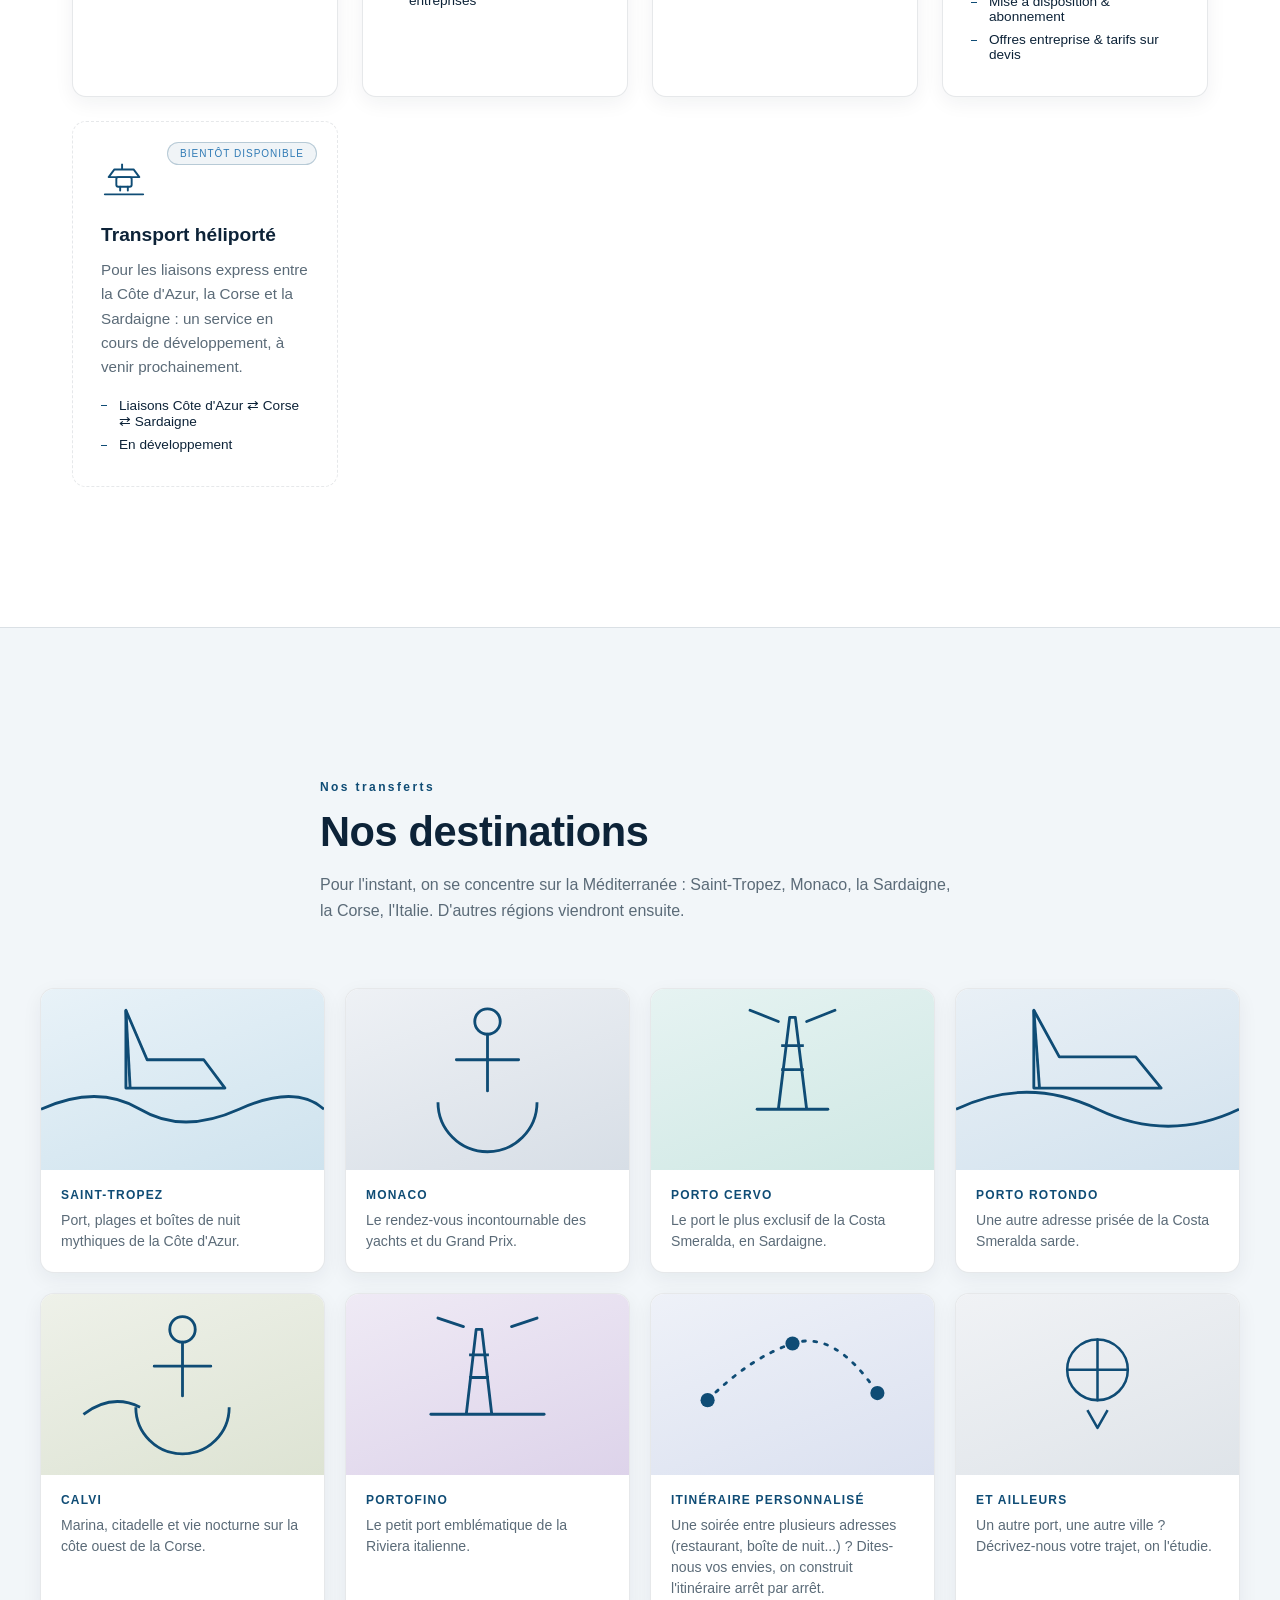
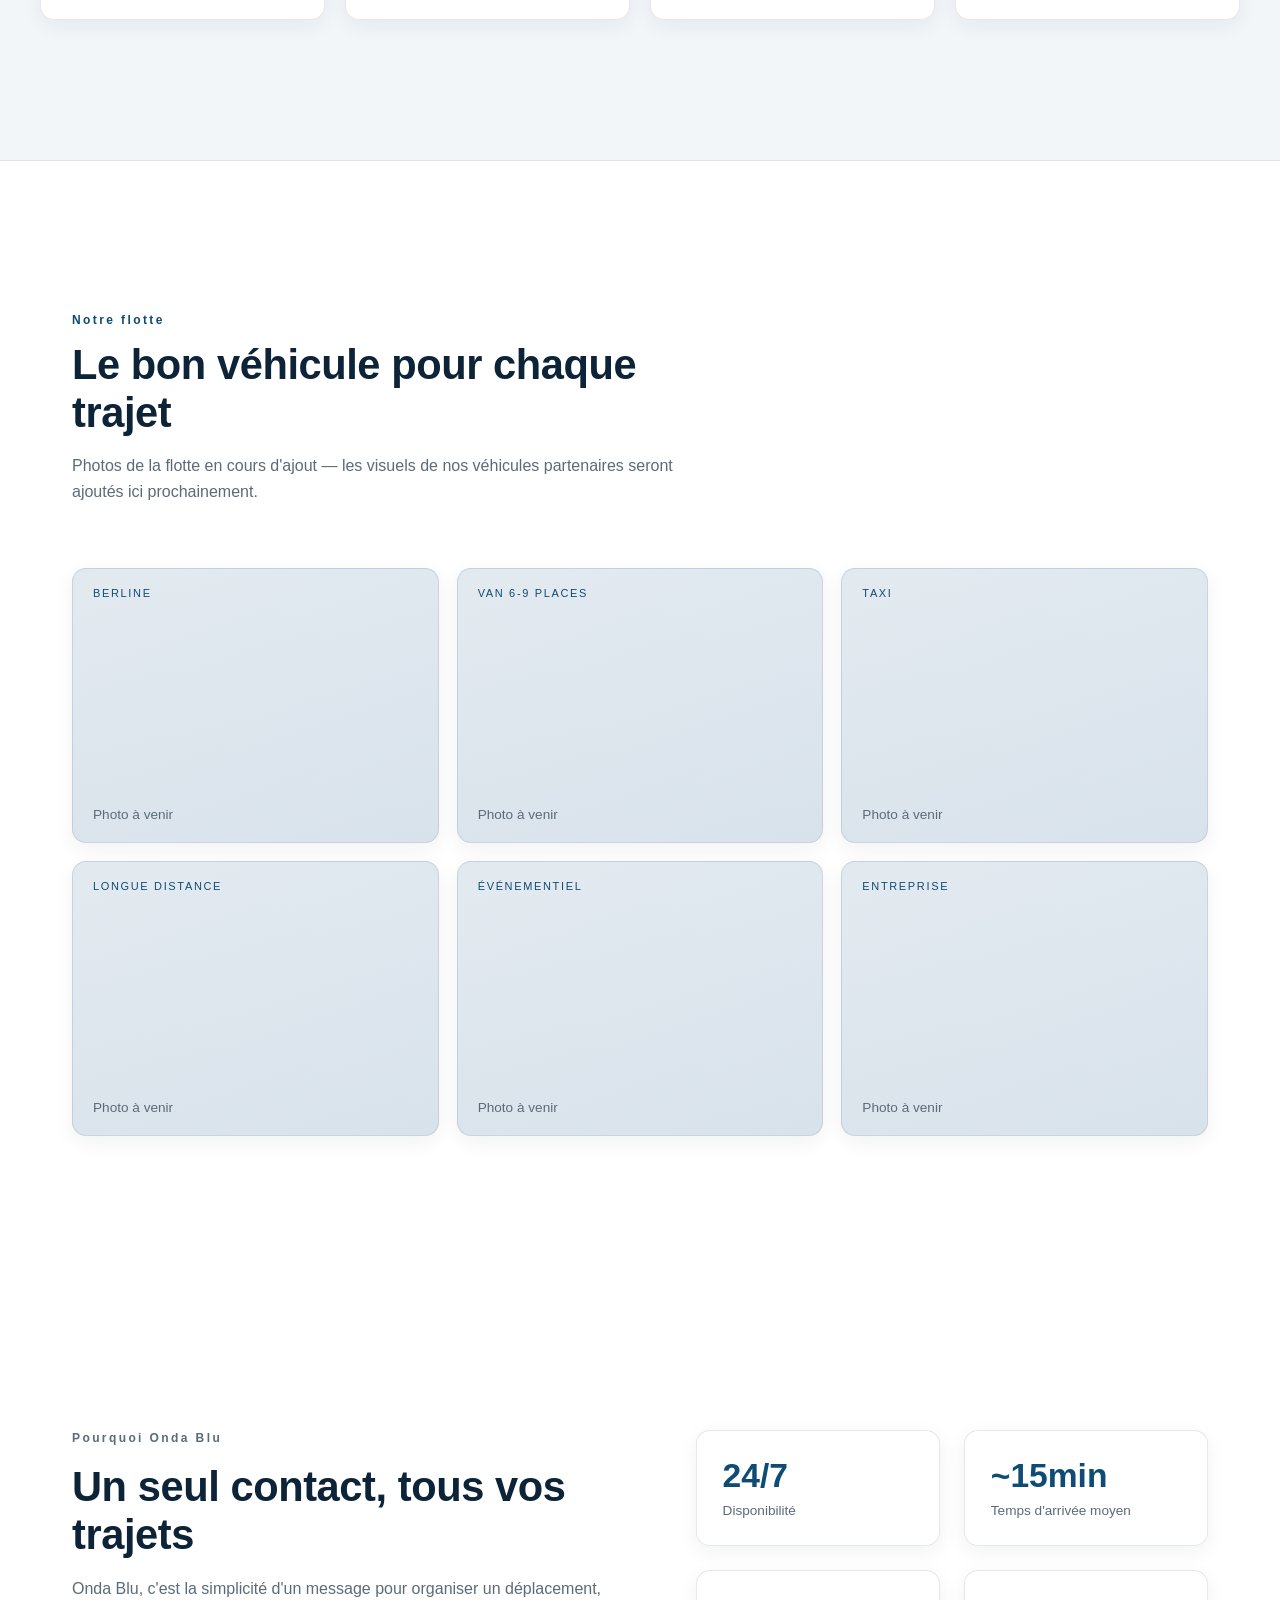
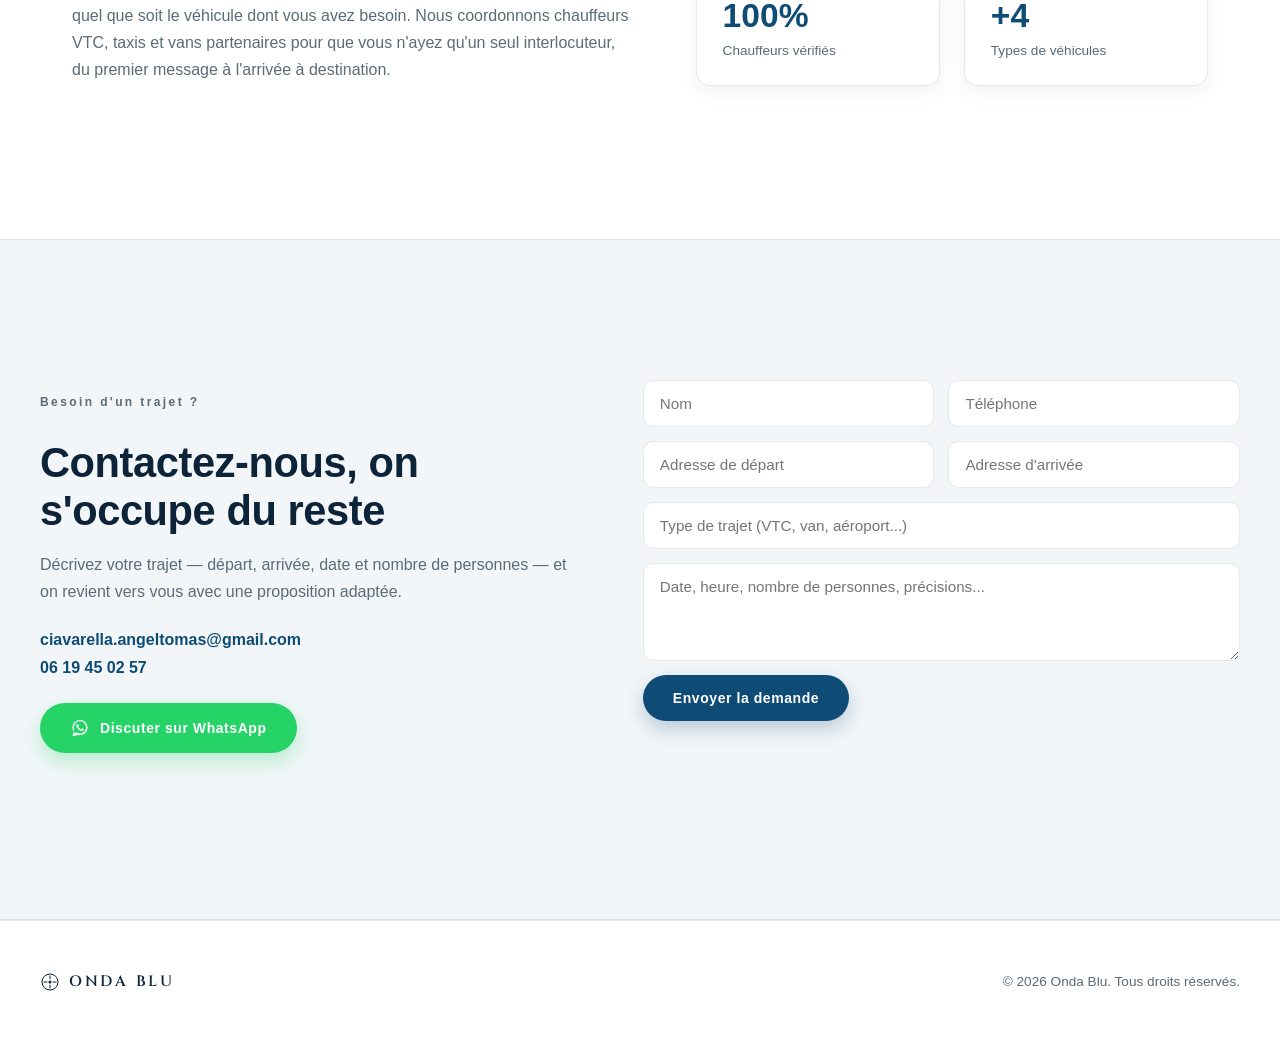
==== commit 511996e5: "Add WhatsApp contact, move QR to a printable poster, soften destinations copy Add a floating WhatsAp" ====
--- a/transport-concierge/index.html
+++ b/transport-concierge/index.html
@@ -136,11 +136,11 @@
 
   <section id="destinations" class="section section-dark">
     <div class="section-head reveal">
-      <p class="eyebrow">Notre terrain de jeu</p>
-      <h2>Les ports les plus prisés de Méditerranée</h2>
-      <p class="section-sub">Pour l'instant, on se concentre sur la Méditerranée et sa
-        clientèle yacht : Saint-Tropez, Monaco, la Sardaigne, la Corse, l'Italie. D'autres
-        régions viendront ensuite.</p>
+      <p class="eyebrow">Nos transferts</p>
+      <h2>Nos destinations</h2>
+      <p class="section-sub">Pour l'instant, on se concentre sur la Méditerranée :
+        Saint-Tropez, Monaco, la Sardaigne, la Corse, l'Italie. D'autres régions
+        viendront ensuite.</p>
     </div>
 
     <div class="destinations-grid">
@@ -191,6 +191,15 @@
         </div>
         <span class="destination-tag">Portofino</span>
         <p>Le petit port emblématique de la Riviera italienne.</p>
+      </article>
+
+      <article class="destination-card reveal">
+        <div class="destination-visual destination-visual-itineraire">
+          <svg viewBox="0 0 200 140" preserveAspectRatio="xMidYMax slice"><circle cx="40" cy="90" r="5" fill="currentColor"/><circle cx="100" cy="50" r="5" fill="currentColor"/><circle cx="160" cy="85" r="5" fill="currentColor"/><path d="M40 90Q70 60 100 50t60 35" stroke="currentColor" stroke-width="2" fill="none" stroke-dasharray="2 6" stroke-linecap="round"/></svg>
+        </div>
+        <span class="destination-tag">Itinéraire personnalisé</span>
+        <p>Une soirée entre plusieurs adresses (restaurant, boîte de nuit...) ?
+          Dites-nous vos envies, on construit l'itinéraire arrêt par arrêt.</p>
       </article>
 
       <article class="destination-card reveal">
@@ -264,13 +273,10 @@
           <a href="mailto:ciavarella.angeltomas@gmail.com">ciavarella.angeltomas@gmail.com</a>
           <a href="tel:+33619450257">06 19 45 02 57</a>
         </div>
-        <div class="qr-block">
-          <div class="qr-card">
-            <img src="assets/img/qr-contact.svg" alt="QR code à scanner pour m'appeler directement" width="120" height="120">
-          </div>
-          <p class="qr-caption">Sur le port ou au quai, scannez pour m'appeler directement —
-            je vous réserve votre trajet dans la foulée.</p>
-        </div>
+        <a class="btn btn-whatsapp" href="https://wa.me/33619450257?text=Bonjour%2C%20j%27ai%20besoin%20d%27un%20trajet" target="_blank" rel="noopener">
+          <svg viewBox="0 0 32 32" fill="currentColor" aria-hidden="true"><path d="M16.02 3C9.4 3 4 8.37 4 15c0 2.23.62 4.32 1.68 6.11L4 29l8.1-1.63A11.9 11.9 0 0 0 16.02 27C22.63 27 28 21.63 28 15S22.63 3 16.02 3zm0 21.7c-1.9 0-3.68-.5-5.22-1.4l-.37-.22-4.8.97 1-4.68-.24-.38A9.63 9.63 0 0 1 6.3 15c0-5.36 4.36-9.7 9.72-9.7 5.36 0 9.7 4.34 9.7 9.7 0 5.36-4.34 9.7-9.7 9.7zm5.3-7.25c-.29-.15-1.71-.85-1.98-.94-.27-.1-.46-.15-.66.14-.2.29-.75.94-.92 1.13-.17.2-.34.22-.63.08-.29-.15-1.22-.45-2.32-1.44-.86-.76-1.44-1.7-1.6-1.99-.17-.29-.02-.44.13-.59.13-.13.29-.34.44-.51.15-.17.2-.29.29-.48.1-.2.05-.37-.02-.51-.07-.15-.66-1.6-.9-2.19-.24-.57-.48-.5-.66-.5-.17-.01-.37-.01-.56-.01s-.51.07-.78.37c-.27.29-1.02 1-1.02 2.45s1.05 2.84 1.19 3.04c.15.2 2.07 3.16 5.02 4.43.7.3 1.25.48 1.68.62.7.22 1.34.19 1.85.11.56-.08 1.71-.7 1.95-1.37.24-.68.24-1.26.17-1.38-.07-.12-.26-.19-.55-.34z"/></svg>
+          Discuter sur WhatsApp
+        </a>
       </div>
       <form class="contact-form reveal" id="contact-form">
         <div class="form-row">
@@ -308,6 +314,10 @@
   </div>
 </div>
 
+<a class="whatsapp-float" href="https://wa.me/33619450257?text=Bonjour%2C%20j%27ai%20besoin%20d%27un%20trajet" target="_blank" rel="noopener" aria-label="Contacter sur WhatsApp">
+  <svg viewBox="0 0 32 32" fill="currentColor" aria-hidden="true"><path d="M16.02 3C9.4 3 4 8.37 4 15c0 2.23.62 4.32 1.68 6.11L4 29l8.1-1.63A11.9 11.9 0 0 0 16.02 27C22.63 27 28 21.63 28 15S22.63 3 16.02 3zm0 21.7c-1.9 0-3.68-.5-5.22-1.4l-.37-.22-4.8.97 1-4.68-.24-.38A9.63 9.63 0 0 1 6.3 15c0-5.36 4.36-9.7 9.72-9.7 5.36 0 9.7 4.34 9.7 9.7 0 5.36-4.34 9.7-9.7 9.7zm5.3-7.25c-.29-.15-1.71-.85-1.98-.94-.27-.1-.46-.15-.66.14-.2.29-.75.94-.92 1.13-.17.2-.34.22-.63.08-.29-.15-1.22-.45-2.32-1.44-.86-.76-1.44-1.7-1.6-1.99-.17-.29-.02-.44.13-.59.13-.13.29-.34.44-.51.15-.17.2-.29.29-.48.1-.2.05-.37-.02-.51-.07-.15-.66-1.6-.9-2.19-.24-.57-.48-.5-.66-.5-.17-.01-.37-.01-.56-.01s-.51.07-.78.37c-.27.29-1.02 1-1.02 2.45s1.05 2.84 1.19 3.04c.15.2 2.07 3.16 5.02 4.43.7.3 1.25.48 1.68.62.7.22 1.34.19 1.85.11.56-.08 1.71-.7 1.95-1.37.24-.68.24-1.26.17-1.38-.07-.12-.26-.19-.55-.34z"/></svg>
+</a>
+
 <script src="js/main.js"></script>
 </body>
 </html>
--- a/transport-concierge/css/style.css
+++ b/transport-concierge/css/style.css
@@ -337,6 +337,7 @@
 .destination-visual-rotondo { background: linear-gradient(160deg, #e9f0f6, #d2e2ee); }
 .destination-visual-calvi { background: linear-gradient(160deg, #eef1e9, #dde3d3); }
 .destination-visual-portofino { background: linear-gradient(160deg, #efeaf5, #ddd3ea); }
+.destination-visual-itineraire { background: linear-gradient(160deg, #eef1f8, #dbe1f0); }
 .destination-visual-more { background: linear-gradient(160deg, #f0f2f5, #dfe4e9); }
 .destination-tag {
   display: block;
@@ -430,25 +431,37 @@
 .contact-text p { color: var(--muted); line-height: 1.7; margin-bottom: 26px; }
 .contact-info { display: flex; flex-direction: column; gap: 10px; }
 .contact-info a { color: var(--accent); font-weight: 600; }
-.qr-block {
-  display: flex;
-  align-items: center;
-  gap: 18px;
-  margin-top: 30px;
-  padding-top: 26px;
-  border-top: 1px solid var(--line);
-}
-.qr-card {
-  flex-shrink: 0;
-  background: #fff;
-  padding: 10px;
-  border-radius: 10px;
-  border: 1px solid var(--line);
-  box-shadow: var(--shadow);
-  line-height: 0;
-}
-.qr-card img { display: block; width: 100px; height: 100px; }
-.qr-caption { color: var(--muted); font-size: .85rem; line-height: 1.5; margin: 0; }
+
+.btn-whatsapp {
+  display: inline-flex;
+  align-items: center;
+  gap: 10px;
+  margin-top: 26px;
+  background: #25d366;
+  color: #fff;
+  box-shadow: 0 8px 20px rgba(37,211,102,0.3);
+}
+.btn-whatsapp svg { width: 20px; height: 20px; }
+.btn-whatsapp:hover { transform: translateY(-2px); opacity: 0.94; }
+
+.whatsapp-float {
+  position: fixed;
+  right: 24px;
+  bottom: 24px;
+  z-index: 150;
+  width: 56px;
+  height: 56px;
+  border-radius: 50%;
+  background: #25d366;
+  color: #fff;
+  display: flex;
+  align-items: center;
+  justify-content: center;
+  box-shadow: 0 10px 24px rgba(37,211,102,0.4);
+  transition: transform .3s var(--ease);
+}
+.whatsapp-float svg { width: 30px; height: 30px; }
+.whatsapp-float:hover { transform: scale(1.08); }
 .contact-form {
   display: flex;
   flex-direction: column;
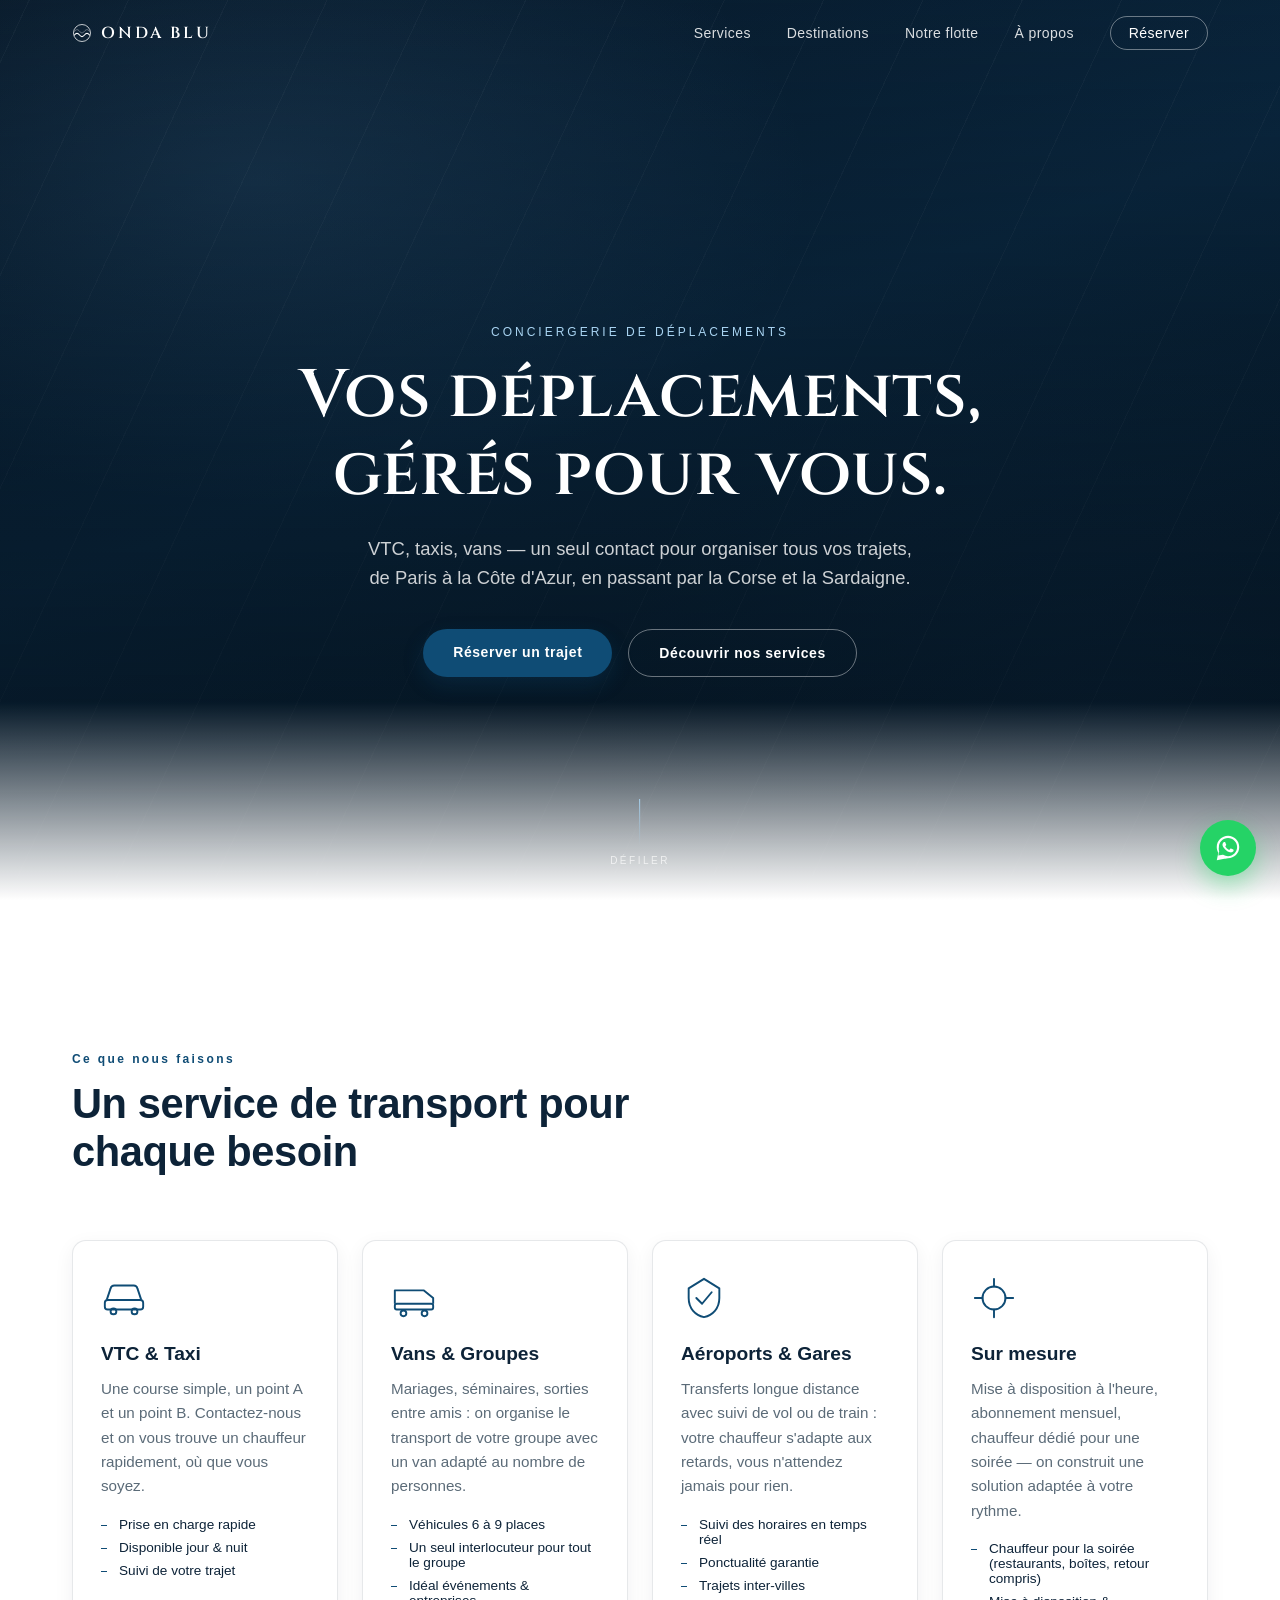
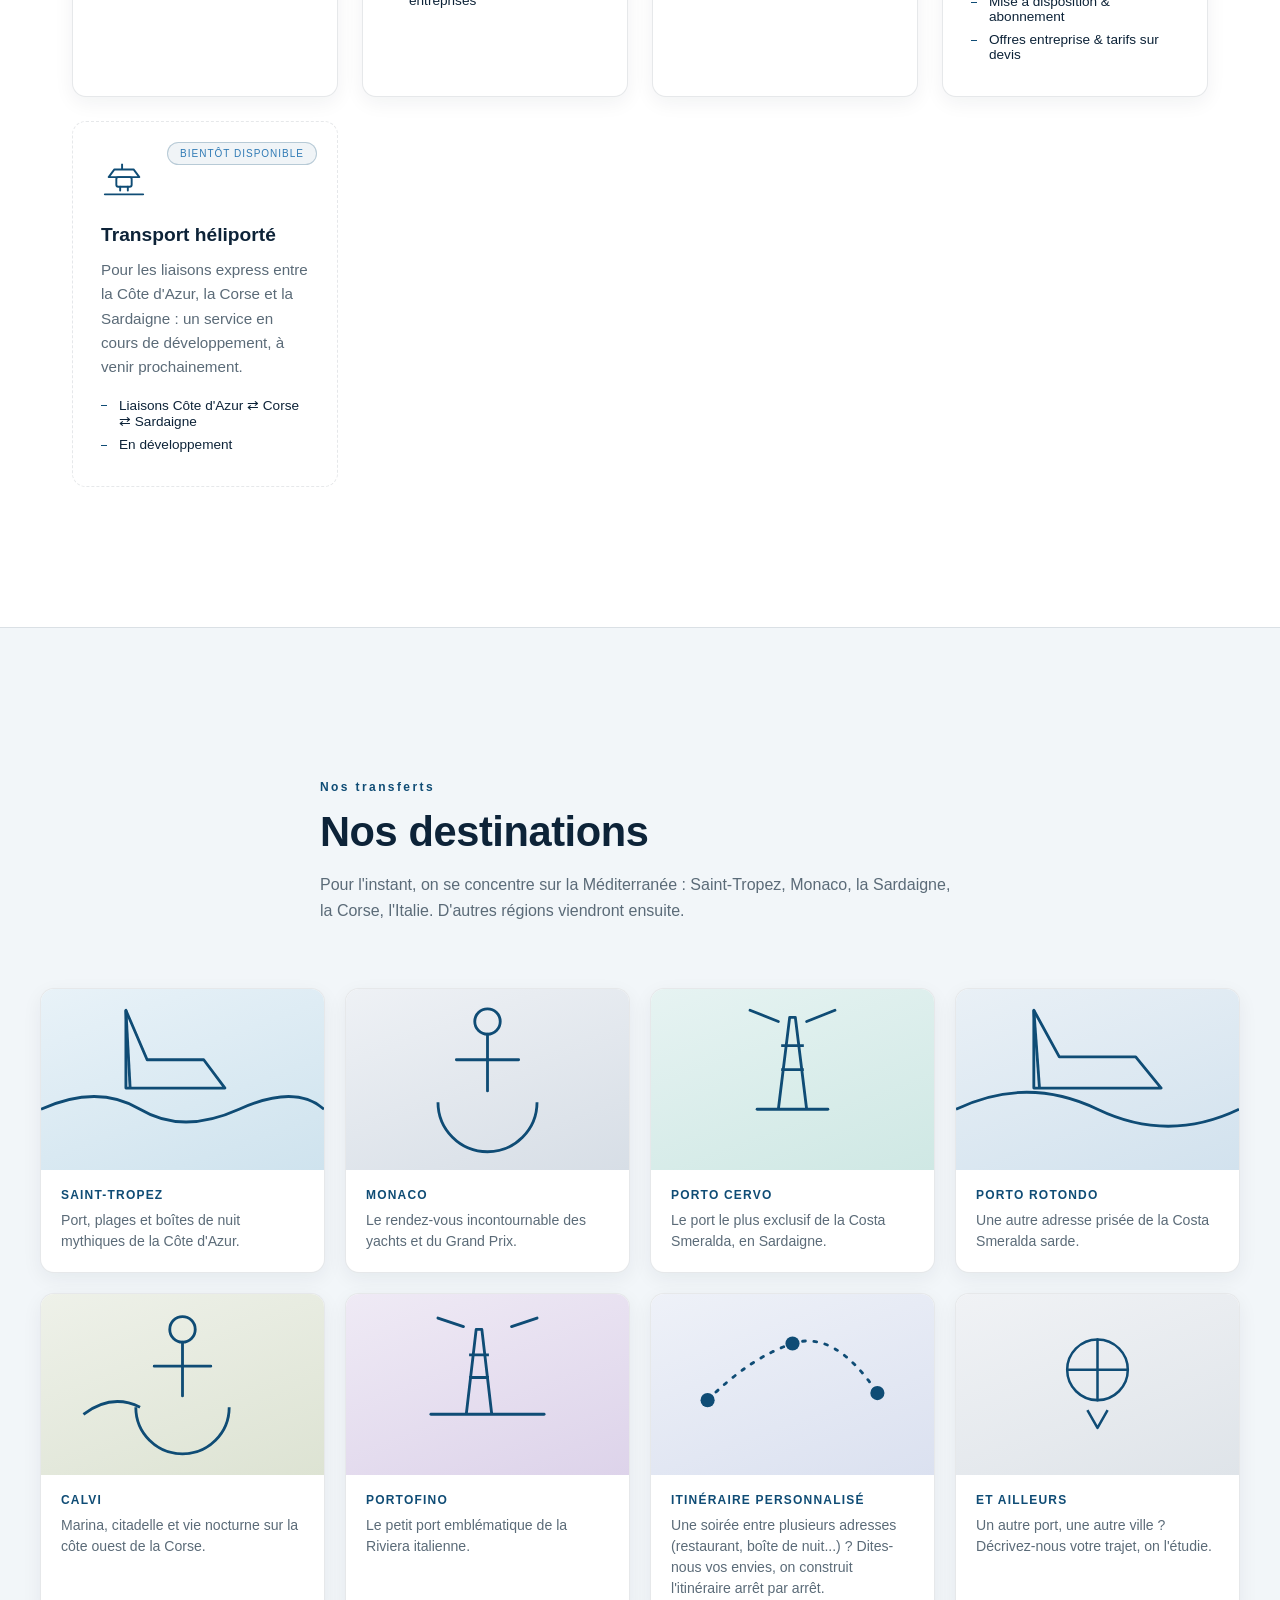
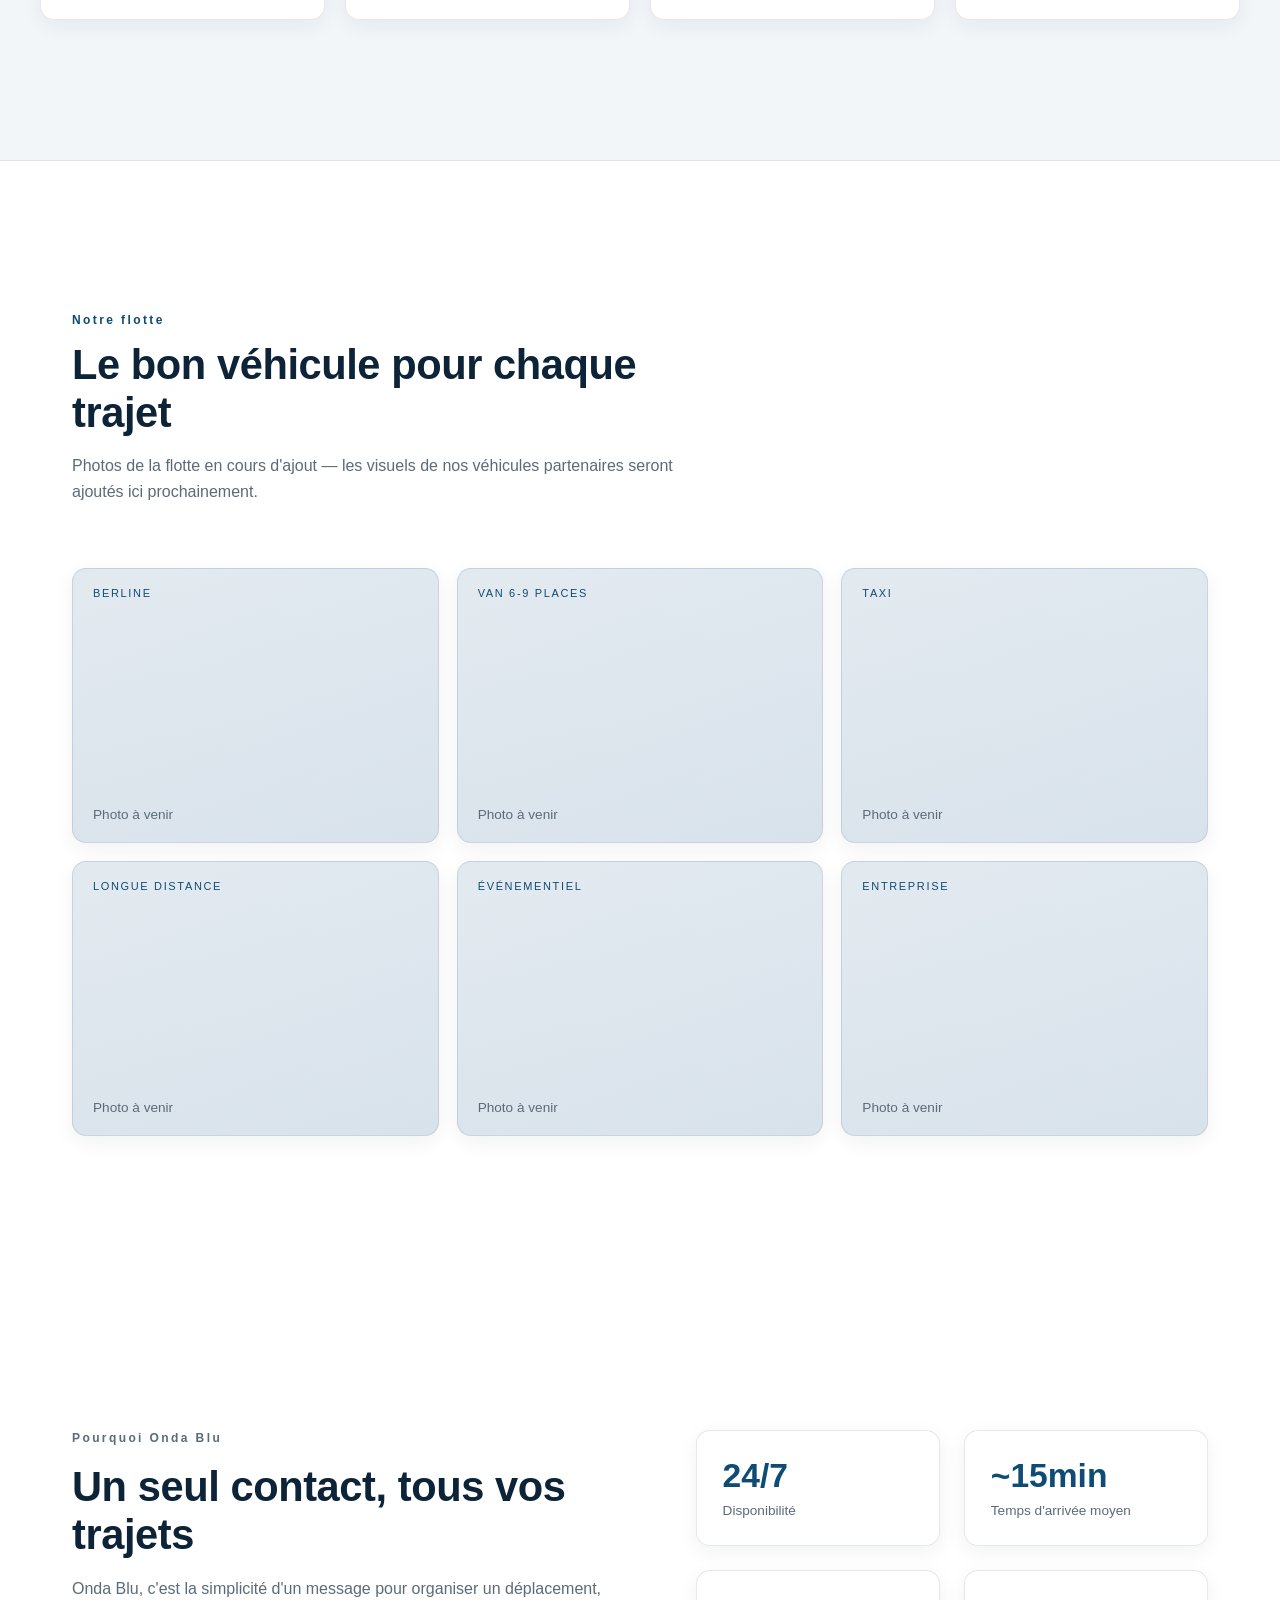
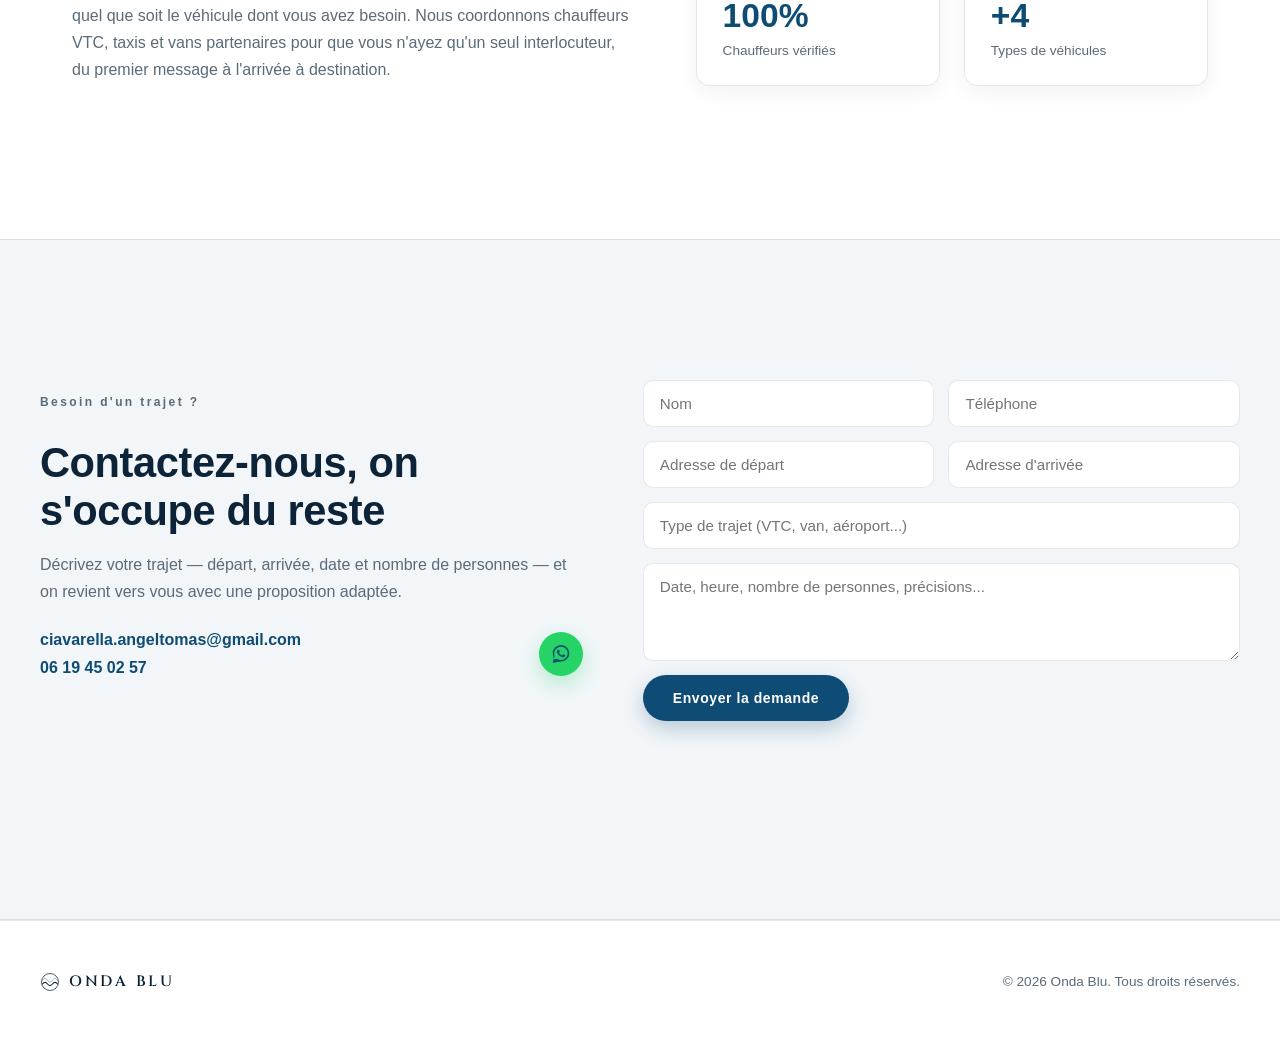
==== commit bb167b22: "Redesign logo as a wave mark, simplify WhatsApp CTA to a small bubble Replace the compass-like logo " ====
--- a/transport-concierge/index.html
+++ b/transport-concierge/index.html
@@ -16,7 +16,7 @@
 <nav id="navbar">
   <div class="nav-inner">
     <a href="#home" class="logo">
-      <svg class="logo-mark" viewBox="0 0 40 40" fill="none"><circle cx="20" cy="20" r="16" stroke="currentColor" stroke-width="2"/><circle cx="20" cy="20" r="3" fill="currentColor"/><g stroke="currentColor" stroke-width="2" stroke-linecap="round"><path d="M20 8v6M20 26v6M8 20h6M26 20h6"/></g></svg>
+      <svg class="logo-mark" viewBox="0 0 40 40" fill="none"><circle cx="20" cy="20" r="17" stroke="currentColor" stroke-width="1.5"/><path d="M5 24c3.3-4.3 6.7-4.3 10 0s6.7 4.3 10 0 6.7-4.3 10 0" stroke="currentColor" stroke-width="2.1" fill="none" stroke-linecap="round"/><path d="M5 16.5c3.3-4.3 6.7-4.3 10 0s6.7 4.3 10 0 6.7-4.3 10 0" stroke="currentColor" stroke-width="1.4" fill="none" stroke-linecap="round" opacity="0.5"/></svg>
       ONDA BLU
     </a>
     <button id="nav-toggle" aria-label="Ouvrir le menu">
@@ -269,14 +269,15 @@
         <h2>Contactez-nous, on s'occupe du reste</h2>
         <p>Décrivez votre trajet — départ, arrivée, date et nombre de personnes — et on revient
           vers vous avec une proposition adaptée.</p>
-        <div class="contact-info">
-          <a href="mailto:ciavarella.angeltomas@gmail.com">ciavarella.angeltomas@gmail.com</a>
-          <a href="tel:+33619450257">06 19 45 02 57</a>
-        </div>
-        <a class="btn btn-whatsapp" href="https://wa.me/33619450257?text=Bonjour%2C%20j%27ai%20besoin%20d%27un%20trajet" target="_blank" rel="noopener">
-          <svg viewBox="0 0 32 32" fill="currentColor" aria-hidden="true"><path d="M16.02 3C9.4 3 4 8.37 4 15c0 2.23.62 4.32 1.68 6.11L4 29l8.1-1.63A11.9 11.9 0 0 0 16.02 27C22.63 27 28 21.63 28 15S22.63 3 16.02 3zm0 21.7c-1.9 0-3.68-.5-5.22-1.4l-.37-.22-4.8.97 1-4.68-.24-.38A9.63 9.63 0 0 1 6.3 15c0-5.36 4.36-9.7 9.72-9.7 5.36 0 9.7 4.34 9.7 9.7 0 5.36-4.34 9.7-9.7 9.7zm5.3-7.25c-.29-.15-1.71-.85-1.98-.94-.27-.1-.46-.15-.66.14-.2.29-.75.94-.92 1.13-.17.2-.34.22-.63.08-.29-.15-1.22-.45-2.32-1.44-.86-.76-1.44-1.7-1.6-1.99-.17-.29-.02-.44.13-.59.13-.13.29-.34.44-.51.15-.17.2-.29.29-.48.1-.2.05-.37-.02-.51-.07-.15-.66-1.6-.9-2.19-.24-.57-.48-.5-.66-.5-.17-.01-.37-.01-.56-.01s-.51.07-.78.37c-.27.29-1.02 1-1.02 2.45s1.05 2.84 1.19 3.04c.15.2 2.07 3.16 5.02 4.43.7.3 1.25.48 1.68.62.7.22 1.34.19 1.85.11.56-.08 1.71-.7 1.95-1.37.24-.68.24-1.26.17-1.38-.07-.12-.26-.19-.55-.34z"/></svg>
-          Discuter sur WhatsApp
-        </a>
+        <div class="contact-info contact-info-row">
+          <div class="contact-info-text">
+            <a href="mailto:ciavarella.angeltomas@gmail.com">ciavarella.angeltomas@gmail.com</a>
+            <a href="tel:+33619450257">06 19 45 02 57</a>
+          </div>
+          <a class="whatsapp-bubble" href="https://wa.me/33619450257?text=Bonjour%2C%20j%27ai%20besoin%20d%27un%20trajet" target="_blank" rel="noopener" aria-label="Contacter sur WhatsApp">
+            <svg viewBox="0 0 32 32" fill="currentColor" aria-hidden="true"><path d="M16.02 3C9.4 3 4 8.37 4 15c0 2.23.62 4.32 1.68 6.11L4 29l8.1-1.63A11.9 11.9 0 0 0 16.02 27C22.63 27 28 21.63 28 15S22.63 3 16.02 3zm0 21.7c-1.9 0-3.68-.5-5.22-1.4l-.37-.22-4.8.97 1-4.68-.24-.38A9.63 9.63 0 0 1 6.3 15c0-5.36 4.36-9.7 9.72-9.7 5.36 0 9.7 4.34 9.7 9.7 0 5.36-4.34 9.7-9.7 9.7zm5.3-7.25c-.29-.15-1.71-.85-1.98-.94-.27-.1-.46-.15-.66.14-.2.29-.75.94-.92 1.13-.17.2-.34.22-.63.08-.29-.15-1.22-.45-2.32-1.44-.86-.76-1.44-1.7-1.6-1.99-.17-.29-.02-.44.13-.59.13-.13.29-.34.44-.51.15-.17.2-.29.29-.48.1-.2.05-.37-.02-.51-.07-.15-.66-1.6-.9-2.19-.24-.57-.48-.5-.66-.5-.17-.01-.37-.01-.56-.01s-.51.07-.78.37c-.27.29-1.02 1-1.02 2.45s1.05 2.84 1.19 3.04c.15.2 2.07 3.16 5.02 4.43.7.3 1.25.48 1.68.62.7.22 1.34.19 1.85.11.56-.08 1.71-.7 1.95-1.37.24-.68.24-1.26.17-1.38-.07-.12-.26-.19-.55-.34z"/></svg>
+          </a>
+        </div>
       </div>
       <form class="contact-form reveal" id="contact-form">
         <div class="form-row">
@@ -300,7 +301,7 @@
 <footer class="footer">
   <div class="footer-inner">
     <span class="logo">
-      <svg class="logo-mark" viewBox="0 0 40 40" fill="none"><circle cx="20" cy="20" r="16" stroke="currentColor" stroke-width="2"/><circle cx="20" cy="20" r="3" fill="currentColor"/><g stroke="currentColor" stroke-width="2" stroke-linecap="round"><path d="M20 8v6M20 26v6M8 20h6M26 20h6"/></g></svg>
+      <svg class="logo-mark" viewBox="0 0 40 40" fill="none"><circle cx="20" cy="20" r="17" stroke="currentColor" stroke-width="1.5"/><path d="M5 24c3.3-4.3 6.7-4.3 10 0s6.7 4.3 10 0 6.7-4.3 10 0" stroke="currentColor" stroke-width="2.1" fill="none" stroke-linecap="round"/><path d="M5 16.5c3.3-4.3 6.7-4.3 10 0s6.7 4.3 10 0 6.7-4.3 10 0" stroke="currentColor" stroke-width="1.4" fill="none" stroke-linecap="round" opacity="0.5"/></svg>
       ONDA BLU
     </span>
     <p>&copy; <span id="year"></span> Onda Blu. Tous droits réservés.</p>
--- a/transport-concierge/css/style.css
+++ b/transport-concierge/css/style.css
@@ -431,18 +431,24 @@
 .contact-text p { color: var(--muted); line-height: 1.7; margin-bottom: 26px; }
 .contact-info { display: flex; flex-direction: column; gap: 10px; }
 .contact-info a { color: var(--accent); font-weight: 600; }
-
-.btn-whatsapp {
-  display: inline-flex;
-  align-items: center;
-  gap: 10px;
-  margin-top: 26px;
+.contact-info-row { flex-direction: row; align-items: center; justify-content: space-between; }
+.contact-info-text { display: flex; flex-direction: column; gap: 10px; }
+
+.whatsapp-bubble {
+  flex-shrink: 0;
+  width: 44px;
+  height: 44px;
+  border-radius: 50%;
   background: #25d366;
   color: #fff;
+  display: flex;
+  align-items: center;
+  justify-content: center;
   box-shadow: 0 8px 20px rgba(37,211,102,0.3);
-}
-.btn-whatsapp svg { width: 20px; height: 20px; }
-.btn-whatsapp:hover { transform: translateY(-2px); opacity: 0.94; }
+  transition: transform .3s var(--ease);
+}
+.whatsapp-bubble svg { width: 22px; height: 22px; }
+.whatsapp-bubble:hover { transform: scale(1.08); }
 
 .whatsapp-float {
   position: fixed;
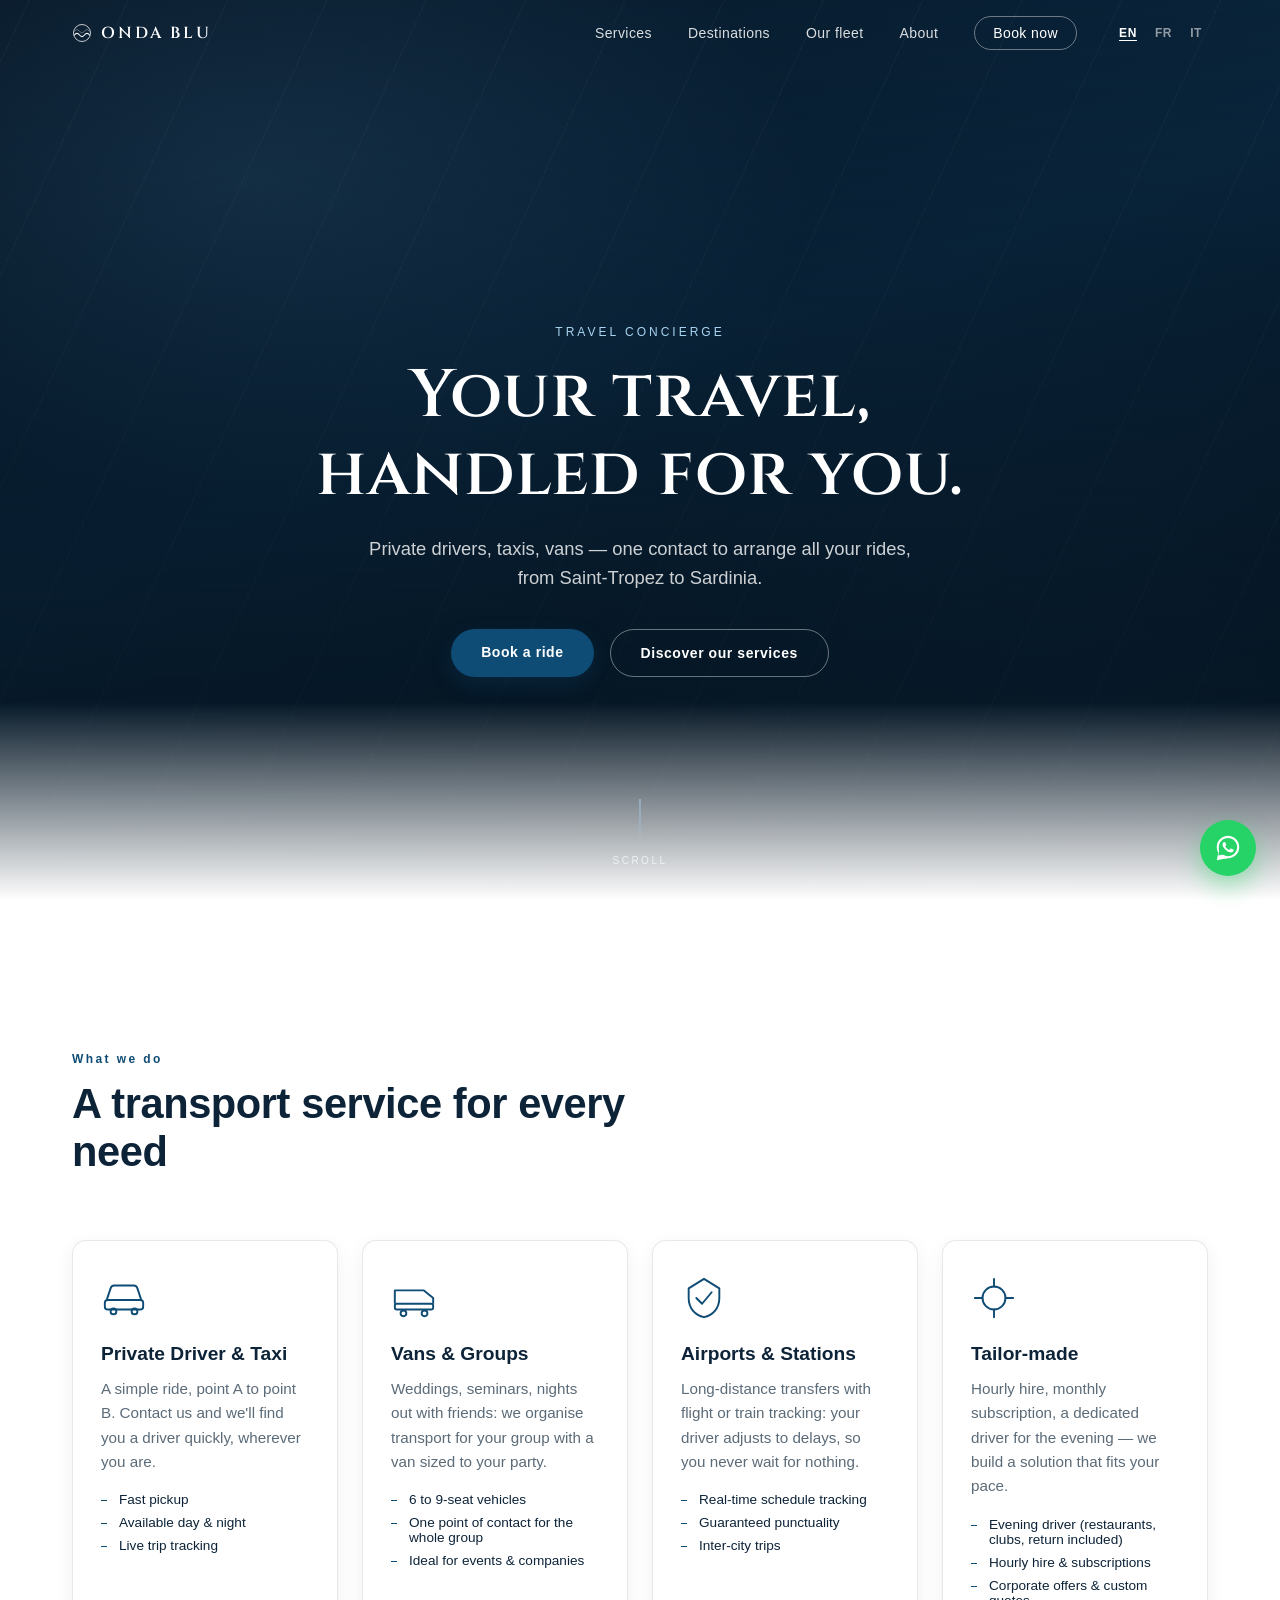
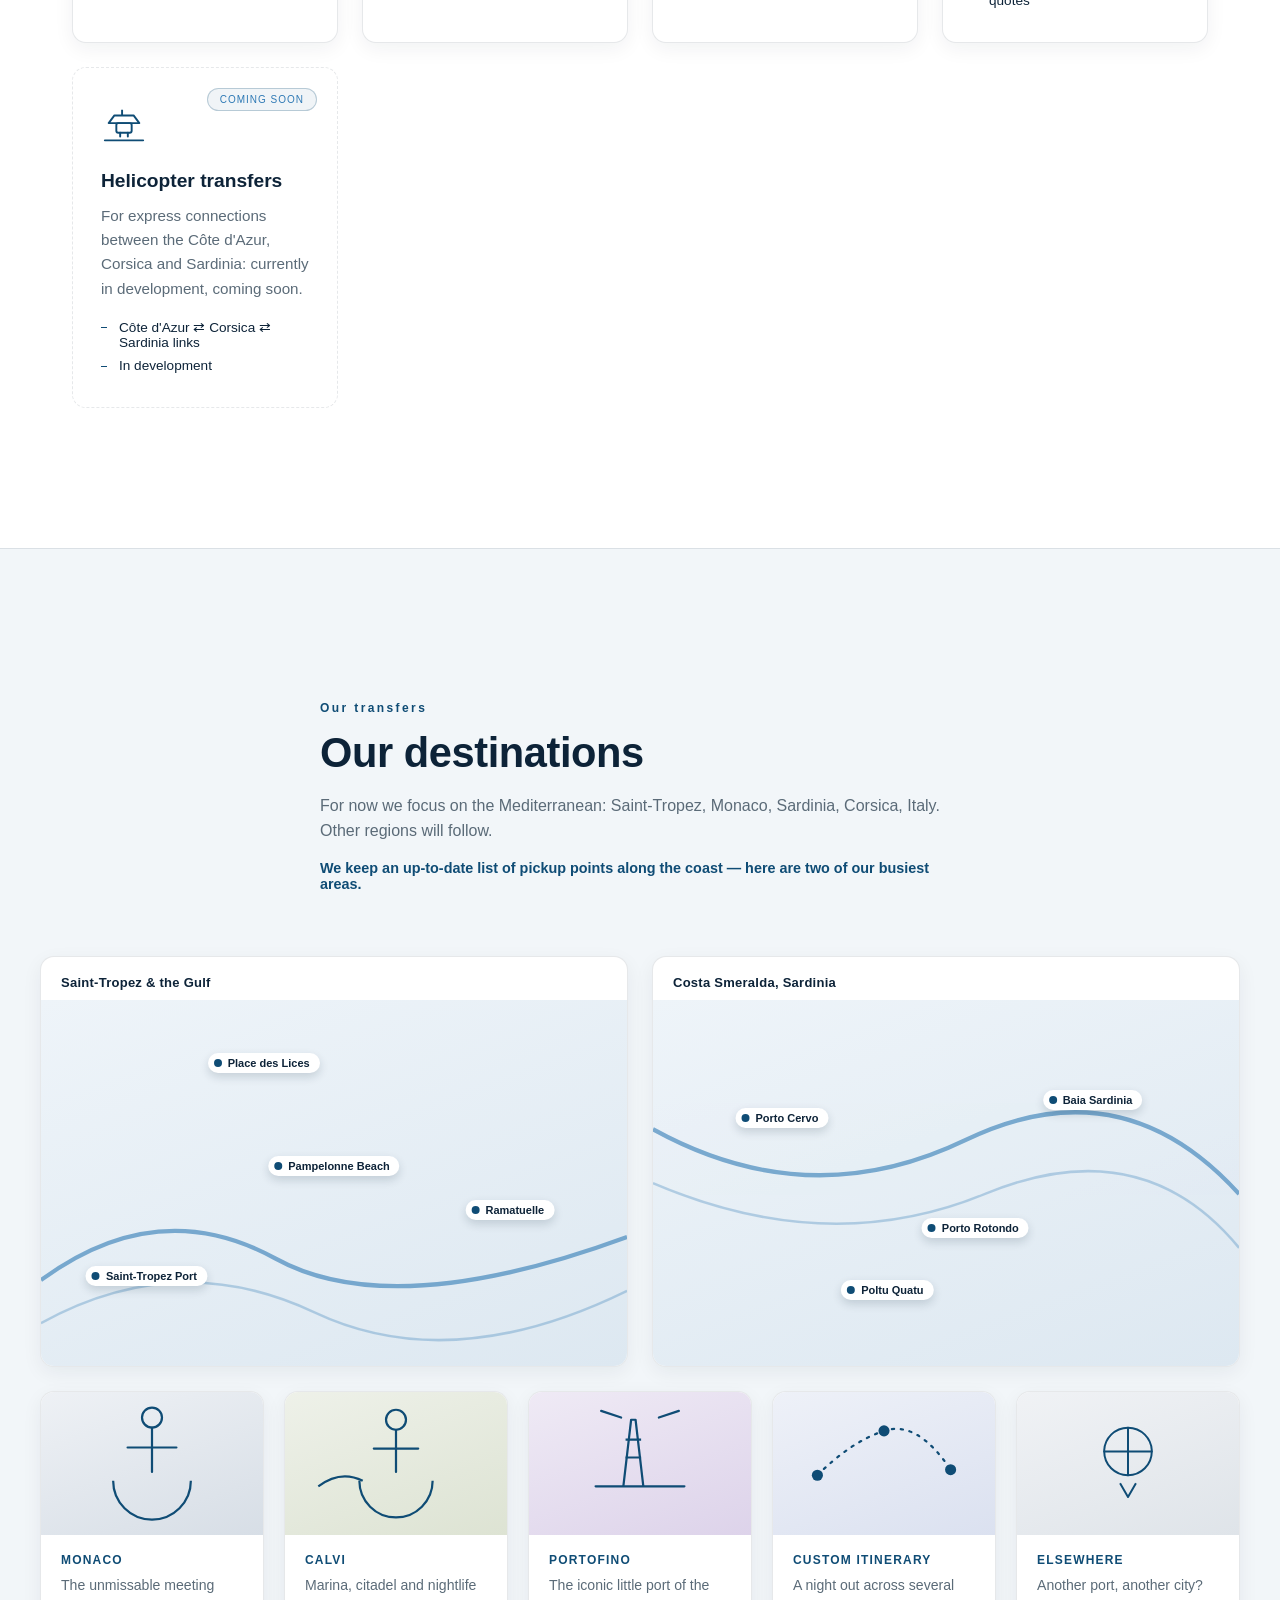
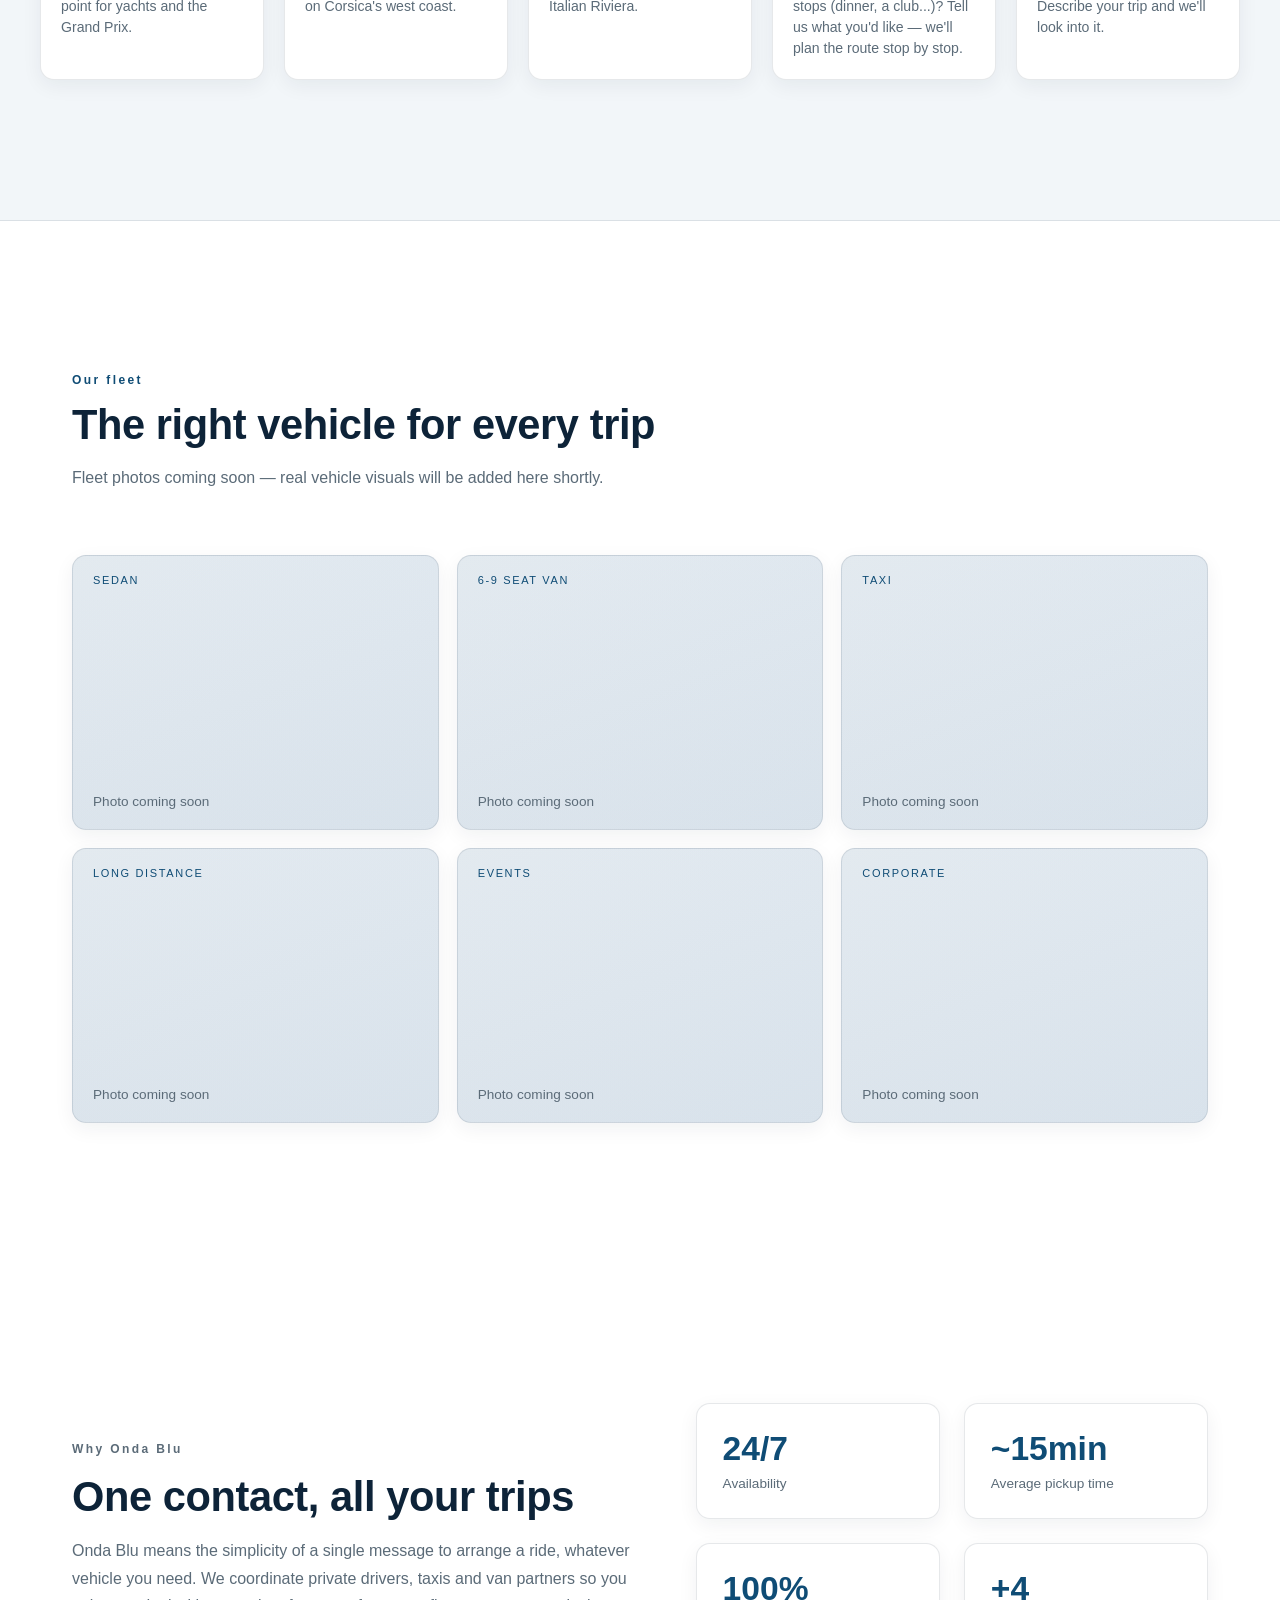
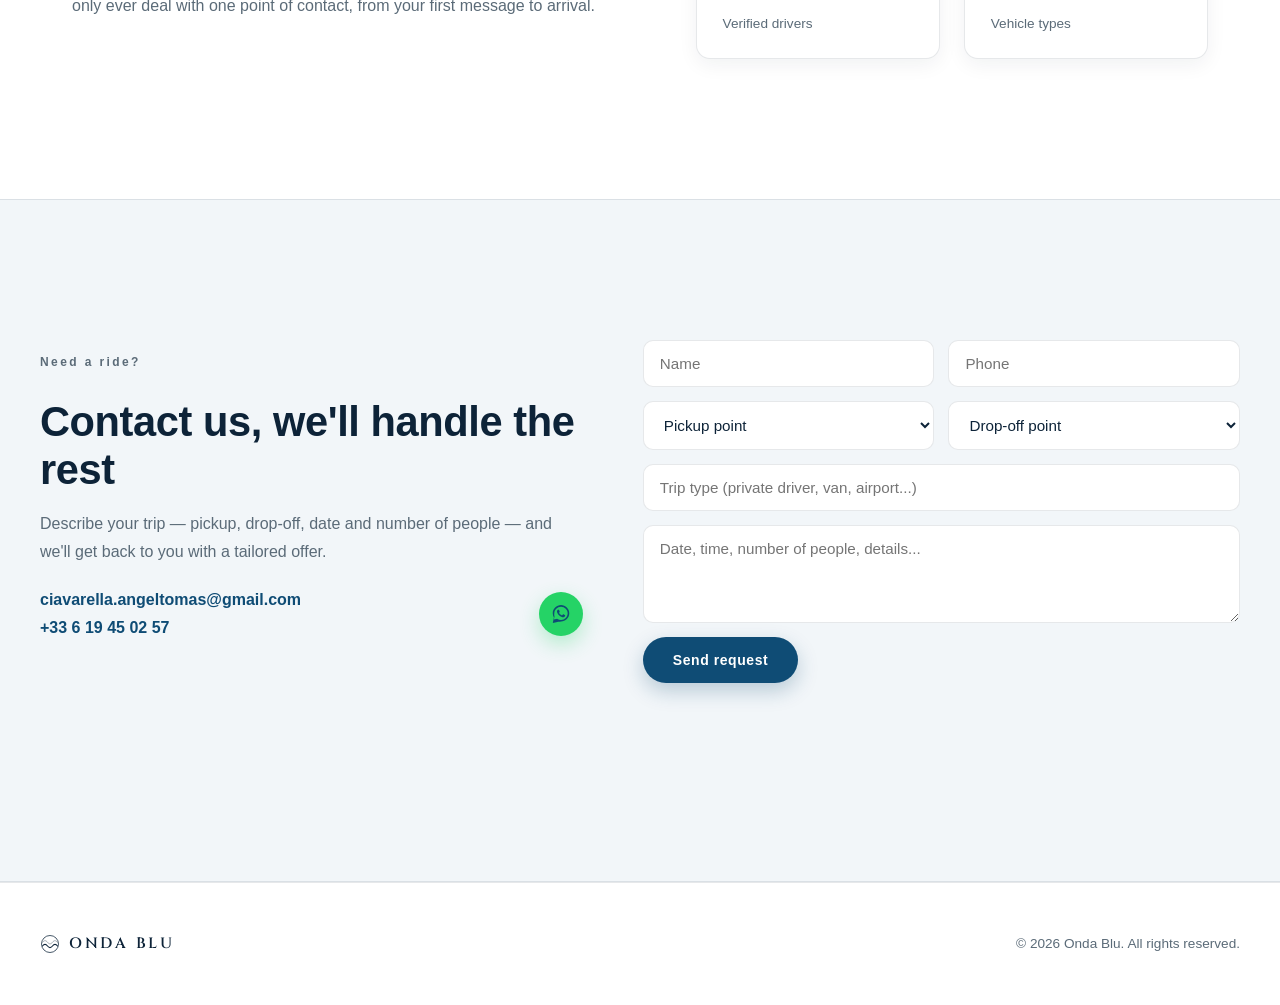
==== commit 2dbd994b: "Add EN/FR/IT language switcher and illustrated pickup-point maps - New js/i18n.js with English (defa" ====
--- a/transport-concierge/index.html
+++ b/transport-concierge/index.html
@@ -1,10 +1,10 @@
 <!DOCTYPE html>
-<html lang="fr">
+<html lang="en">
 <head>
 <meta charset="UTF-8">
 <meta name="viewport" content="width=device-width, initial-scale=1.0">
-<title>Onda Blu — Concierge de déplacements</title>
-<meta name="description" content="Onda Blu : un seul contact pour organiser tous vos trajets — VTC, taxis, vans, transferts aéroport et longue distance en Méditerranée.">
+<title>Onda Blu — Travel Concierge</title>
+<meta name="description" content="Onda Blu: one contact to arrange all your rides — private driver, taxi, van, airport and long-distance transfers across the Mediterranean.">
 <link rel="icon" href="data:,">
 <link rel="preconnect" href="https://fonts.googleapis.com">
 <link rel="preconnect" href="https://fonts.gstatic.com" crossorigin>
@@ -19,15 +19,20 @@
       <svg class="logo-mark" viewBox="0 0 40 40" fill="none"><circle cx="20" cy="20" r="17" stroke="currentColor" stroke-width="1.5"/><path d="M5 24c3.3-4.3 6.7-4.3 10 0s6.7 4.3 10 0 6.7-4.3 10 0" stroke="currentColor" stroke-width="2.1" fill="none" stroke-linecap="round"/><path d="M5 16.5c3.3-4.3 6.7-4.3 10 0s6.7 4.3 10 0 6.7-4.3 10 0" stroke="currentColor" stroke-width="1.4" fill="none" stroke-linecap="round" opacity="0.5"/></svg>
       ONDA BLU
     </a>
-    <button id="nav-toggle" aria-label="Ouvrir le menu">
+    <button id="nav-toggle" aria-label="Open menu">
       <span></span><span></span><span></span>
     </button>
     <ul id="nav-links">
-      <li><a href="#services">Services</a></li>
-      <li><a href="#destinations">Destinations</a></li>
-      <li><a href="#flotte">Notre flotte</a></li>
-      <li><a href="#about">À propos</a></li>
-      <li><a href="#contact" class="nav-cta">Réserver</a></li>
+      <li><a href="#services" data-i18n="nav.services">Services</a></li>
+      <li><a href="#destinations" data-i18n="nav.destinations">Destinations</a></li>
+      <li><a href="#flotte" data-i18n="nav.fleet">Our fleet</a></li>
+      <li><a href="#about" data-i18n="nav.about">About</a></li>
+      <li><a href="#contact" class="nav-cta" data-i18n="nav.cta">Book now</a></li>
+      <li class="lang-switch">
+        <button class="lang-btn" data-lang="en">EN</button>
+        <button class="lang-btn" data-lang="fr">FR</button>
+        <button class="lang-btn" data-lang="it">IT</button>
+      </li>
     </ul>
   </div>
 </nav>
@@ -36,18 +41,18 @@
   <div class="hero-bg" id="hero-bg"></div>
   <div class="hero-overlay"></div>
   <div class="hero-content">
-    <p class="hero-kicker reveal">CONCIERGERIE DE DÉPLACEMENTS</p>
-    <h1 class="reveal">Vos déplacements,<br>gérés pour vous.</h1>
-    <p class="hero-sub reveal">VTC, taxis, vans — un seul contact pour organiser tous vos trajets,
-      de Paris à la Côte d'Azur, en passant par la Corse et la Sardaigne.</p>
+    <p class="hero-kicker reveal" data-i18n="hero.kicker">TRAVEL CONCIERGE</p>
+    <h1 class="reveal" data-i18n="hero.h1" data-i18n-html="1">Your travel,<br>handled for you.</h1>
+    <p class="hero-sub reveal" data-i18n="hero.sub">Private drivers, taxis, vans — one contact to arrange all your
+      rides, from Saint-Tropez to Sardinia.</p>
     <div class="hero-actions reveal">
-      <a href="#contact" class="btn btn-primary">Réserver un trajet</a>
-      <a href="#services" class="btn btn-ghost">Découvrir nos services</a>
+      <a href="#contact" class="btn btn-primary" data-i18n="hero.btnPrimary">Book a ride</a>
+      <a href="#services" class="btn btn-ghost" data-i18n="hero.btnGhost">Discover our services</a>
     </div>
   </div>
-  <a href="#services" class="scroll-cue" aria-label="Défiler">
+  <a href="#services" class="scroll-cue" aria-label="Scroll">
     <span class="scroll-line"></span>
-    <span class="scroll-text">DÉFILER</span>
+    <span class="scroll-text" data-i18n="hero.scroll">SCROLL</span>
   </a>
 </header>
 
@@ -55,8 +60,8 @@
 
   <section id="services" class="section">
     <div class="section-head reveal">
-      <p class="eyebrow">Ce que nous faisons</p>
-      <h2>Un service de transport pour chaque besoin</h2>
+      <p class="eyebrow" data-i18n="services.eyebrow">What we do</p>
+      <h2 data-i18n="services.h2">A transport service for every need</h2>
     </div>
 
     <div class="services-grid">
@@ -65,13 +70,13 @@
         <div class="service-icon">
           <svg viewBox="0 0 48 48" fill="none"><path d="M6 26l4-12a4 4 0 0 1 4-3h20a4 4 0 0 1 4 3l4 12" stroke="currentColor" stroke-width="2" stroke-linejoin="round"/><rect x="4" y="26" width="40" height="10" rx="3" stroke="currentColor" stroke-width="2"/><circle cx="13" cy="38" r="3" stroke="currentColor" stroke-width="2"/><circle cx="35" cy="38" r="3" stroke="currentColor" stroke-width="2"/></svg>
         </div>
-        <h3>VTC &amp; Taxi</h3>
-        <p>Une course simple, un point A et un point B. Contactez-nous et on vous trouve un
-          chauffeur rapidement, où que vous soyez.</p>
-        <ul class="service-list">
-          <li>Prise en charge rapide</li>
-          <li>Disponible jour &amp; nuit</li>
-          <li>Suivi de votre trajet</li>
+        <h3 data-i18n="services.card1.title">Private Driver &amp; Taxi</h3>
+        <p data-i18n="services.card1.desc">A simple ride, point A to point B. Contact us and we'll find you a
+          driver quickly, wherever you are.</p>
+        <ul class="service-list">
+          <li data-i18n="services.card1.li1">Fast pickup</li>
+          <li data-i18n="services.card1.li2">Available day &amp; night</li>
+          <li data-i18n="services.card1.li3">Live trip tracking</li>
         </ul>
       </article>
 
@@ -79,13 +84,13 @@
         <div class="service-icon">
           <svg viewBox="0 0 48 48" fill="none"><path d="M4 30V16h30l10 8v6" stroke="currentColor" stroke-width="2" stroke-linejoin="round"/><rect x="4" y="30" width="40" height="6" rx="2" stroke="currentColor" stroke-width="2"/><circle cx="13" cy="40" r="3" stroke="currentColor" stroke-width="2"/><circle cx="35" cy="40" r="3" stroke="currentColor" stroke-width="2"/></svg>
         </div>
-        <h3>Vans &amp; Groupes</h3>
-        <p>Mariages, séminaires, sorties entre amis : on organise le transport de votre groupe
-          avec un van adapté au nombre de personnes.</p>
-        <ul class="service-list">
-          <li>Véhicules 6 à 9 places</li>
-          <li>Un seul interlocuteur pour tout le groupe</li>
-          <li>Idéal événements &amp; entreprises</li>
+        <h3 data-i18n="services.card2.title">Vans &amp; Groups</h3>
+        <p data-i18n="services.card2.desc">Weddings, seminars, nights out with friends: we organise transport for
+          your group with a van sized to your party.</p>
+        <ul class="service-list">
+          <li data-i18n="services.card2.li1">6 to 9-seat vehicles</li>
+          <li data-i18n="services.card2.li2">One point of contact for the whole group</li>
+          <li data-i18n="services.card2.li3">Ideal for events &amp; companies</li>
         </ul>
       </article>
 
@@ -93,13 +98,13 @@
         <div class="service-icon">
           <svg viewBox="0 0 48 48" fill="none"><path d="M24 4l16 10v10c0 11-7 18-16 20-9-2-16-9-16-20V14z" stroke="currentColor" stroke-width="2" stroke-linejoin="round"/><path d="M16 24l6 6 10-12" stroke="currentColor" stroke-width="2" stroke-linecap="round" stroke-linejoin="round"/></svg>
         </div>
-        <h3>Aéroports &amp; Gares</h3>
-        <p>Transferts longue distance avec suivi de vol ou de train : votre chauffeur s'adapte
-          aux retards, vous n'attendez jamais pour rien.</p>
-        <ul class="service-list">
-          <li>Suivi des horaires en temps réel</li>
-          <li>Ponctualité garantie</li>
-          <li>Trajets inter-villes</li>
+        <h3 data-i18n="services.card3.title">Airports &amp; Stations</h3>
+        <p data-i18n="services.card3.desc">Long-distance transfers with flight or train tracking: your driver
+          adjusts to delays, so you never wait for nothing.</p>
+        <ul class="service-list">
+          <li data-i18n="services.card3.li1">Real-time schedule tracking</li>
+          <li data-i18n="services.card3.li2">Guaranteed punctuality</li>
+          <li data-i18n="services.card3.li3">Inter-city trips</li>
         </ul>
       </article>
 
@@ -107,27 +112,27 @@
         <div class="service-icon">
           <svg viewBox="0 0 48 48" fill="none"><path d="M24 4v8M24 36v8M4 24h8M36 24h8" stroke="currentColor" stroke-width="2" stroke-linecap="round"/><circle cx="24" cy="24" r="12" stroke="currentColor" stroke-width="2"/></svg>
         </div>
-        <h3>Sur mesure</h3>
-        <p>Mise à disposition à l'heure, abonnement mensuel, chauffeur dédié pour une soirée —
-          on construit une solution adaptée à votre rythme.</p>
-        <ul class="service-list">
-          <li>Chauffeur pour la soirée (restaurants, boîtes, retour compris)</li>
-          <li>Mise à disposition &amp; abonnement</li>
-          <li>Offres entreprise &amp; tarifs sur devis</li>
+        <h3 data-i18n="services.card4.title">Tailor-made</h3>
+        <p data-i18n="services.card4.desc">Hourly hire, monthly subscription, a dedicated driver for the evening
+          — we build a solution that fits your pace.</p>
+        <ul class="service-list">
+          <li data-i18n="services.card4.li1">Evening driver (restaurants, clubs, return included)</li>
+          <li data-i18n="services.card4.li2">Hourly hire &amp; subscriptions</li>
+          <li data-i18n="services.card4.li3">Corporate offers &amp; custom quotes</li>
         </ul>
       </article>
 
       <article class="service-card service-card-soon reveal">
-        <span class="badge-soon">Bientôt disponible</span>
+        <span class="badge-soon" data-i18n="services.card5.badge">Coming soon</span>
         <div class="service-icon">
           <svg viewBox="0 0 48 48" fill="none"><path d="M22 8v6M14 14h20l6 8H8l6-8z" stroke="currentColor" stroke-width="2" stroke-linejoin="round"/><rect x="16" y="22" width="16" height="10" rx="2" stroke="currentColor" stroke-width="2"/><path d="M4 40h40M20 32v4M28 32v4" stroke="currentColor" stroke-width="2" stroke-linecap="round"/></svg>
         </div>
-        <h3>Transport héliporté</h3>
-        <p>Pour les liaisons express entre la Côte d'Azur, la Corse et la Sardaigne : un
-          service en cours de développement, à venir prochainement.</p>
-        <ul class="service-list">
-          <li>Liaisons Côte d'Azur ⇄ Corse ⇄ Sardaigne</li>
-          <li>En développement</li>
+        <h3 data-i18n="services.card5.title">Helicopter transfers</h3>
+        <p data-i18n="services.card5.desc">For express connections between the Côte d'Azur, Corsica and Sardinia:
+          currently in development, coming soon.</p>
+        <ul class="service-list">
+          <li data-i18n="services.card5.li1">Côte d'Azur ⇄ Corsica ⇄ Sardinia links</li>
+          <li data-i18n="services.card5.li2">In development</li>
         </ul>
       </article>
 
@@ -136,45 +141,52 @@
 
   <section id="destinations" class="section section-dark">
     <div class="section-head reveal">
-      <p class="eyebrow">Nos transferts</p>
-      <h2>Nos destinations</h2>
-      <p class="section-sub">Pour l'instant, on se concentre sur la Méditerranée :
-        Saint-Tropez, Monaco, la Sardaigne, la Corse, l'Italie. D'autres régions
-        viendront ensuite.</p>
-    </div>
-
-    <div class="destinations-grid">
-
-      <article class="destination-card reveal">
-        <div class="destination-visual destination-visual-azur">
-          <svg viewBox="0 0 200 140" preserveAspectRatio="xMidYMax slice"><path d="M60 30v55h70l-15-20h-40l-15-35z" stroke="currentColor" stroke-width="2" fill="none" stroke-linejoin="round"/><path d="M60 30l3 55" stroke="currentColor" stroke-width="2"/><path d="M0 100q40-18 70 0t70 0 60 0" stroke="currentColor" stroke-width="2" fill="none"/></svg>
-        </div>
-        <span class="destination-tag">Saint-Tropez</span>
-        <p>Port, plages et boîtes de nuit mythiques de la Côte d'Azur.</p>
-      </article>
+      <p class="eyebrow" data-i18n="destinations.eyebrow">Our transfers</p>
+      <h2 data-i18n="destinations.h2">Our destinations</h2>
+      <p class="section-sub" data-i18n="destinations.sub">For now we focus on the Mediterranean: Saint-Tropez,
+        Monaco, Sardinia, Corsica, Italy. Other regions will follow.</p>
+      <p class="section-note reveal" data-i18n="destinations.note">We keep an up-to-date list of pickup points
+        along the coast — here are two of our busiest areas.</p>
+    </div>
+
+    <div class="maps-grid">
+
+      <div class="map-panel reveal">
+        <p class="map-panel-title" data-i18n="map.sttropez.title">Saint-Tropez &amp; the Gulf</p>
+        <div class="map-panel-body">
+          <svg class="map-bg" viewBox="0 0 300 170" preserveAspectRatio="none"><path d="M0 130Q60 90 120 120T300 110" stroke="currentColor" stroke-width="2" fill="none"/><path d="M0 150Q70 115 140 145T300 135" stroke="currentColor" stroke-width="1.2" fill="none" opacity="0.5"/></svg>
+          <div class="map-pins">
+            <span class="map-pin" style="left:18%;top:78%"><i></i><span data-i18n="map.sttropez.pin1">Saint-Tropez Port</span></span>
+            <span class="map-pin" style="left:50%;top:48%"><i></i><span data-i18n="map.sttropez.pin2">Pampelonne Beach</span></span>
+            <span class="map-pin" style="left:38%;top:20%"><i></i><span data-i18n="map.sttropez.pin3">Place des Lices</span></span>
+            <span class="map-pin" style="left:80%;top:60%"><i></i><span data-i18n="map.sttropez.pin4">Ramatuelle</span></span>
+          </div>
+        </div>
+      </div>
+
+      <div class="map-panel reveal">
+        <p class="map-panel-title" data-i18n="map.sardinia.title">Costa Smeralda, Sardinia</p>
+        <div class="map-panel-body">
+          <svg class="map-bg" viewBox="0 0 300 170" preserveAspectRatio="none"><path d="M0 60Q80 100 160 65T300 90" stroke="currentColor" stroke-width="2" fill="none"/><path d="M0 85Q90 120 170 90T300 115" stroke="currentColor" stroke-width="1.2" fill="none" opacity="0.5"/></svg>
+          <div class="map-pins">
+            <span class="map-pin" style="left:22%;top:35%"><i></i><span data-i18n="map.sardinia.pin1">Porto Cervo</span></span>
+            <span class="map-pin" style="left:55%;top:65%"><i></i><span data-i18n="map.sardinia.pin2">Porto Rotondo</span></span>
+            <span class="map-pin" style="left:75%;top:30%"><i></i><span data-i18n="map.sardinia.pin3">Baia Sardinia</span></span>
+            <span class="map-pin" style="left:40%;top:82%"><i></i><span data-i18n="map.sardinia.pin4">Poltu Quatu</span></span>
+          </div>
+        </div>
+      </div>
+
+    </div>
+
+    <div class="destinations-grid destinations-grid-compact">
 
       <article class="destination-card reveal">
         <div class="destination-visual destination-visual-monaco">
           <svg viewBox="0 0 200 140" preserveAspectRatio="xMidYMax slice"><circle cx="100" cy="38" r="9" stroke="currentColor" stroke-width="2" fill="none"/><path d="M100 47v40M78 65h44" stroke="currentColor" stroke-width="2" stroke-linecap="round"/><path d="M65 95a35 35 0 0 0 70 0" stroke="currentColor" stroke-width="2" fill="none"/></svg>
         </div>
         <span class="destination-tag">Monaco</span>
-        <p>Le rendez-vous incontournable des yachts et du Grand Prix.</p>
-      </article>
-
-      <article class="destination-card reveal">
-        <div class="destination-visual destination-visual-cervo">
-          <svg viewBox="0 0 200 140" preserveAspectRatio="xMidYMax slice"><path d="M90 100L98 35h4l8 65" stroke="currentColor" stroke-width="2" fill="none" stroke-linejoin="round"/><path d="M92 55h16M92 72h16" stroke="currentColor" stroke-width="2"/><path d="M70 30l20 8M130 30l-20 8" stroke="currentColor" stroke-width="2" stroke-linecap="round"/><path d="M75 100h50" stroke="currentColor" stroke-width="2" stroke-linecap="round"/></svg>
-        </div>
-        <span class="destination-tag">Porto Cervo</span>
-        <p>Le port le plus exclusif de la Costa Smeralda, en Sardaigne.</p>
-      </article>
-
-      <article class="destination-card reveal">
-        <div class="destination-visual destination-visual-rotondo">
-          <svg viewBox="0 0 200 140" preserveAspectRatio="xMidYMax slice"><path d="M55 30v55h90l-18-22h-54l-18-33z" stroke="currentColor" stroke-width="2" fill="none" stroke-linejoin="round"/><path d="M55 30l4 55" stroke="currentColor" stroke-width="2"/><path d="M0 100q50-24 100 0t100 0" stroke="currentColor" stroke-width="2" fill="none"/></svg>
-        </div>
-        <span class="destination-tag">Porto Rotondo</span>
-        <p>Une autre adresse prisée de la Costa Smeralda sarde.</p>
+        <p data-i18n="dest.monaco.desc">The unmissable meeting point for yachts and the Grand Prix.</p>
       </article>
 
       <article class="destination-card reveal">
@@ -182,7 +194,7 @@
           <svg viewBox="0 0 200 140" preserveAspectRatio="xMidYMax slice"><circle cx="100" cy="40" r="9" stroke="currentColor" stroke-width="2" fill="none"/><path d="M100 49v38M80 66h40" stroke="currentColor" stroke-width="2" stroke-linecap="round"/><path d="M67 95a33 33 0 0 0 66 0" stroke="currentColor" stroke-width="2" fill="none"/><path d="M30 100Q50 85 70 95" stroke="currentColor" stroke-width="2" fill="none"/></svg>
         </div>
         <span class="destination-tag">Calvi</span>
-        <p>Marina, citadelle et vie nocturne sur la côte ouest de la Corse.</p>
+        <p data-i18n="dest.calvi.desc">Marina, citadel and nightlife on Corsica's west coast.</p>
       </article>
 
       <article class="destination-card reveal">
@@ -190,24 +202,24 @@
           <svg viewBox="0 0 200 140" preserveAspectRatio="xMidYMax slice"><path d="M85 100L92 40h4l7 60" stroke="currentColor" stroke-width="2" fill="none" stroke-linejoin="round"/><path d="M87 58h14M87 74h14" stroke="currentColor" stroke-width="2"/><path d="M65 32l18 6M135 32l-18 6" stroke="currentColor" stroke-width="2" stroke-linecap="round"/><path d="M60 100h80" stroke="currentColor" stroke-width="2" stroke-linecap="round"/></svg>
         </div>
         <span class="destination-tag">Portofino</span>
-        <p>Le petit port emblématique de la Riviera italienne.</p>
+        <p data-i18n="dest.portofino.desc">The iconic little port of the Italian Riviera.</p>
       </article>
 
       <article class="destination-card reveal">
         <div class="destination-visual destination-visual-itineraire">
           <svg viewBox="0 0 200 140" preserveAspectRatio="xMidYMax slice"><circle cx="40" cy="90" r="5" fill="currentColor"/><circle cx="100" cy="50" r="5" fill="currentColor"/><circle cx="160" cy="85" r="5" fill="currentColor"/><path d="M40 90Q70 60 100 50t60 35" stroke="currentColor" stroke-width="2" fill="none" stroke-dasharray="2 6" stroke-linecap="round"/></svg>
         </div>
-        <span class="destination-tag">Itinéraire personnalisé</span>
-        <p>Une soirée entre plusieurs adresses (restaurant, boîte de nuit...) ?
-          Dites-nous vos envies, on construit l'itinéraire arrêt par arrêt.</p>
+        <span class="destination-tag" data-i18n="dest.itinerary.title">Custom itinerary</span>
+        <p data-i18n="dest.itinerary.desc">A night out across several stops (dinner, a club...)? Tell us what
+          you'd like — we'll plan the route stop by stop.</p>
       </article>
 
       <article class="destination-card reveal">
         <div class="destination-visual destination-visual-more">
           <svg viewBox="0 0 200 140" preserveAspectRatio="xMidYMid meet"><circle cx="100" cy="60" r="24" stroke="currentColor" stroke-width="2" fill="none"/><path d="M100 36v48M76 60h48" stroke="currentColor" stroke-width="2" stroke-linecap="round"/><path d="M92 92l8 14 8-14" stroke="currentColor" stroke-width="2" fill="none" stroke-linejoin="round"/></svg>
         </div>
-        <span class="destination-tag">Et ailleurs</span>
-        <p>Un autre port, une autre ville ? Décrivez-nous votre trajet, on l'étudie.</p>
+        <span class="destination-tag" data-i18n="dest.elsewhere.title">Elsewhere</span>
+        <p data-i18n="dest.elsewhere.desc">Another port, another city? Describe your trip and we'll look into it.</p>
       </article>
 
     </div>
@@ -215,48 +227,47 @@
 
   <section id="flotte" class="section">
     <div class="section-head reveal">
-      <p class="eyebrow">Notre flotte</p>
-      <h2>Le bon véhicule pour chaque trajet</h2>
-      <p class="section-sub">Photos de la flotte en cours d'ajout — les visuels de nos
-        véhicules partenaires seront ajoutés ici prochainement.</p>
+      <p class="eyebrow" data-i18n="flotte.eyebrow">Our fleet</p>
+      <h2 data-i18n="flotte.h2">The right vehicle for every trip</h2>
+      <p class="section-sub" data-i18n="flotte.sub">Fleet photos coming soon — real vehicle visuals will be added
+        here shortly.</p>
     </div>
 
     <div class="gallery">
-      <button class="gallery-item reveal" data-index="0"><span class="gallery-tag">Berline</span><span class="gallery-placeholder">Photo à venir</span></button>
-      <button class="gallery-item reveal" data-index="1"><span class="gallery-tag">Van 6-9 places</span><span class="gallery-placeholder">Photo à venir</span></button>
-      <button class="gallery-item reveal" data-index="2"><span class="gallery-tag">Taxi</span><span class="gallery-placeholder">Photo à venir</span></button>
-      <button class="gallery-item reveal" data-index="3"><span class="gallery-tag">Longue distance</span><span class="gallery-placeholder">Photo à venir</span></button>
-      <button class="gallery-item reveal" data-index="4"><span class="gallery-tag">Événementiel</span><span class="gallery-placeholder">Photo à venir</span></button>
-      <button class="gallery-item reveal" data-index="5"><span class="gallery-tag">Entreprise</span><span class="gallery-placeholder">Photo à venir</span></button>
+      <button class="gallery-item reveal" data-index="0"><span class="gallery-tag" data-i18n="flotte.tag1">Sedan</span><span class="gallery-placeholder" data-i18n="flotte.placeholder">Photo coming soon</span></button>
+      <button class="gallery-item reveal" data-index="1"><span class="gallery-tag" data-i18n="flotte.tag2">6-9 seat Van</span><span class="gallery-placeholder" data-i18n="flotte.placeholder">Photo coming soon</span></button>
+      <button class="gallery-item reveal" data-index="2"><span class="gallery-tag" data-i18n="flotte.tag3">Taxi</span><span class="gallery-placeholder" data-i18n="flotte.placeholder">Photo coming soon</span></button>
+      <button class="gallery-item reveal" data-index="3"><span class="gallery-tag" data-i18n="flotte.tag4">Long distance</span><span class="gallery-placeholder" data-i18n="flotte.placeholder">Photo coming soon</span></button>
+      <button class="gallery-item reveal" data-index="4"><span class="gallery-tag" data-i18n="flotte.tag5">Events</span><span class="gallery-placeholder" data-i18n="flotte.placeholder">Photo coming soon</span></button>
+      <button class="gallery-item reveal" data-index="5"><span class="gallery-tag" data-i18n="flotte.tag6">Corporate</span><span class="gallery-placeholder" data-i18n="flotte.placeholder">Photo coming soon</span></button>
     </div>
   </section>
 
   <section id="about" class="section">
     <div class="about-grid">
       <div class="about-text reveal">
-        <p class="eyebrow">Pourquoi Onda Blu</p>
-        <h2>Un seul contact, tous vos trajets</h2>
-        <p>Onda Blu, c'est la simplicité d'un message pour organiser un déplacement, quel que
-          soit le véhicule dont vous avez besoin. Nous coordonnons chauffeurs VTC, taxis et vans
-          partenaires pour que vous n'ayez qu'un seul interlocuteur, du premier message à
-          l'arrivée à destination.</p>
+        <p class="eyebrow" data-i18n="about.eyebrow">Why Onda Blu</p>
+        <h2 data-i18n="about.h2">One contact, all your trips</h2>
+        <p data-i18n="about.p">Onda Blu means the simplicity of a single message to arrange a ride, whatever
+          vehicle you need. We coordinate private drivers, taxis and van partners so you only ever deal with
+          one point of contact, from your first message to arrival.</p>
       </div>
       <div class="stats reveal">
         <div class="stat">
           <span class="stat-num">24/7</span>
-          <span class="stat-label">Disponibilité</span>
+          <span class="stat-label" data-i18n="about.stat1">Availability</span>
         </div>
         <div class="stat">
           <span class="stat-num">~15min</span>
-          <span class="stat-label">Temps d'arrivée moyen</span>
+          <span class="stat-label" data-i18n="about.stat2">Average pickup time</span>
         </div>
         <div class="stat">
           <span class="stat-num">100%</span>
-          <span class="stat-label">Chauffeurs vérifiés</span>
+          <span class="stat-label" data-i18n="about.stat3">Verified drivers</span>
         </div>
         <div class="stat">
           <span class="stat-num">+4</span>
-          <span class="stat-label">Types de véhicules</span>
+          <span class="stat-label" data-i18n="about.stat4">Vehicle types</span>
         </div>
       </div>
     </div>
@@ -265,32 +276,66 @@
   <section id="contact" class="section section-dark">
     <div class="contact-grid">
       <div class="contact-text reveal">
-        <p class="eyebrow">Besoin d'un trajet ?</p>
-        <h2>Contactez-nous, on s'occupe du reste</h2>
-        <p>Décrivez votre trajet — départ, arrivée, date et nombre de personnes — et on revient
-          vers vous avec une proposition adaptée.</p>
+        <p class="eyebrow" data-i18n="contact.eyebrow">Need a ride?</p>
+        <h2 data-i18n="contact.h2">Contact us, we'll handle the rest</h2>
+        <p data-i18n="contact.p">Describe your trip — pickup, drop-off, date and number of people — and we'll
+          get back to you with a tailored offer.</p>
         <div class="contact-info contact-info-row">
           <div class="contact-info-text">
             <a href="mailto:ciavarella.angeltomas@gmail.com">ciavarella.angeltomas@gmail.com</a>
-            <a href="tel:+33619450257">06 19 45 02 57</a>
+            <a href="tel:+33619450257">+33 6 19 45 02 57</a>
           </div>
-          <a class="whatsapp-bubble" href="https://wa.me/33619450257?text=Bonjour%2C%20j%27ai%20besoin%20d%27un%20trajet" target="_blank" rel="noopener" aria-label="Contacter sur WhatsApp">
+          <a class="whatsapp-bubble" href="https://wa.me/33619450257?text=Hello%2C%20I%20need%20a%20ride" target="_blank" rel="noopener" data-i18n-aria="contact.whatsappAria" aria-label="Contact us on WhatsApp">
             <svg viewBox="0 0 32 32" fill="currentColor" aria-hidden="true"><path d="M16.02 3C9.4 3 4 8.37 4 15c0 2.23.62 4.32 1.68 6.11L4 29l8.1-1.63A11.9 11.9 0 0 0 16.02 27C22.63 27 28 21.63 28 15S22.63 3 16.02 3zm0 21.7c-1.9 0-3.68-.5-5.22-1.4l-.37-.22-4.8.97 1-4.68-.24-.38A9.63 9.63 0 0 1 6.3 15c0-5.36 4.36-9.7 9.72-9.7 5.36 0 9.7 4.34 9.7 9.7 0 5.36-4.34 9.7-9.7 9.7zm5.3-7.25c-.29-.15-1.71-.85-1.98-.94-.27-.1-.46-.15-.66.14-.2.29-.75.94-.92 1.13-.17.2-.34.22-.63.08-.29-.15-1.22-.45-2.32-1.44-.86-.76-1.44-1.7-1.6-1.99-.17-.29-.02-.44.13-.59.13-.13.29-.34.44-.51.15-.17.2-.29.29-.48.1-.2.05-.37-.02-.51-.07-.15-.66-1.6-.9-2.19-.24-.57-.48-.5-.66-.5-.17-.01-.37-.01-.56-.01s-.51.07-.78.37c-.27.29-1.02 1-1.02 2.45s1.05 2.84 1.19 3.04c.15.2 2.07 3.16 5.02 4.43.7.3 1.25.48 1.68.62.7.22 1.34.19 1.85.11.56-.08 1.71-.7 1.95-1.37.24-.68.24-1.26.17-1.38-.07-.12-.26-.19-.55-.34z"/></svg>
           </a>
         </div>
       </div>
       <form class="contact-form reveal" id="contact-form">
         <div class="form-row">
-          <input type="text" name="name" placeholder="Nom" required>
-          <input type="tel" name="phone" placeholder="Téléphone" required>
+          <input type="text" name="name" data-i18n-placeholder="form.name" placeholder="Name" required>
+          <input type="tel" name="phone" data-i18n-placeholder="form.phone" placeholder="Phone" required>
         </div>
         <div class="form-row">
-          <input type="text" name="from" placeholder="Adresse de départ">
-          <input type="text" name="to" placeholder="Adresse d'arrivée">
-        </div>
-        <input type="text" name="subject" placeholder="Type de trajet (VTC, van, aéroport...)">
-        <textarea name="message" rows="4" placeholder="Date, heure, nombre de personnes, précisions..." required></textarea>
-        <button type="submit" class="btn btn-primary">Envoyer la demande</button>
+          <select name="from" required>
+            <option value="" data-i18n="form.fromPlaceholder">Pickup point</option>
+            <optgroup data-i18n-label="map.sttropez.title" label="Saint-Tropez &amp; the Gulf">
+              <option data-i18n="map.sttropez.pin1">Saint-Tropez Port</option>
+              <option data-i18n="map.sttropez.pin2">Pampelonne Beach</option>
+              <option data-i18n="map.sttropez.pin3">Place des Lices</option>
+              <option data-i18n="map.sttropez.pin4">Ramatuelle</option>
+            </optgroup>
+            <optgroup data-i18n-label="map.sardinia.title" label="Costa Smeralda, Sardinia">
+              <option data-i18n="map.sardinia.pin1">Porto Cervo</option>
+              <option data-i18n="map.sardinia.pin2">Porto Rotondo</option>
+              <option data-i18n="map.sardinia.pin3">Baia Sardinia</option>
+              <option data-i18n="map.sardinia.pin4">Poltu Quatu</option>
+            </optgroup>
+            <optgroup data-i18n-label="form.optgroupOther" label="Other">
+              <option data-i18n="form.otherOption">Other (please specify below)</option>
+            </optgroup>
+          </select>
+          <select name="to" required>
+            <option value="" data-i18n="form.toPlaceholder">Drop-off point</option>
+            <optgroup data-i18n-label="map.sttropez.title" label="Saint-Tropez &amp; the Gulf">
+              <option data-i18n="map.sttropez.pin1">Saint-Tropez Port</option>
+              <option data-i18n="map.sttropez.pin2">Pampelonne Beach</option>
+              <option data-i18n="map.sttropez.pin3">Place des Lices</option>
+              <option data-i18n="map.sttropez.pin4">Ramatuelle</option>
+            </optgroup>
+            <optgroup data-i18n-label="map.sardinia.title" label="Costa Smeralda, Sardinia">
+              <option data-i18n="map.sardinia.pin1">Porto Cervo</option>
+              <option data-i18n="map.sardinia.pin2">Porto Rotondo</option>
+              <option data-i18n="map.sardinia.pin3">Baia Sardinia</option>
+              <option data-i18n="map.sardinia.pin4">Poltu Quatu</option>
+            </optgroup>
+            <optgroup data-i18n-label="form.optgroupOther" label="Other">
+              <option data-i18n="form.otherOption">Other (please specify below)</option>
+            </optgroup>
+          </select>
+        </div>
+        <input type="text" name="subject" data-i18n-placeholder="form.subject" placeholder="Trip type (private driver, van, airport...)">
+        <textarea name="message" rows="4" data-i18n-placeholder="form.message" placeholder="Date, time, number of people, details..." required></textarea>
+        <button type="submit" class="btn btn-primary" data-i18n="form.submit">Send request</button>
         <p class="form-note" id="form-note"></p>
       </form>
     </div>
@@ -304,21 +349,22 @@
       <svg class="logo-mark" viewBox="0 0 40 40" fill="none"><circle cx="20" cy="20" r="17" stroke="currentColor" stroke-width="1.5"/><path d="M5 24c3.3-4.3 6.7-4.3 10 0s6.7 4.3 10 0 6.7-4.3 10 0" stroke="currentColor" stroke-width="2.1" fill="none" stroke-linecap="round"/><path d="M5 16.5c3.3-4.3 6.7-4.3 10 0s6.7 4.3 10 0 6.7-4.3 10 0" stroke="currentColor" stroke-width="1.4" fill="none" stroke-linecap="round" opacity="0.5"/></svg>
       ONDA BLU
     </span>
-    <p>&copy; <span id="year"></span> Onda Blu. Tous droits réservés.</p>
+    <p>&copy; <span id="year"></span> <span data-i18n="footer.rights">Onda Blu. All rights reserved.</span></p>
   </div>
 </footer>
 
 <div class="lightbox" id="lightbox">
-  <button class="lightbox-close" id="lightbox-close" aria-label="Fermer">&times;</button>
+  <button class="lightbox-close" id="lightbox-close" aria-label="Close">&times;</button>
   <div class="lightbox-content">
-    <span class="gallery-placeholder">Photo à venir</span>
+    <span class="gallery-placeholder" data-i18n="flotte.placeholder">Photo coming soon</span>
   </div>
 </div>
 
-<a class="whatsapp-float" href="https://wa.me/33619450257?text=Bonjour%2C%20j%27ai%20besoin%20d%27un%20trajet" target="_blank" rel="noopener" aria-label="Contacter sur WhatsApp">
+<a class="whatsapp-float" href="https://wa.me/33619450257?text=Hello%2C%20I%20need%20a%20ride" target="_blank" rel="noopener" data-i18n-aria="contact.whatsappAria" aria-label="Contact us on WhatsApp">
   <svg viewBox="0 0 32 32" fill="currentColor" aria-hidden="true"><path d="M16.02 3C9.4 3 4 8.37 4 15c0 2.23.62 4.32 1.68 6.11L4 29l8.1-1.63A11.9 11.9 0 0 0 16.02 27C22.63 27 28 21.63 28 15S22.63 3 16.02 3zm0 21.7c-1.9 0-3.68-.5-5.22-1.4l-.37-.22-4.8.97 1-4.68-.24-.38A9.63 9.63 0 0 1 6.3 15c0-5.36 4.36-9.7 9.72-9.7 5.36 0 9.7 4.34 9.7 9.7 0 5.36-4.34 9.7-9.7 9.7zm5.3-7.25c-.29-.15-1.71-.85-1.98-.94-.27-.1-.46-.15-.66.14-.2.29-.75.94-.92 1.13-.17.2-.34.22-.63.08-.29-.15-1.22-.45-2.32-1.44-.86-.76-1.44-1.7-1.6-1.99-.17-.29-.02-.44.13-.59.13-.13.29-.34.44-.51.15-.17.2-.29.29-.48.1-.2.05-.37-.02-.51-.07-.15-.66-1.6-.9-2.19-.24-.57-.48-.5-.66-.5-.17-.01-.37-.01-.56-.01s-.51.07-.78.37c-.27.29-1.02 1-1.02 2.45s1.05 2.84 1.19 3.04c.15.2 2.07 3.16 5.02 4.43.7.3 1.25.48 1.68.62.7.22 1.34.19 1.85.11.56-.08 1.71-.7 1.95-1.37.24-.68.24-1.26.17-1.38-.07-.12-.26-.19-.55-.34z"/></svg>
 </a>
 
+<script src="js/i18n.js"></script>
 <script src="js/main.js"></script>
 </body>
 </html>
--- a/transport-concierge/css/style.css
+++ b/transport-concierge/css/style.css
@@ -106,6 +106,30 @@
   width: 22px; height: 2px; background: currentColor;
 }
 
+/* Language switch */
+.lang-switch {
+  display: flex;
+  align-items: center;
+  gap: 6px;
+  font-size: 12px;
+  letter-spacing: 0.05em;
+}
+.lang-btn {
+  background: none;
+  border: none;
+  padding: 4px 6px;
+  cursor: pointer;
+  color: inherit;
+  opacity: 0.55;
+  font: inherit;
+  font-size: 12px;
+  font-weight: 600;
+  letter-spacing: 0.05em;
+  transition: opacity .2s;
+}
+.lang-btn:hover { opacity: 0.85; }
+.lang-btn.active { opacity: 1; text-decoration: underline; text-underline-offset: 3px; }
+
 /* ---------- Hero ---------- */
 .hero {
   position: relative;
@@ -245,6 +269,12 @@
   letter-spacing: -0.01em;
 }
 .section-sub { color: var(--muted); line-height: 1.6; }
+.section-note {
+  color: var(--accent);
+  font-size: .9rem;
+  font-weight: 600;
+  margin-top: 14px;
+}
 
 /* Services */
 .services-grid {
@@ -307,10 +337,71 @@
 }
 
 /* Destinations */
+.maps-grid {
+  display: grid;
+  grid-template-columns: repeat(auto-fit, minmax(320px, 1fr));
+  gap: 24px;
+  margin-bottom: 24px;
+}
+.map-panel {
+  background: #fff;
+  border: 1px solid var(--line);
+  border-radius: var(--radius);
+  box-shadow: var(--shadow);
+  overflow: hidden;
+}
+.map-panel-title {
+  margin: 0;
+  padding: 18px 20px 10px;
+  font-size: 13px;
+  font-weight: 600;
+  letter-spacing: 0.02em;
+  color: var(--text);
+}
+.map-panel-body {
+  position: relative;
+  aspect-ratio: 16 / 10;
+  background: linear-gradient(160deg, #eef4f9, #dde8f1);
+}
+.map-bg {
+  position: absolute;
+  inset: 0;
+  width: 100%;
+  height: 100%;
+  color: var(--accent-soft);
+  opacity: 0.6;
+}
+.map-pins { position: absolute; inset: 0; }
+.map-pin {
+  position: absolute;
+  transform: translate(-50%, -100%);
+  display: inline-flex;
+  align-items: center;
+  gap: 6px;
+  font-size: 11px;
+  font-weight: 600;
+  color: var(--text);
+  background: #fff;
+  padding: 4px 10px 4px 6px;
+  border-radius: 999px;
+  box-shadow: 0 4px 10px rgba(13,35,56,0.16);
+  white-space: nowrap;
+}
+.map-pin i {
+  width: 8px; height: 8px;
+  border-radius: 50%;
+  background: var(--accent);
+  flex-shrink: 0;
+  display: block;
+}
+
 .destinations-grid {
   display: grid;
   grid-template-columns: repeat(auto-fit, minmax(230px, 1fr));
   gap: 20px;
+}
+.destinations-grid-compact {
+  grid-template-columns: repeat(auto-fit, minmax(200px, 1fr));
 }
 .destination-card {
   background: #fff;
@@ -331,10 +422,7 @@
   background: linear-gradient(160deg, #eef4f9, #dbe7f0);
 }
 .destination-visual svg { width: 100%; height: 100%; }
-.destination-visual-azur { background: linear-gradient(160deg, #e8f2f8, #cfe3ee); }
 .destination-visual-monaco { background: linear-gradient(160deg, #eef1f5, #d7dee6); }
-.destination-visual-cervo { background: linear-gradient(160deg, #e6f3f2, #cfe8e4); }
-.destination-visual-rotondo { background: linear-gradient(160deg, #e9f0f6, #d2e2ee); }
 .destination-visual-calvi { background: linear-gradient(160deg, #eef1e9, #dde3d3); }
 .destination-visual-portofino { background: linear-gradient(160deg, #efeaf5, #ddd3ea); }
 .destination-visual-itineraire { background: linear-gradient(160deg, #eef1f8, #dbe1f0); }
@@ -474,7 +562,7 @@
   gap: 14px;
 }
 .form-row { display: flex; gap: 14px; }
-.contact-form input, .contact-form textarea {
+.contact-form input, .contact-form select, .contact-form textarea {
   width: 100%;
   background: #fff;
   border: 1px solid var(--line);
@@ -485,7 +573,8 @@
   font-size: .95rem;
   resize: vertical;
 }
-.contact-form input:focus, .contact-form textarea:focus {
+.contact-form select { appearance: auto; cursor: pointer; }
+.contact-form input:focus, .contact-form select:focus, .contact-form textarea:focus {
   outline: none;
   border-color: var(--accent);
 }
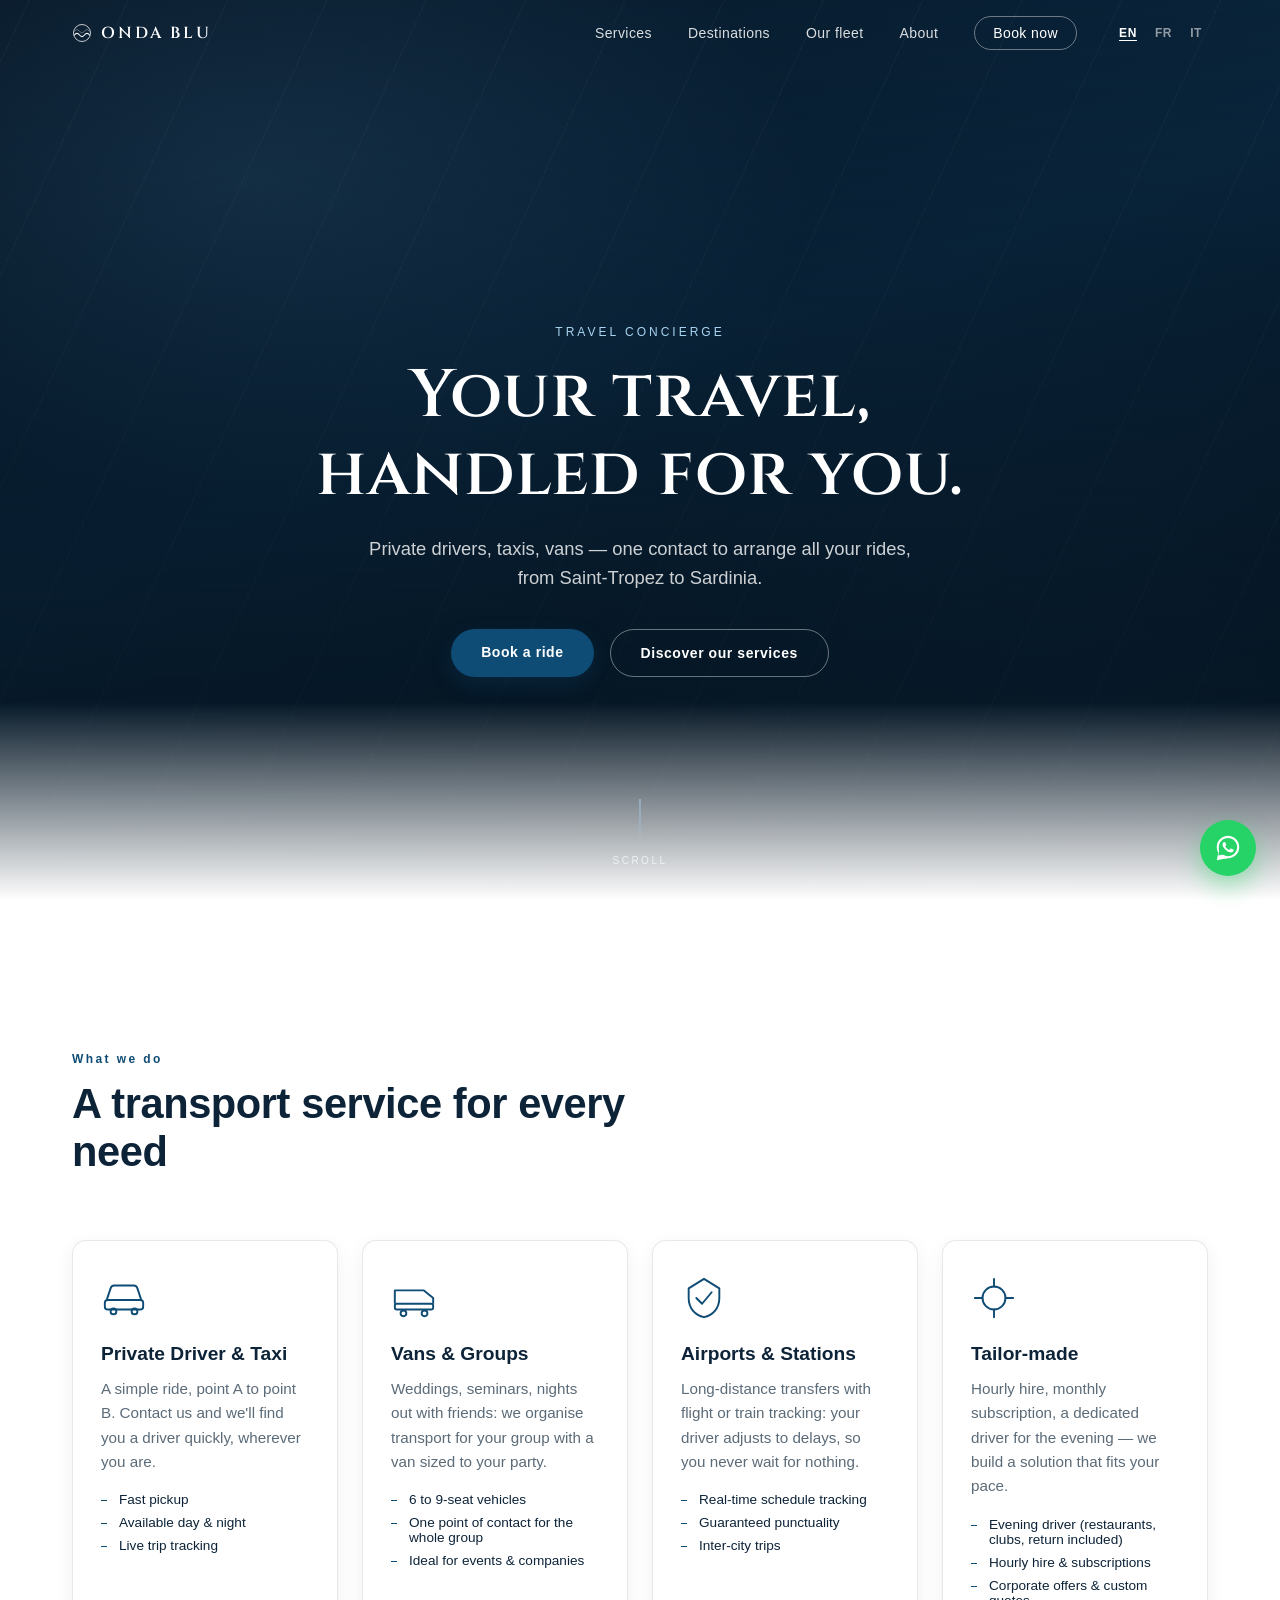
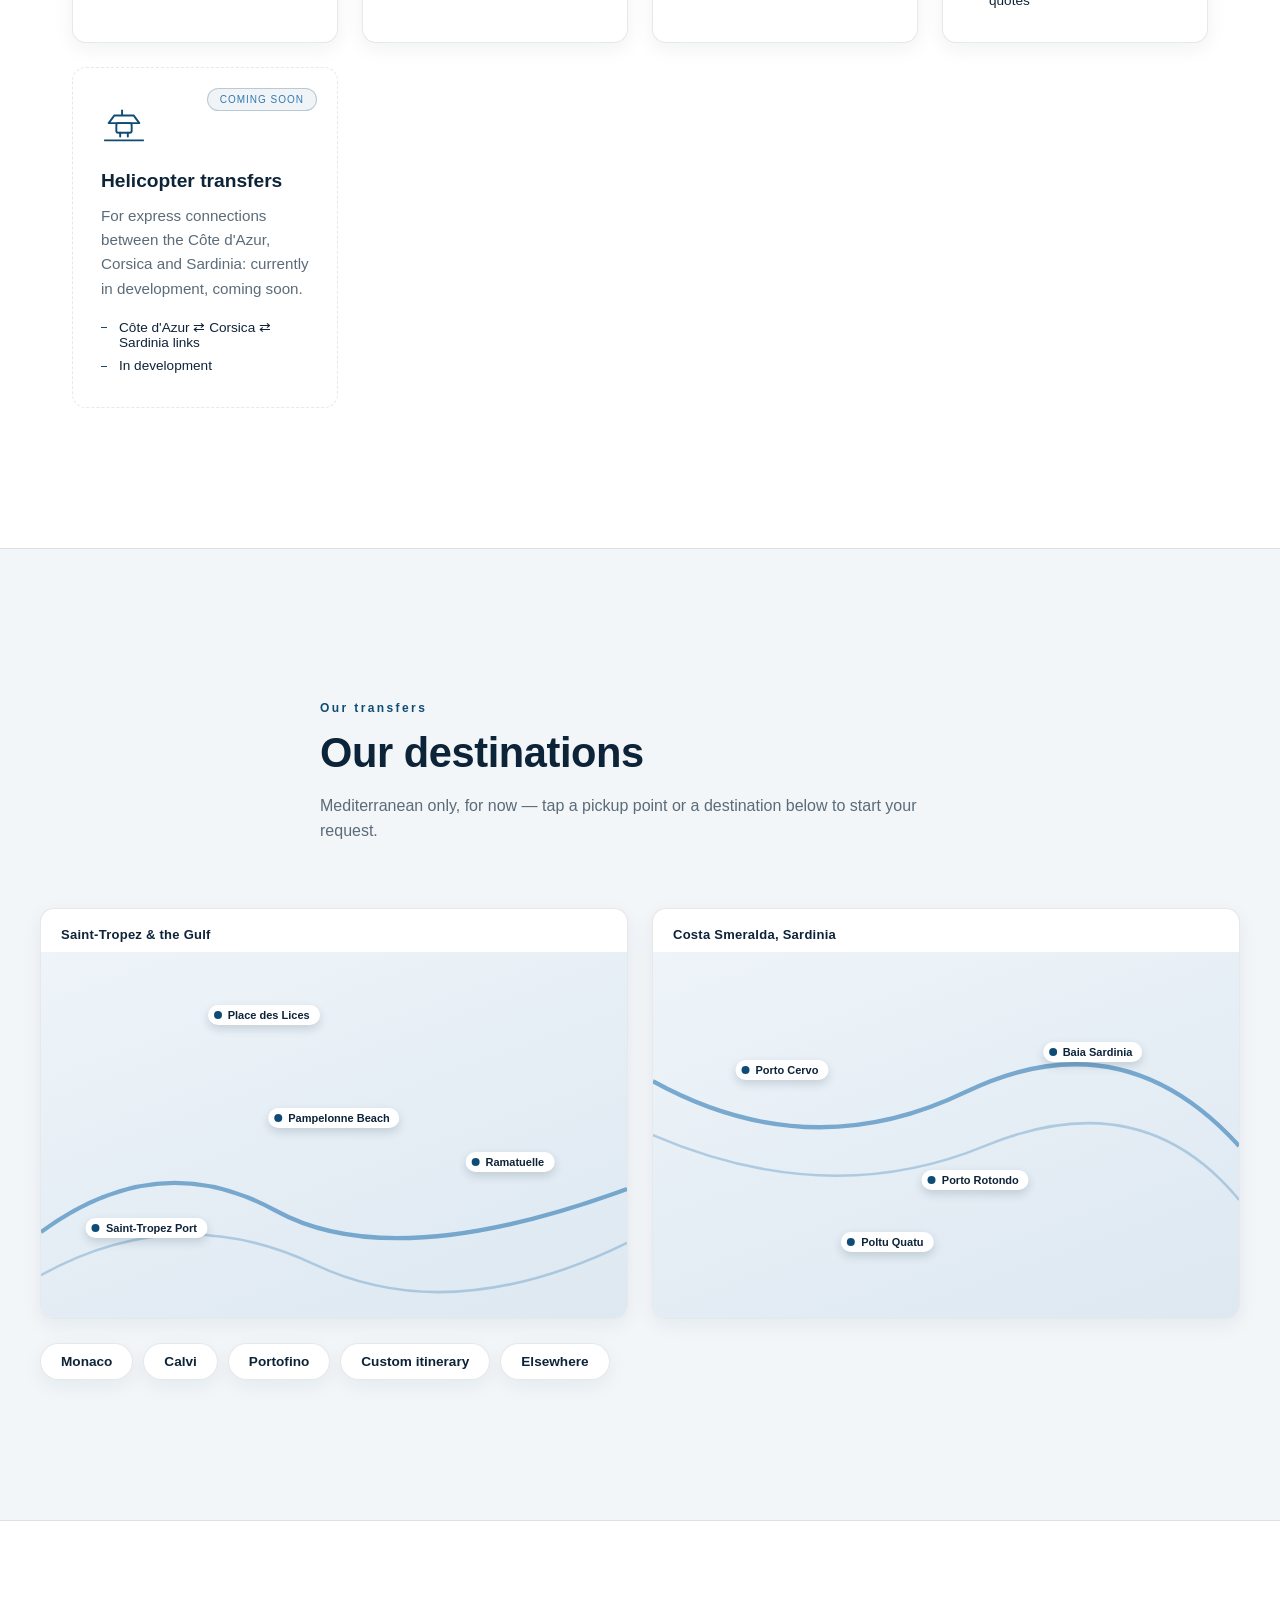
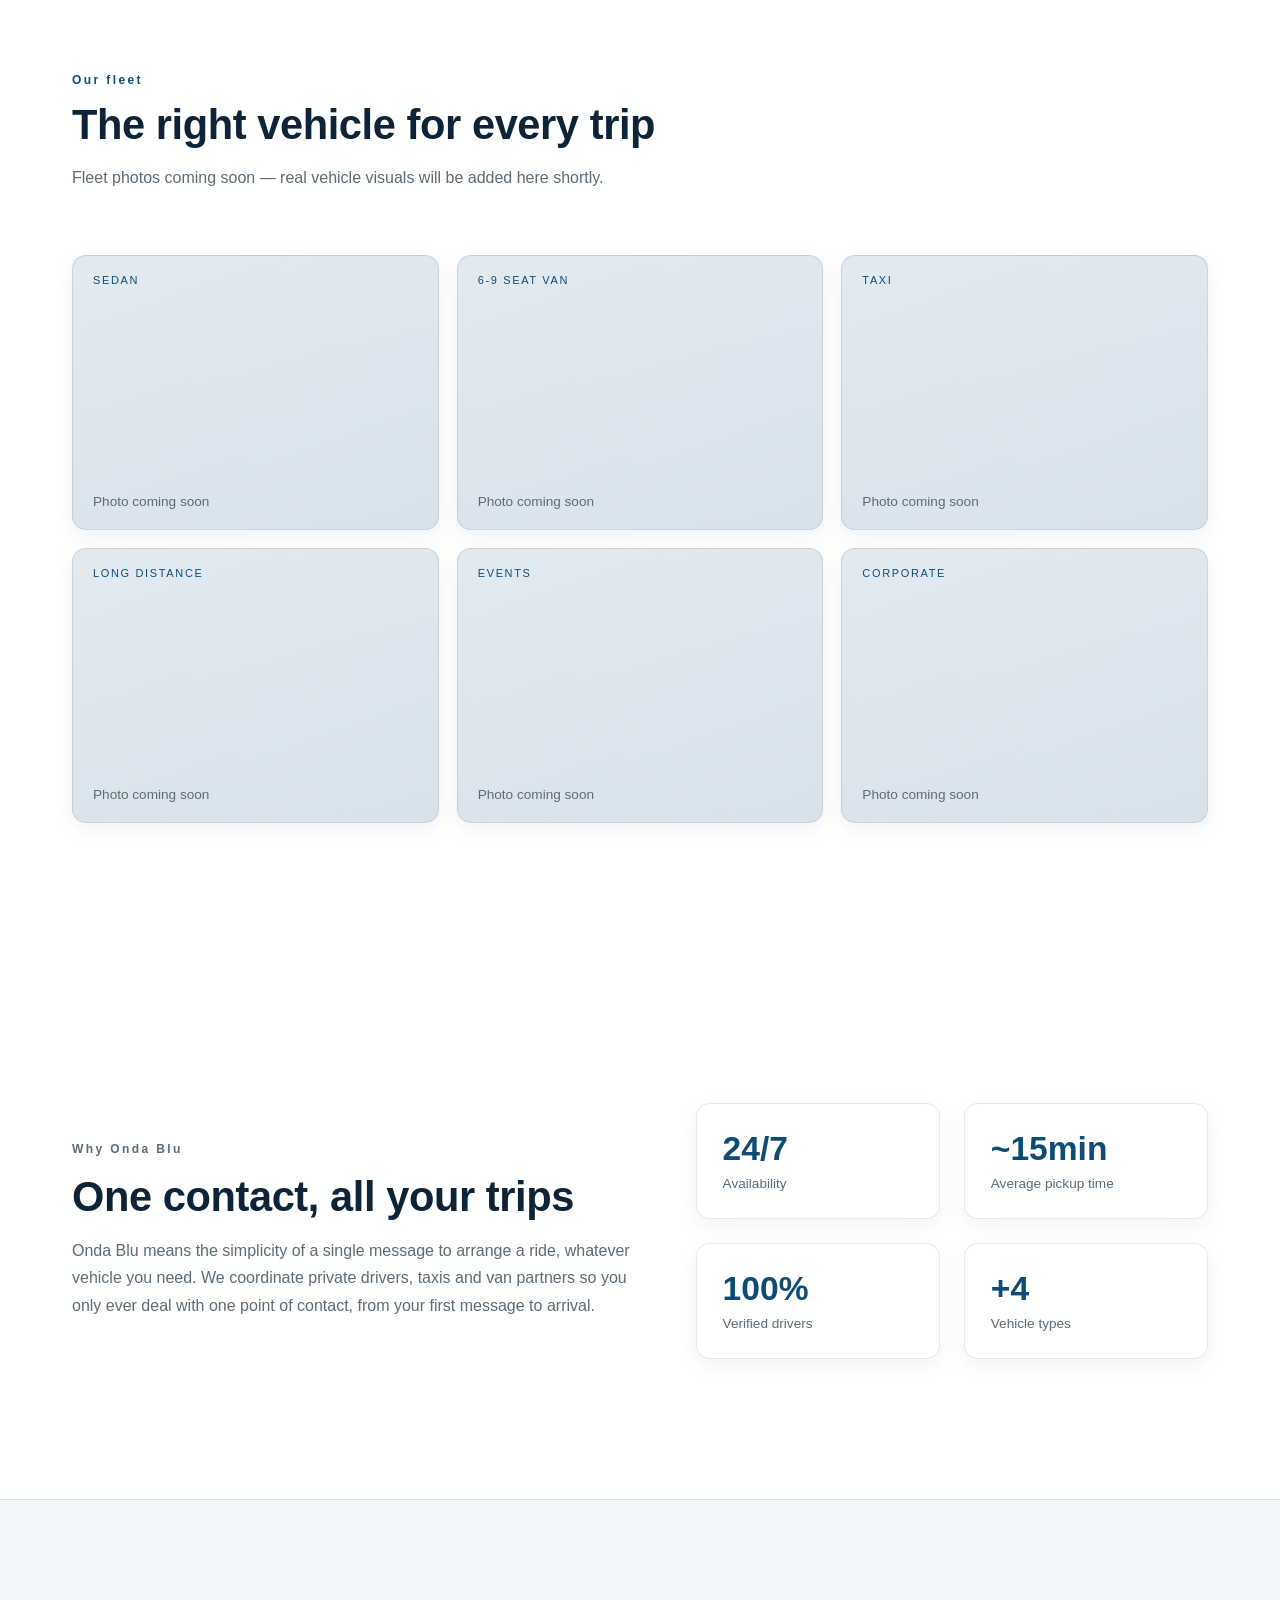
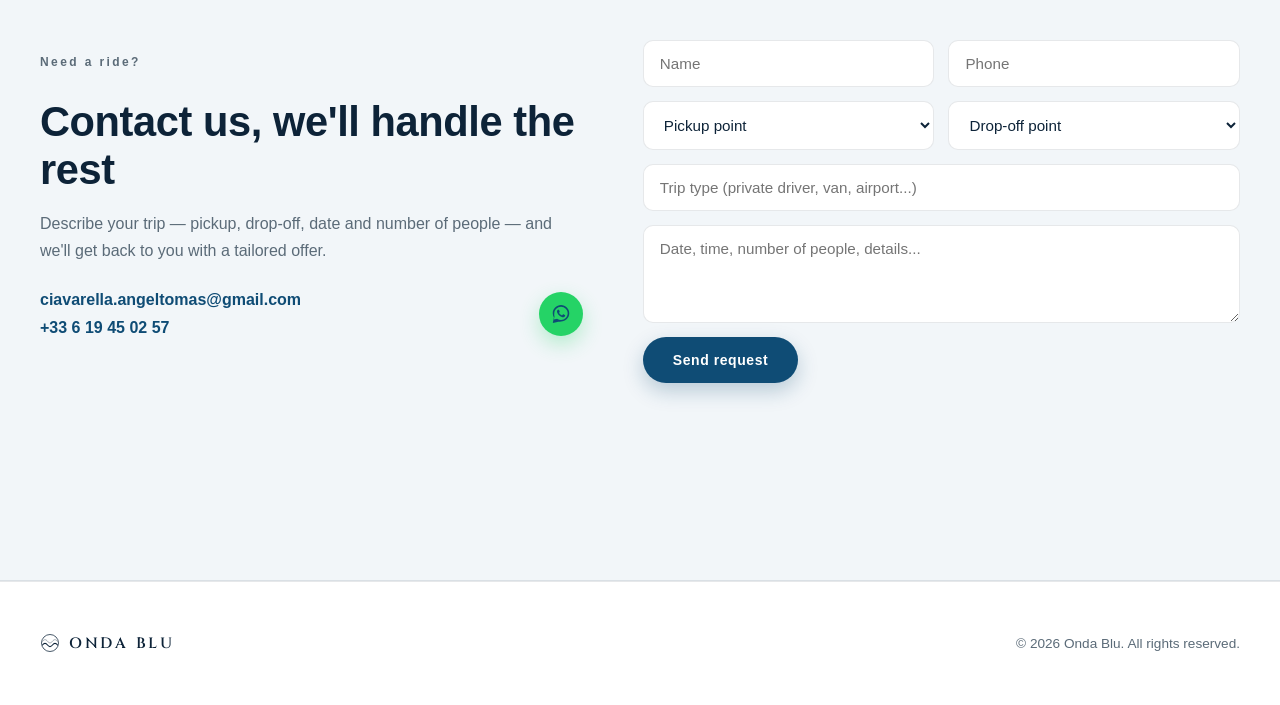
==== commit b131e7dd: "Simplify destinations to scannable chips, make them functional Replace the 5 secondary destination c" ====
--- a/transport-concierge/index.html
+++ b/transport-concierge/index.html
@@ -143,10 +143,8 @@
     <div class="section-head reveal">
       <p class="eyebrow" data-i18n="destinations.eyebrow">Our transfers</p>
       <h2 data-i18n="destinations.h2">Our destinations</h2>
-      <p class="section-sub" data-i18n="destinations.sub">For now we focus on the Mediterranean: Saint-Tropez,
-        Monaco, Sardinia, Corsica, Italy. Other regions will follow.</p>
-      <p class="section-note reveal" data-i18n="destinations.note">We keep an up-to-date list of pickup points
-        along the coast — here are two of our busiest areas.</p>
+      <p class="section-sub" data-i18n="destinations.sub">Mediterranean only, for now — tap a pickup point or a
+        destination below to start your request.</p>
     </div>
 
     <div class="maps-grid">
@@ -179,49 +177,12 @@
 
     </div>
 
-    <div class="destinations-grid destinations-grid-compact">
-
-      <article class="destination-card reveal">
-        <div class="destination-visual destination-visual-monaco">
-          <svg viewBox="0 0 200 140" preserveAspectRatio="xMidYMax slice"><circle cx="100" cy="38" r="9" stroke="currentColor" stroke-width="2" fill="none"/><path d="M100 47v40M78 65h44" stroke="currentColor" stroke-width="2" stroke-linecap="round"/><path d="M65 95a35 35 0 0 0 70 0" stroke="currentColor" stroke-width="2" fill="none"/></svg>
-        </div>
-        <span class="destination-tag">Monaco</span>
-        <p data-i18n="dest.monaco.desc">The unmissable meeting point for yachts and the Grand Prix.</p>
-      </article>
-
-      <article class="destination-card reveal">
-        <div class="destination-visual destination-visual-calvi">
-          <svg viewBox="0 0 200 140" preserveAspectRatio="xMidYMax slice"><circle cx="100" cy="40" r="9" stroke="currentColor" stroke-width="2" fill="none"/><path d="M100 49v38M80 66h40" stroke="currentColor" stroke-width="2" stroke-linecap="round"/><path d="M67 95a33 33 0 0 0 66 0" stroke="currentColor" stroke-width="2" fill="none"/><path d="M30 100Q50 85 70 95" stroke="currentColor" stroke-width="2" fill="none"/></svg>
-        </div>
-        <span class="destination-tag">Calvi</span>
-        <p data-i18n="dest.calvi.desc">Marina, citadel and nightlife on Corsica's west coast.</p>
-      </article>
-
-      <article class="destination-card reveal">
-        <div class="destination-visual destination-visual-portofino">
-          <svg viewBox="0 0 200 140" preserveAspectRatio="xMidYMax slice"><path d="M85 100L92 40h4l7 60" stroke="currentColor" stroke-width="2" fill="none" stroke-linejoin="round"/><path d="M87 58h14M87 74h14" stroke="currentColor" stroke-width="2"/><path d="M65 32l18 6M135 32l-18 6" stroke="currentColor" stroke-width="2" stroke-linecap="round"/><path d="M60 100h80" stroke="currentColor" stroke-width="2" stroke-linecap="round"/></svg>
-        </div>
-        <span class="destination-tag">Portofino</span>
-        <p data-i18n="dest.portofino.desc">The iconic little port of the Italian Riviera.</p>
-      </article>
-
-      <article class="destination-card reveal">
-        <div class="destination-visual destination-visual-itineraire">
-          <svg viewBox="0 0 200 140" preserveAspectRatio="xMidYMax slice"><circle cx="40" cy="90" r="5" fill="currentColor"/><circle cx="100" cy="50" r="5" fill="currentColor"/><circle cx="160" cy="85" r="5" fill="currentColor"/><path d="M40 90Q70 60 100 50t60 35" stroke="currentColor" stroke-width="2" fill="none" stroke-dasharray="2 6" stroke-linecap="round"/></svg>
-        </div>
-        <span class="destination-tag" data-i18n="dest.itinerary.title">Custom itinerary</span>
-        <p data-i18n="dest.itinerary.desc">A night out across several stops (dinner, a club...)? Tell us what
-          you'd like — we'll plan the route stop by stop.</p>
-      </article>
-
-      <article class="destination-card reveal">
-        <div class="destination-visual destination-visual-more">
-          <svg viewBox="0 0 200 140" preserveAspectRatio="xMidYMid meet"><circle cx="100" cy="60" r="24" stroke="currentColor" stroke-width="2" fill="none"/><path d="M100 36v48M76 60h48" stroke="currentColor" stroke-width="2" stroke-linecap="round"/><path d="M92 92l8 14 8-14" stroke="currentColor" stroke-width="2" fill="none" stroke-linejoin="round"/></svg>
-        </div>
-        <span class="destination-tag" data-i18n="dest.elsewhere.title">Elsewhere</span>
-        <p data-i18n="dest.elsewhere.desc">Another port, another city? Describe your trip and we'll look into it.</p>
-      </article>
-
+    <div class="dest-chips">
+      <button type="button" class="dest-chip" data-select-to="Monaco">Monaco</button>
+      <button type="button" class="dest-chip" data-select-to="Calvi">Calvi</button>
+      <button type="button" class="dest-chip" data-select-to="Portofino">Portofino</button>
+      <button type="button" class="dest-chip" data-fill-subject data-i18n="dest.itinerary.title">Custom itinerary</button>
+      <button type="button" class="dest-chip" data-fill-subject data-i18n="dest.elsewhere.title">Elsewhere</button>
     </div>
   </section>
 
@@ -310,6 +271,11 @@
               <option data-i18n="map.sardinia.pin3">Baia Sardinia</option>
               <option data-i18n="map.sardinia.pin4">Poltu Quatu</option>
             </optgroup>
+            <optgroup data-i18n-label="form.optgroupOtherPorts" label="Other ports">
+              <option>Monaco</option>
+              <option>Calvi</option>
+              <option>Portofino</option>
+            </optgroup>
             <optgroup data-i18n-label="form.optgroupOther" label="Other">
               <option data-i18n="form.otherOption">Other (please specify below)</option>
             </optgroup>
@@ -327,6 +293,11 @@
               <option data-i18n="map.sardinia.pin2">Porto Rotondo</option>
               <option data-i18n="map.sardinia.pin3">Baia Sardinia</option>
               <option data-i18n="map.sardinia.pin4">Poltu Quatu</option>
+            </optgroup>
+            <optgroup data-i18n-label="form.optgroupOtherPorts" label="Other ports">
+              <option>Monaco</option>
+              <option>Calvi</option>
+              <option>Portofino</option>
             </optgroup>
             <optgroup data-i18n-label="form.optgroupOther" label="Other">
               <option data-i18n="form.otherOption">Other (please specify below)</option>
--- a/transport-concierge/css/style.css
+++ b/transport-concierge/css/style.css
@@ -269,12 +269,6 @@
   letter-spacing: -0.01em;
 }
 .section-sub { color: var(--muted); line-height: 1.6; }
-.section-note {
-  color: var(--accent);
-  font-size: .9rem;
-  font-weight: 600;
-  margin-top: 14px;
-}
 
 /* Services */
 .services-grid {
@@ -395,53 +389,28 @@
   display: block;
 }
 
-.destinations-grid {
-  display: grid;
-  grid-template-columns: repeat(auto-fit, minmax(230px, 1fr));
-  gap: 20px;
-}
-.destinations-grid-compact {
-  grid-template-columns: repeat(auto-fit, minmax(200px, 1fr));
-}
-.destination-card {
+.dest-chips {
+  display: flex;
+  flex-wrap: wrap;
+  gap: 10px;
+}
+.dest-chip {
   background: #fff;
   border: 1px solid var(--line);
-  border-radius: var(--radius);
-  overflow: hidden;
+  border-radius: 999px;
+  padding: 10px 20px;
+  font-size: .85rem;
+  font-weight: 600;
+  color: var(--text);
+  cursor: pointer;
   box-shadow: var(--shadow);
-  transition: transform .4s var(--ease), border-color .4s, box-shadow .4s;
-}
-.destination-card:hover {
-  transform: translateY(-6px);
+  transition: transform .3s var(--ease), border-color .3s, box-shadow .3s;
+}
+.dest-chip:hover {
+  transform: translateY(-2px);
   border-color: rgba(15,76,117,0.3);
   box-shadow: var(--shadow-hover);
-}
-.destination-visual {
-  aspect-ratio: 16 / 10;
   color: var(--accent);
-  background: linear-gradient(160deg, #eef4f9, #dbe7f0);
-}
-.destination-visual svg { width: 100%; height: 100%; }
-.destination-visual-monaco { background: linear-gradient(160deg, #eef1f5, #d7dee6); }
-.destination-visual-calvi { background: linear-gradient(160deg, #eef1e9, #dde3d3); }
-.destination-visual-portofino { background: linear-gradient(160deg, #efeaf5, #ddd3ea); }
-.destination-visual-itineraire { background: linear-gradient(160deg, #eef1f8, #dbe1f0); }
-.destination-visual-more { background: linear-gradient(160deg, #f0f2f5, #dfe4e9); }
-.destination-tag {
-  display: block;
-  font-size: 12px;
-  letter-spacing: 0.1em;
-  text-transform: uppercase;
-  color: var(--accent);
-  font-weight: 600;
-  padding: 18px 20px 0;
-}
-.destination-card p {
-  color: var(--muted);
-  font-size: .88rem;
-  line-height: 1.5;
-  padding: 8px 20px 20px;
-  margin: 0;
 }
 
 /* Gallery */
